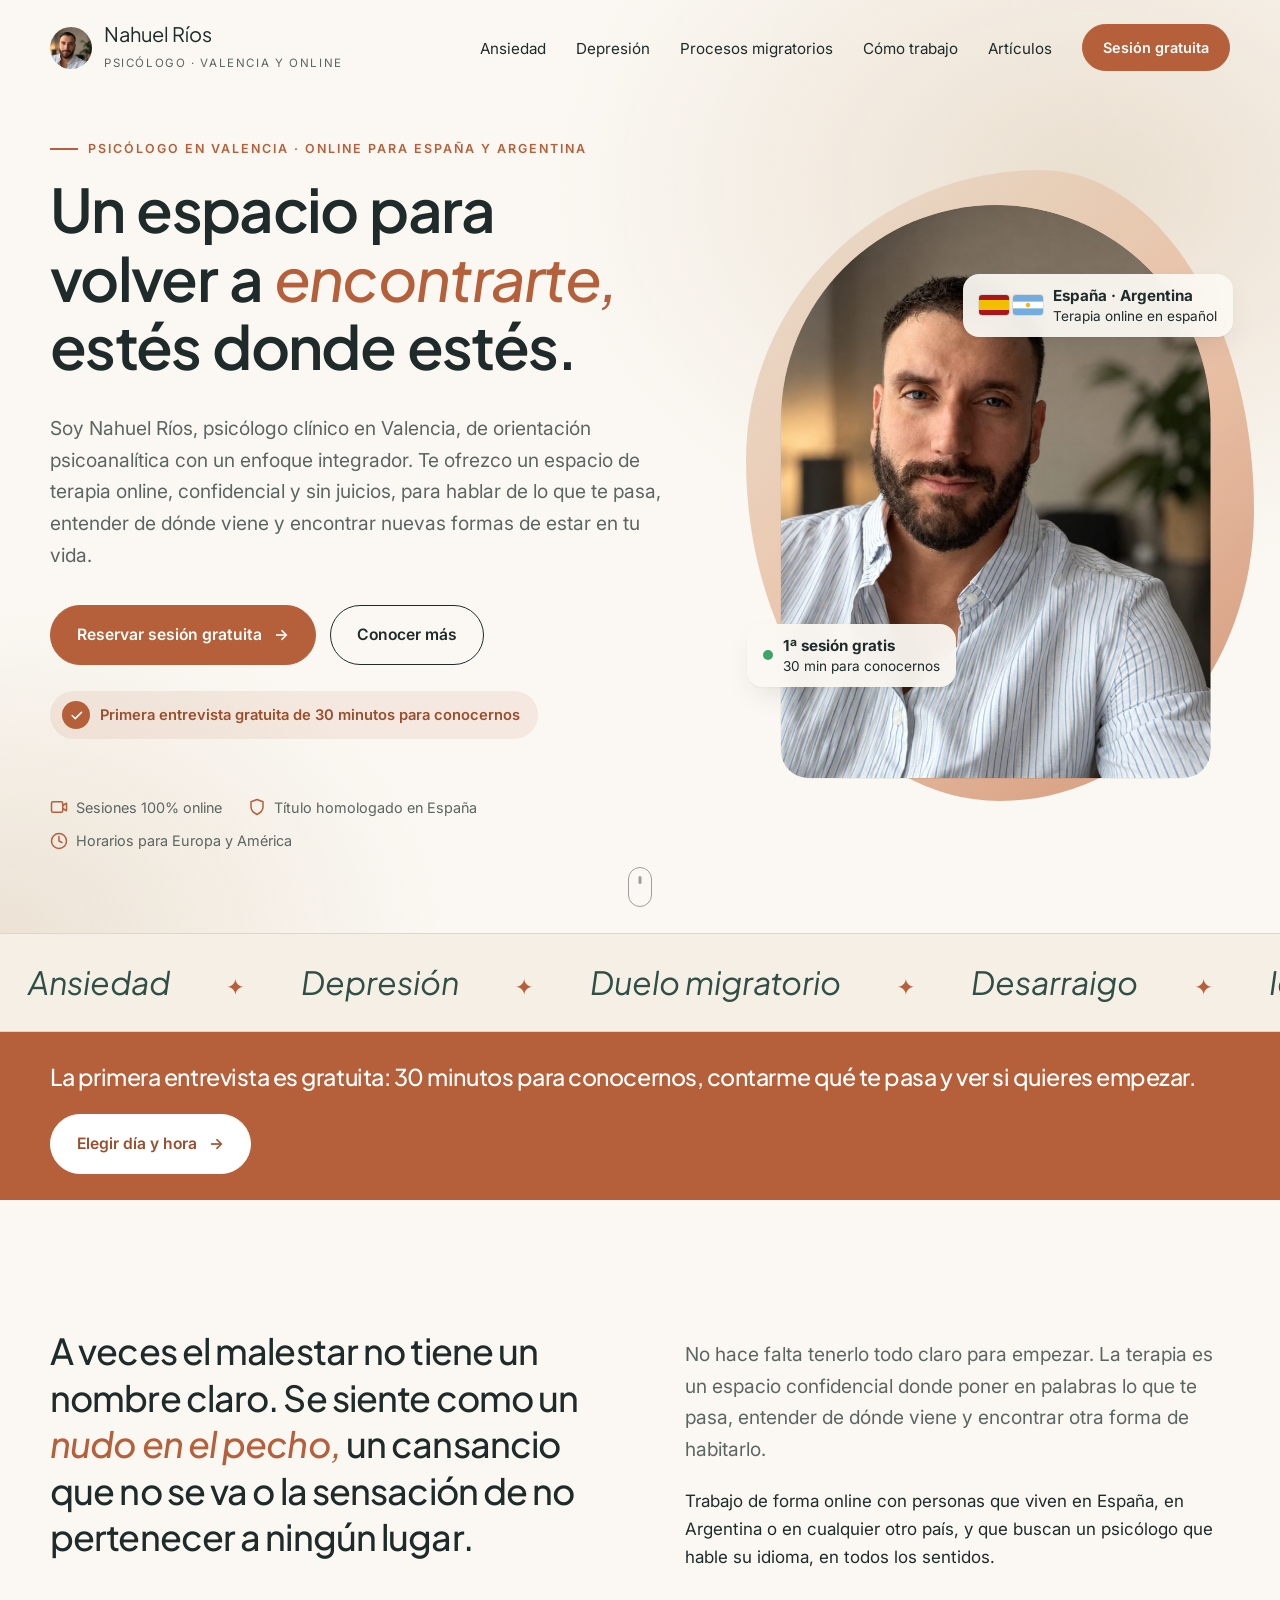
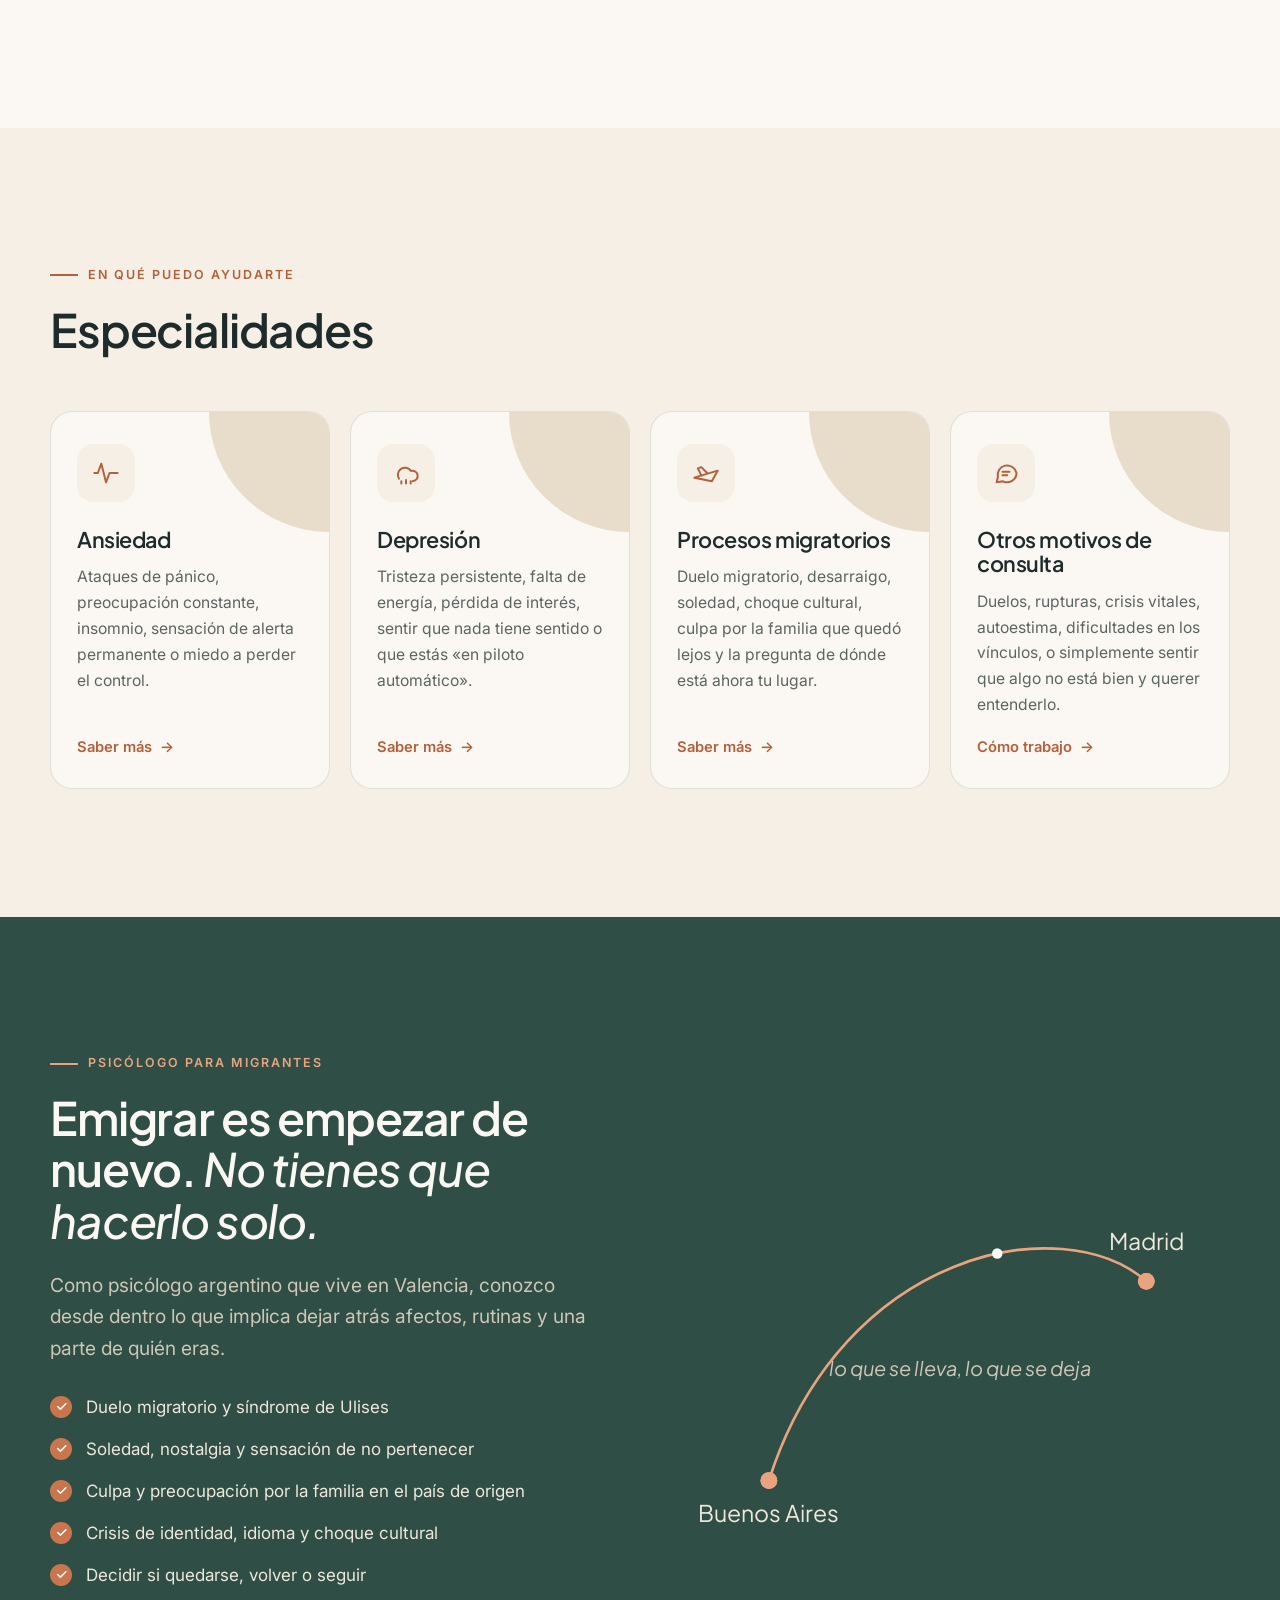
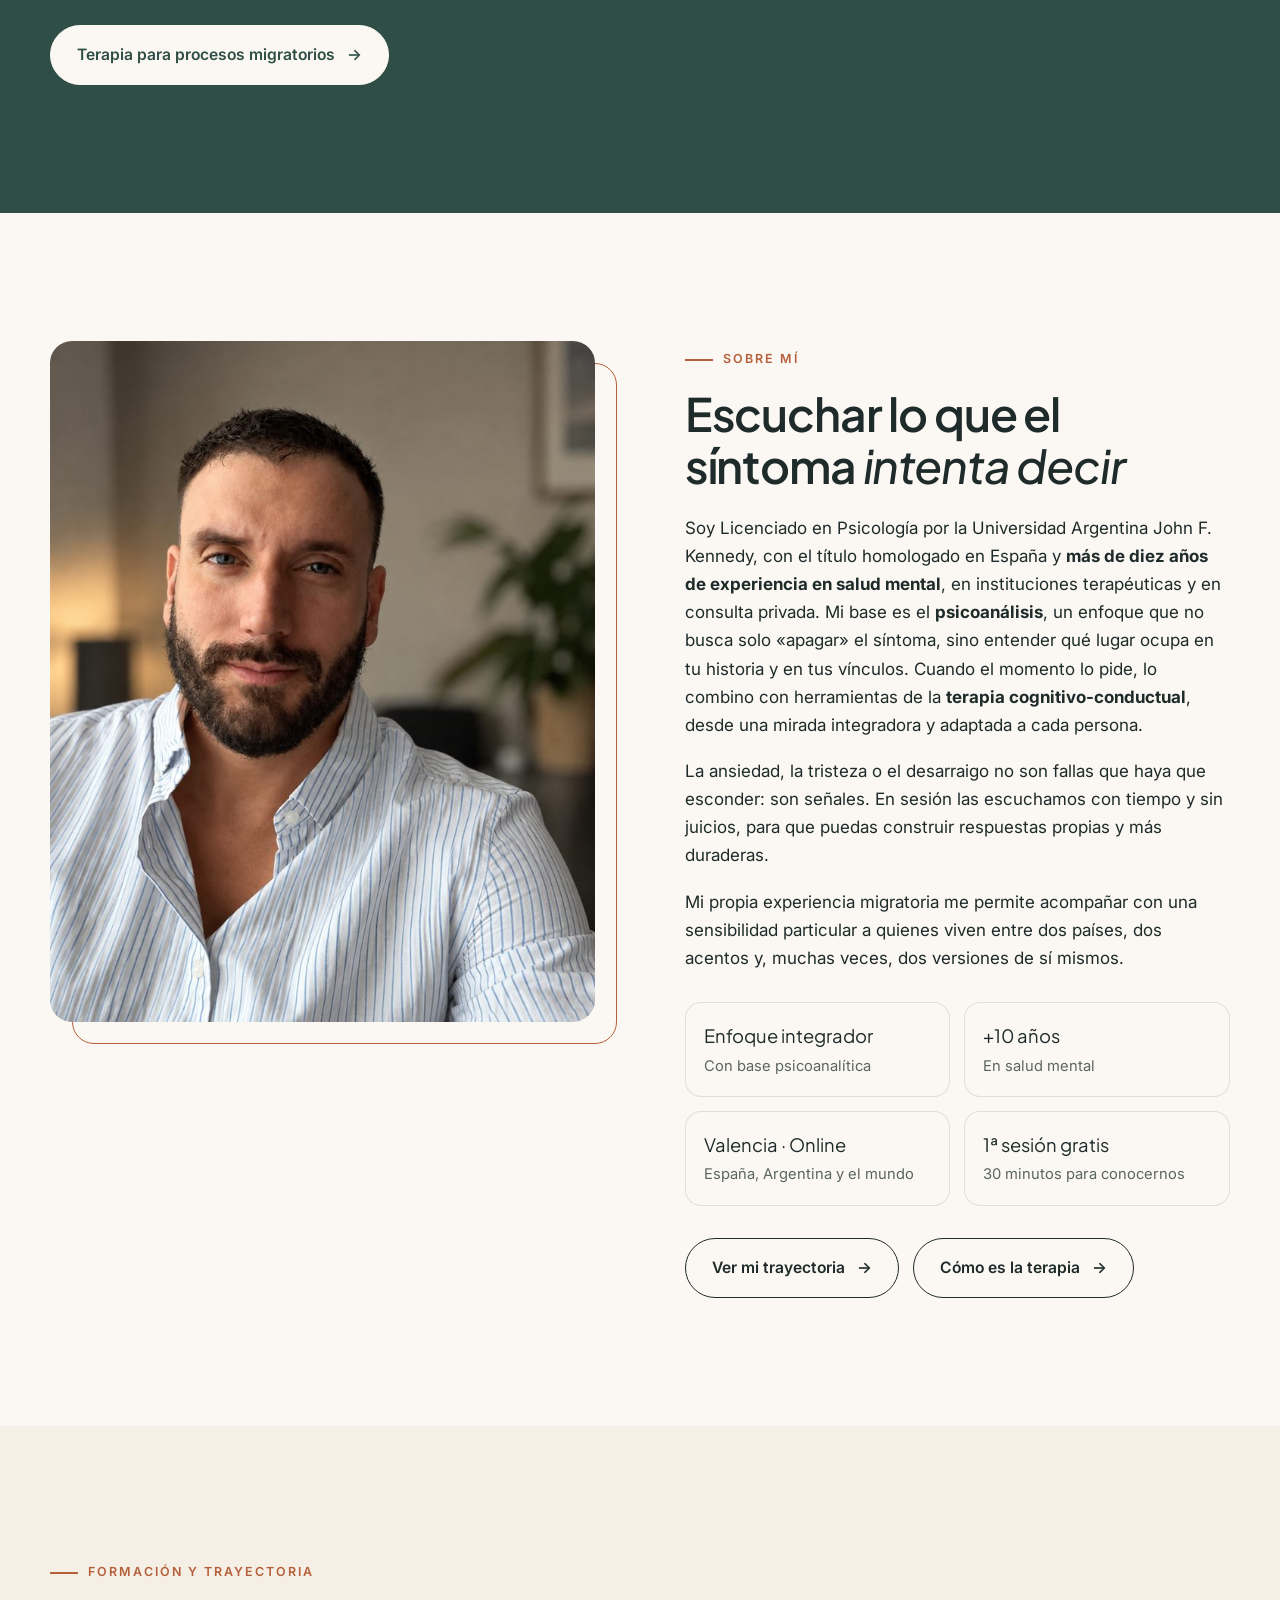
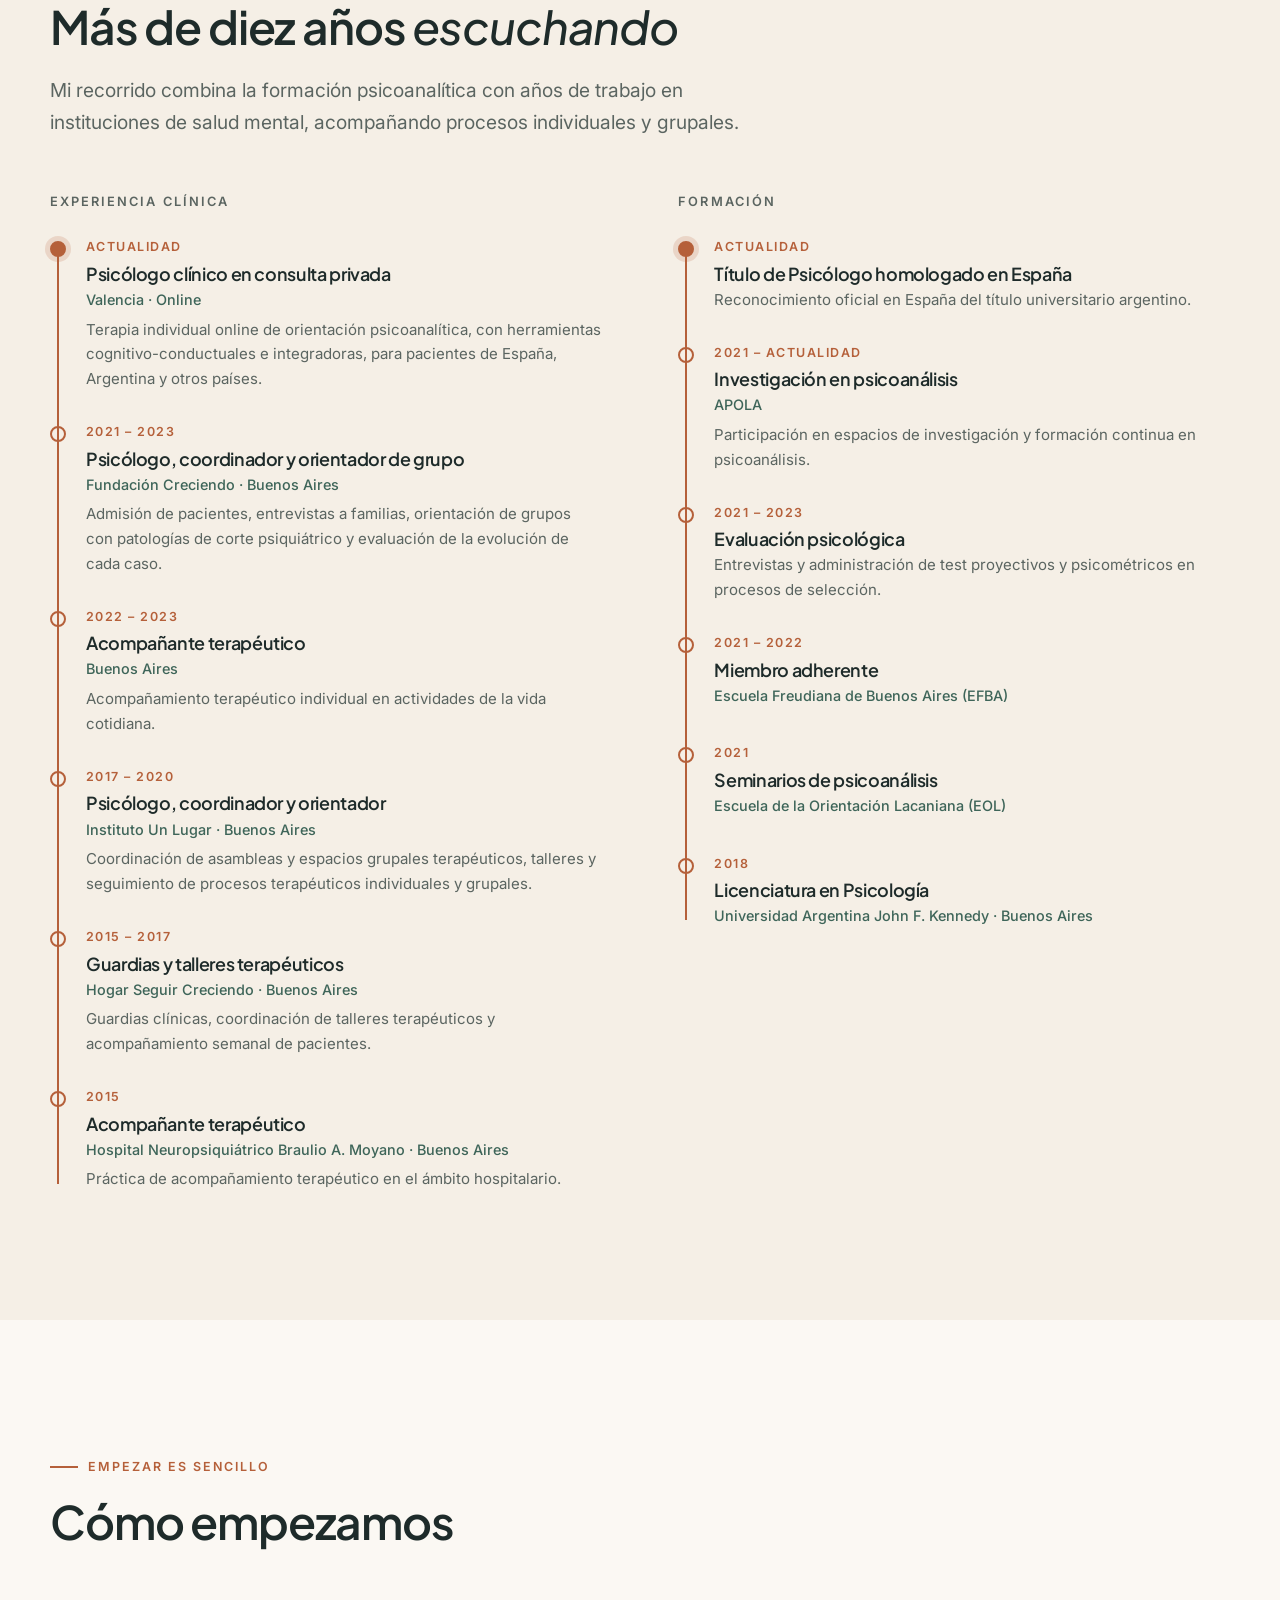
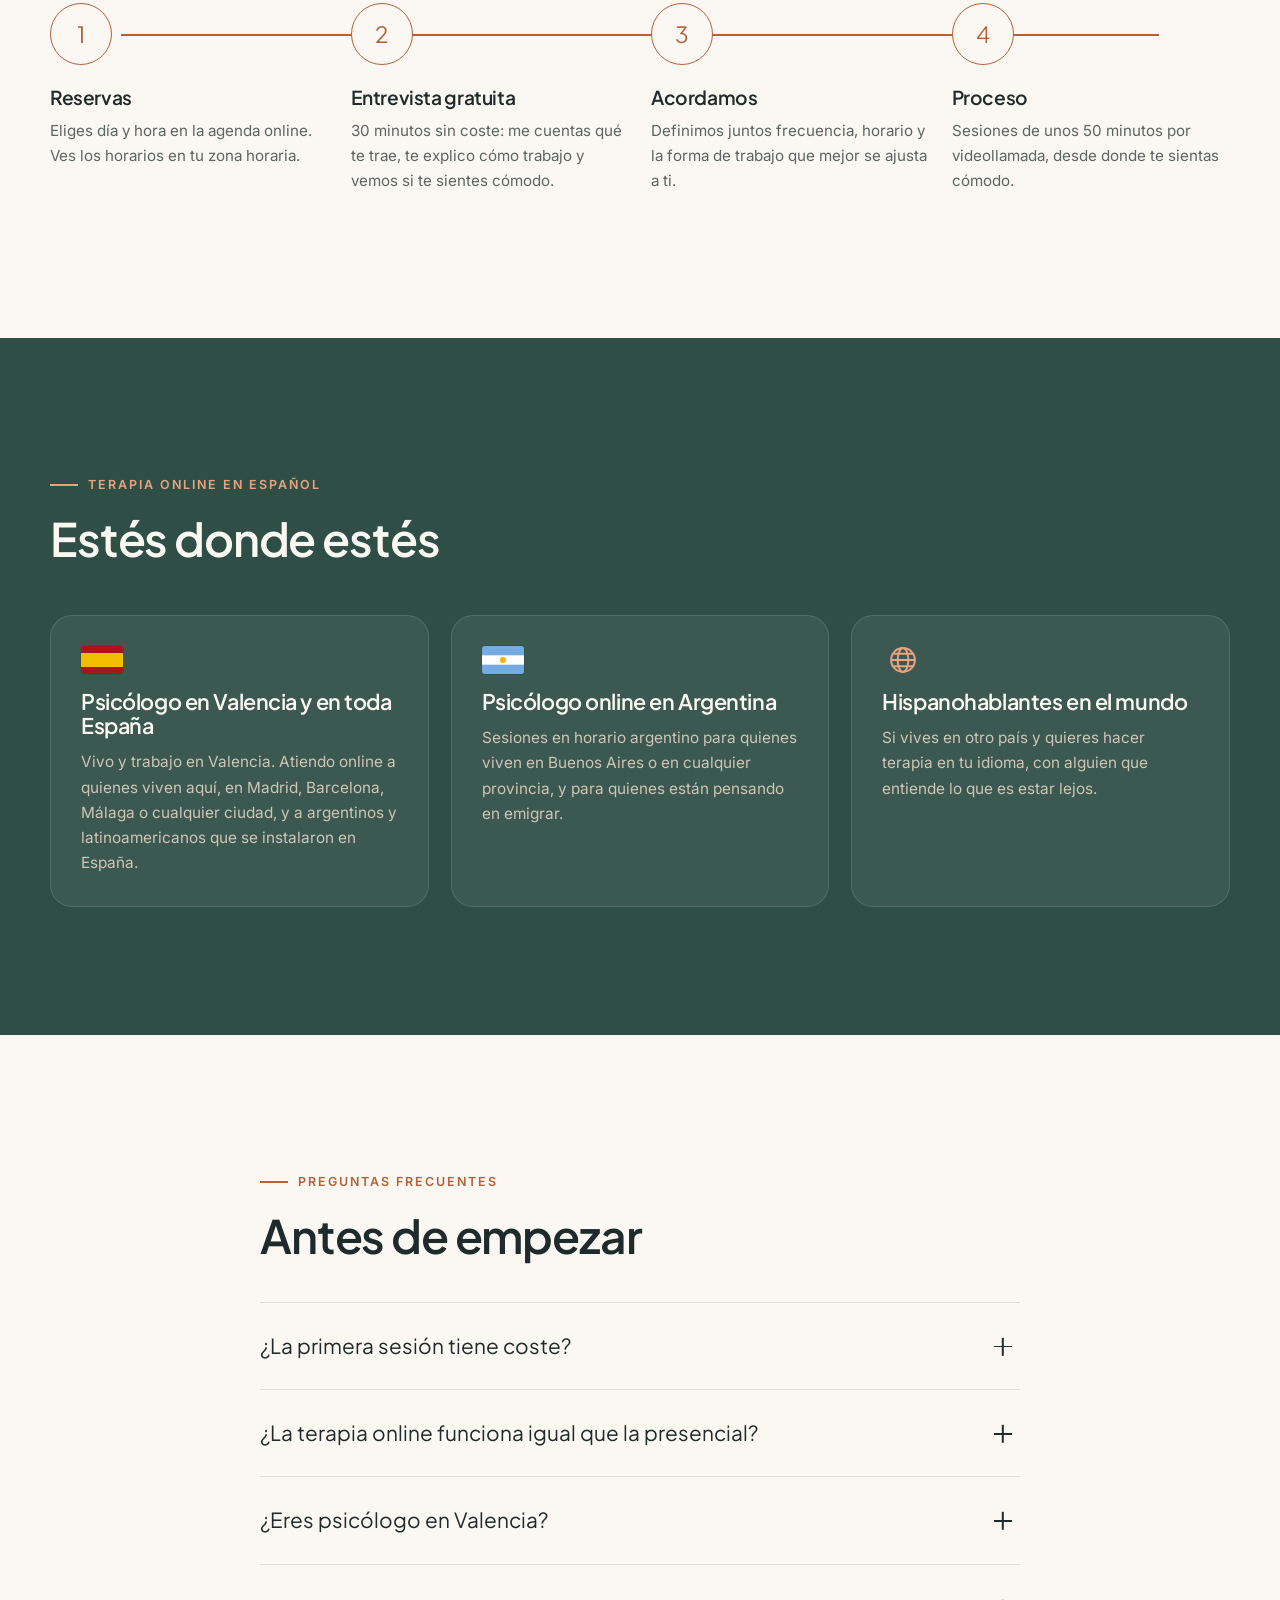
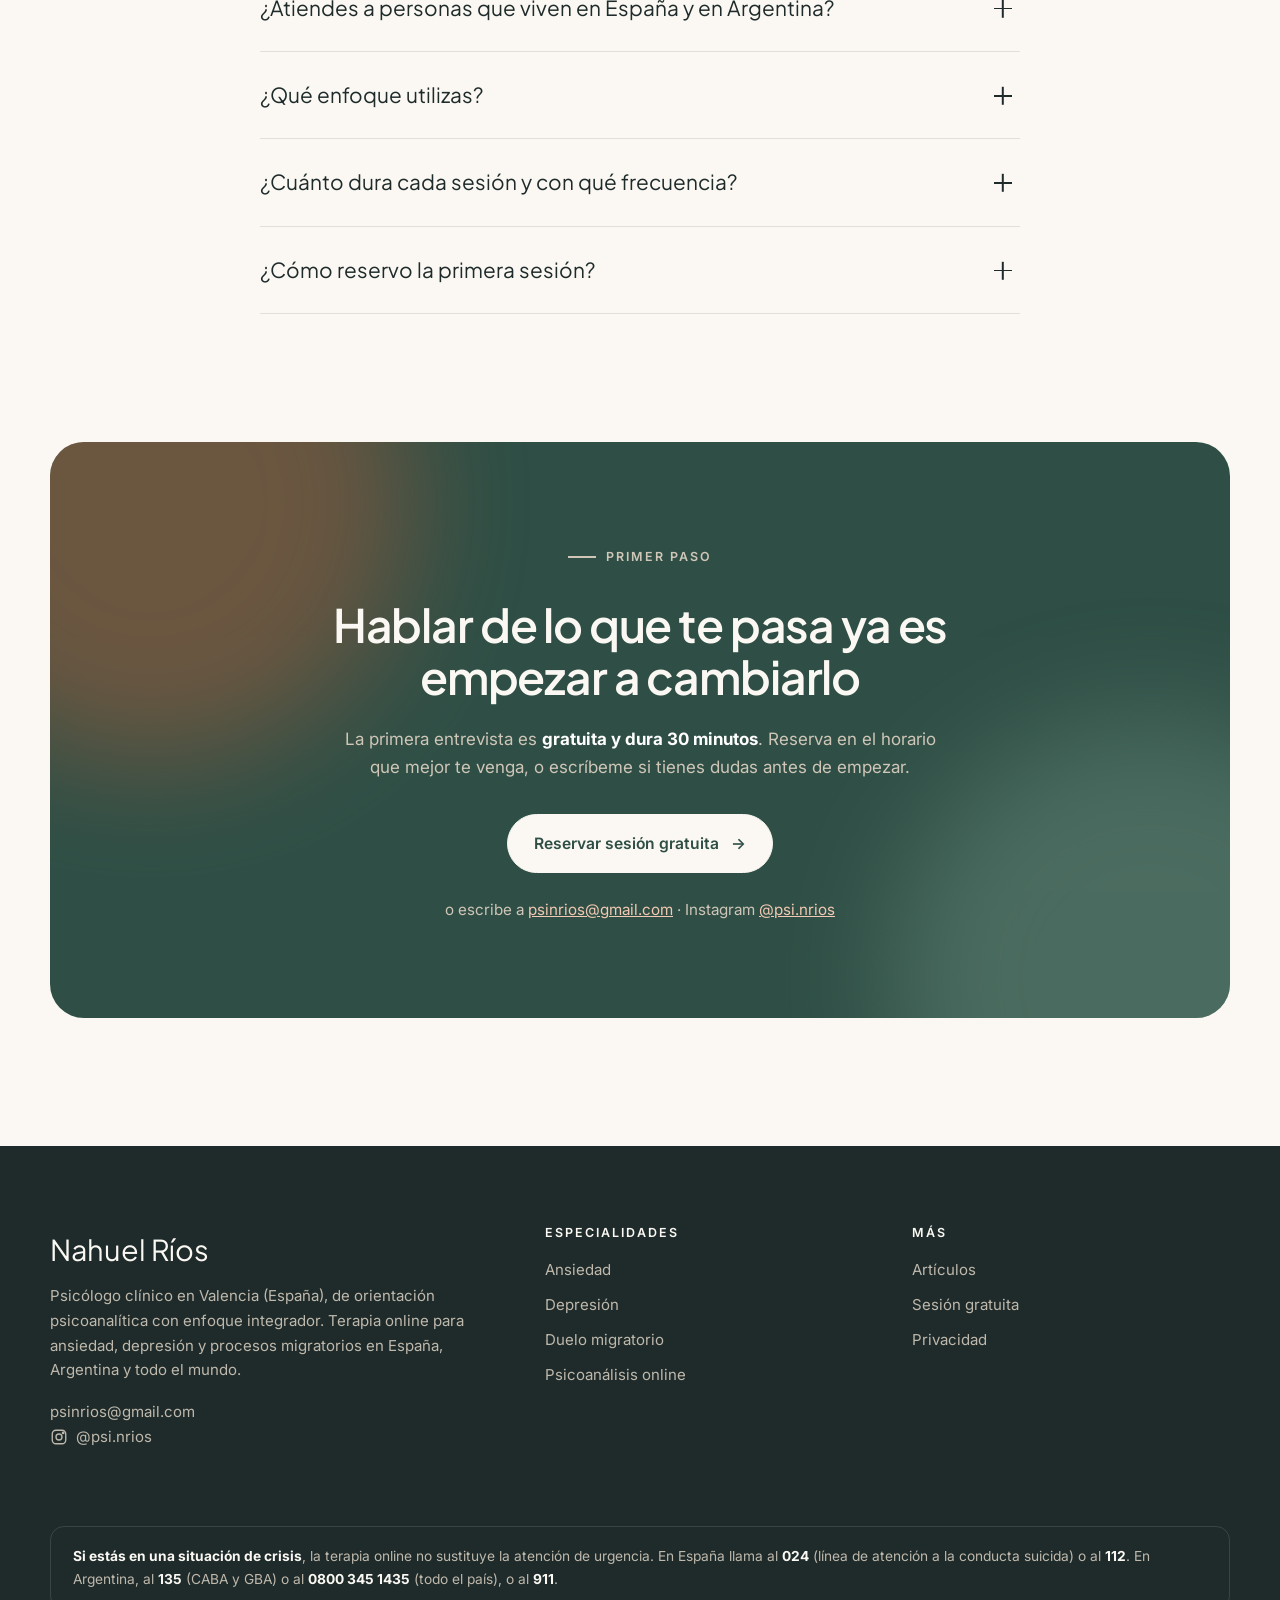
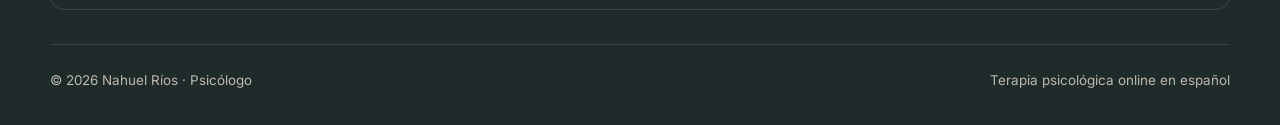
==== index.html @ 490dd6ee "Add files via upload" ====
<!doctype html>
<html lang="es">
<head>
<meta charset="utf-8">
<meta name="viewport" content="width=device-width, initial-scale=1">
<title>Nahuel Ríos · Psicólogo en Valencia y online | España y Argentina</title>
<meta name="description" content="Psicólogo clínico en Valencia con título homologado en España. Terapia online de orientación psicoanalítica e integradora para ansiedad, depresión, duelos y procesos migratorios. Primera entrevista gratuita de 30 minutos.">
<link rel="canonical" href="https://belufortini-create.github.io/nahuel-rios-psicologo/">
<meta name="robots" content="index, follow, max-image-preview:large">
<meta name="author" content="Nahuel Ríos">
<meta name="theme-color" content="#2F4F46">
<meta property="og:type" content="website">
<meta property="og:locale" content="es_ES">
<meta property="og:locale:alternate" content="es_AR">
<meta property="og:site_name" content="Nahuel Ríos · Psicólogo">
<meta property="og:title" content="Nahuel Ríos · Psicólogo en Valencia y online">
<meta property="og:description" content="Terapia psicoanalítica online para ansiedad, depresión y duelo migratorio. España, Argentina y el mundo.">
<meta property="og:url" content="https://belufortini-create.github.io/nahuel-rios-psicologo/">
<meta property="og:image" content="https://belufortini-create.github.io/nahuel-rios-psicologo/img/nahuel-rios-og.jpg">
<meta property="og:image:width" content="1200">
<meta property="og:image:height" content="630">
<meta name="twitter:card" content="summary_large_image">
<link rel="icon" href="favicon.svg" type="image/svg+xml">
<link rel="apple-touch-icon" href="img/nahuel-rios-avatar.jpg">
<link rel="preconnect" href="https://fonts.googleapis.com">
<link rel="preconnect" href="https://fonts.gstatic.com" crossorigin>
<link href="https://fonts.googleapis.com/css2?family=Plus+Jakarta+Sans:ital,wght@0,400..700;1,400..700&family=Inter:wght@400;500;600&display=swap" rel="stylesheet">
<link rel="preload" as="image" href="img/nahuel-rios-psicologo.jpg">
<link rel="stylesheet" href="css/styles.css">
<script type="application/ld+json">
{
  "@context": "https://schema.org",
  "@graph": [
    {
      "@type": "Person",
      "@id": "https://belufortini-create.github.io/nahuel-rios-psicologo/#nahuel",
      "name": "Nahuel Ríos",
      "alternateName": "Nahuel Rios",
      "jobTitle": "Psicólogo clínico",
      "description": "Psicólogo clínico en Valencia. Licenciado en Psicología con título homologado en España. Orientación psicoanalítica con enfoque integrador. Especializado en ansiedad, depresión y procesos migratorios.",
      "address": { "@type": "PostalAddress", "addressLocality": "Valencia", "addressRegion": "Comunidad Valenciana", "addressCountry": "ES" },
      "workLocation": { "@type": "Place", "name": "Valencia, España" },
      "image": "https://belufortini-create.github.io/nahuel-rios-psicologo/img/nahuel-rios-psicologo.jpg",
      "email": "mailto:psinrios@gmail.com",
      "url": "https://belufortini-create.github.io/nahuel-rios-psicologo/",
      "sameAs": ["https://www.instagram.com/psi.nrios/"],
      "alumniOf": { "@type": "CollegeOrUniversity", "name": "Universidad Argentina John F. Kennedy", "url": "https://www.kennedy.edu.ar/" },
      "hasCredential": { "@type": "EducationalOccupationalCredential", "credentialCategory": "degree", "name": "Licenciatura en Psicología", "recognizedBy": { "@type": "CollegeOrUniversity", "name": "Universidad Argentina John F. Kennedy" } },
      "nationality": { "@type": "Country", "name": "Argentina" },
      "knowsLanguage": "es",
      "knowsAbout": ["Psicoanálisis", "Terapia cognitivo-conductual", "Psicoterapia integradora", "Ansiedad", "Depresión", "Duelo migratorio", "Síndrome de Ulises", "Terapia online", "Migración"]
    },
    {
      "@type": "ProfessionalService",
      "@id": "https://belufortini-create.github.io/nahuel-rios-psicologo/#consulta",
      "name": "Nahuel Ríos · Psicólogo en Valencia y online",
      "url": "https://belufortini-create.github.io/nahuel-rios-psicologo/",
      "image": "https://belufortini-create.github.io/nahuel-rios-psicologo/img/nahuel-rios-og.jpg",
      "email": "psinrios@gmail.com",
      "address": { "@type": "PostalAddress", "addressLocality": "Valencia", "addressRegion": "Comunidad Valenciana", "addressCountry": "ES" },
      "founder": { "@id": "https://belufortini-create.github.io/nahuel-rios-psicologo/#nahuel" },
      "employee": { "@id": "https://belufortini-create.github.io/nahuel-rios-psicologo/#nahuel" },
      "knowsAbout": ["Psicología", "Psicoanálisis", "Terapia cognitivo-conductual", "Ansiedad", "Depresión", "Duelo migratorio"],
      "hasOfferCatalog": {
        "@type": "OfferCatalog",
        "name": "Terapia psicológica online",
        "itemListElement": [
          { "@type": "Offer", "price": "0", "priceCurrency": "EUR", "description": "Primera entrevista gratuita de 30 minutos", "url": "https://cal.com/psirios/primerasesion?user=psirios", "itemOffered": { "@type": "Service", "name": "Primera entrevista gratuita (30 minutos)" } },
          { "@type": "Offer", "itemOffered": { "@type": "Service", "name": "Terapia online para la ansiedad", "url": "https://belufortini-create.github.io/nahuel-rios-psicologo/ansiedad.html" } },
          { "@type": "Offer", "itemOffered": { "@type": "Service", "name": "Terapia online para la depresión", "url": "https://belufortini-create.github.io/nahuel-rios-psicologo/depresion.html" } },
          { "@type": "Offer", "itemOffered": { "@type": "Service", "name": "Acompañamiento psicológico en procesos migratorios y duelo migratorio", "url": "https://belufortini-create.github.io/nahuel-rios-psicologo/duelo-migratorio.html" } },
          { "@type": "Offer", "itemOffered": { "@type": "Service", "name": "Psicoanálisis online", "url": "https://belufortini-create.github.io/nahuel-rios-psicologo/psicoanalisis-online.html" } }
        ]
      },
      "areaServed": [
        { "@type": "City", "name": "Valencia" },
        { "@type": "Country", "name": "España" },
        { "@type": "Country", "name": "Argentina" },
        { "@type": "Place", "name": "Hispanohablantes en todo el mundo" }
      ],
      "availableLanguage": "Spanish",
      "potentialAction": { "@type": "ReserveAction", "target": "https://cal.com/psirios/primerasesion?user=psirios", "name": "Reservar sesión gratuita" }
    },
    {
      "@type": "WebSite",
      "@id": "https://belufortini-create.github.io/nahuel-rios-psicologo/#web",
      "url": "https://belufortini-create.github.io/nahuel-rios-psicologo/",
      "name": "Nahuel Ríos · Psicólogo",
      "inLanguage": "es"
    },
    {
      "@type": "FAQPage",
      "mainEntity": [
        { "@type": "Question", "name": "¿La primera sesión tiene coste?", "acceptedAnswer": { "@type": "Answer", "text": "No. La primera entrevista es gratuita y dura 30 minutos. Sirve para conocernos, que me cuentes qué te trae, resolver tus dudas y decidir con tranquilidad si quieres empezar el proceso." } },
        { "@type": "Question", "name": "¿La terapia online funciona igual que la presencial?", "acceptedAnswer": { "@type": "Answer", "text": "Sí. La investigación muestra resultados comparables en ansiedad y depresión. Lo central es el vínculo terapéutico y la regularidad de los encuentros, no la pantalla. Además, permite sostener el tratamiento aunque te mudes o viajes." } },
        { "@type": "Question", "name": "¿Eres psicólogo en Valencia?", "acceptedAnswer": { "@type": "Answer", "text": "Sí, vivo y trabajo en Valencia. Las sesiones son online, así que puedes hacer terapia desde cualquier barrio de Valencia, desde el resto de España o desde otro país, sin desplazamientos." } },
        { "@type": "Question", "name": "¿Atiendes a personas que viven en España y en Argentina?", "acceptedAnswer": { "@type": "Answer", "text": "Sí. Las sesiones son online, en español, y coordino horarios compatibles con España, Argentina y otros países. Tengo el título de psicólogo homologado en España." } },
        { "@type": "Question", "name": "¿Qué enfoque utilizas?", "acceptedAnswer": { "@type": "Answer", "text": "Mi base es el psicoanálisis: busco entender qué dice el malestar de tu historia y de tu forma de vincularte, para que el cambio sea más profundo y duradero. Cuando hace falta, lo combino con herramientas cognitivo-conductuales, con un enfoque integrador adaptado a cada persona." } },
        { "@type": "Question", "name": "¿Cuánto dura cada sesión y con qué frecuencia?", "acceptedAnswer": { "@type": "Answer", "text": "Las sesiones duran alrededor de 50 minutos. Habitualmente se trabaja con una frecuencia semanal, que se acuerda en la primera entrevista según cada caso." } },
        { "@type": "Question", "name": "¿Cómo reservo la primera sesión?", "acceptedAnswer": { "@type": "Answer", "text": "Puedes elegir día y hora directamente en la agenda online o escribir a psinrios@gmail.com." } }
      ]
    }
  ]
}
</script>
</head>
<body>
<a class="skip" href="#main">Saltar al contenido</a>
<div class="read-progress" aria-hidden="true" style="display:none"></div>

<header class="site-header">
  <nav class="wrap nav" aria-label="Principal">
    <a class="brand" href="./" aria-label="Nahuel Ríos, psicólogo — inicio">
      <img src="img/nahuel-rios-avatar.jpg" alt="" width="42" height="42">
      <span><span class="brand-name">Nahuel Ríos</span><span class="brand-sub">Psicólogo · Valencia y online</span></span>
    </a>
    <button class="menu-toggle" aria-label="Abrir menú" aria-expanded="false" aria-controls="menu"><span></span></button>
    <ul class="nav-links" id="menu">
      <li><a href="ansiedad.html">Ansiedad</a></li>
      <li><a href="depresion.html">Depresión</a></li>
      <li><a href="duelo-migratorio.html">Procesos migratorios</a></li>
      <li><a href="psicoanalisis-online.html">Cómo trabajo</a></li>
      <li><a href="blog/">Artículos</a></li>
      <li><a class="btn" href="https://cal.com/psirios/primerasesion?user=psirios" target="_blank" rel="noopener">Sesión gratuita</a></li>
    </ul>
  </nav>
</header>

<main id="main">
  <!-- HERO -->
  <section class="hero">
    <div class="wrap hero-grid">
      <div>
        <p class="eyebrow">Psicólogo en Valencia · Online para España y Argentina</p>
        <h1>
          <span class="line"><span>Un espacio para</span></span>
          <span class="line"><span>volver a <em>encontrarte,</em></span></span>
          <span class="line"><span>estés donde estés.</span></span>
        </h1>
        <p class="lead">Soy Nahuel Ríos, psicólogo clínico en Valencia, de orientación psicoanalítica con un enfoque integrador. Te ofrezco un espacio de terapia online, confidencial y sin juicios, para hablar de lo que te pasa, entender de dónde viene y encontrar nuevas formas de estar en tu vida.</p>
        <div class="btn-row">
          <a class="btn" href="https://cal.com/psirios/primerasesion?user=psirios" target="_blank" rel="noopener">Reservar sesión gratuita <span class="arrow" aria-hidden="true">→</span></a>
          <a class="btn btn--ghost" href="#como-trabajo">Conocer más</a>
        </div>
        <p class="free-pill"><span class="gift" aria-hidden="true"><svg width="15" height="15" viewBox="0 0 24 24" fill="none" stroke="currentColor" stroke-width="2.4" stroke-linecap="round" stroke-linejoin="round"><path d="M5 12l5 5L20 7"/></svg></span>Primera entrevista gratuita de 30 minutos para conocernos</p>
        <div class="hero-meta">
          <span><svg width="18" height="18" viewBox="0 0 24 24" fill="none" stroke="currentColor" stroke-width="2" stroke-linecap="round" stroke-linejoin="round" aria-hidden="true"><rect x="2" y="5" width="15" height="14" rx="2"/><path d="M17 10l5-3v10l-5-3"/></svg>Sesiones 100% online</span>
          <span><svg width="18" height="18" viewBox="0 0 24 24" fill="none" stroke="currentColor" stroke-width="2" stroke-linecap="round" stroke-linejoin="round" aria-hidden="true"><path d="M12 22s8-4 8-10V5l-8-3-8 3v7c0 6 8 10 8 10z"/></svg>Título homologado en España</span>
          <span><svg width="18" height="18" viewBox="0 0 24 24" fill="none" stroke="currentColor" stroke-width="2" stroke-linecap="round" stroke-linejoin="round" aria-hidden="true"><circle cx="12" cy="12" r="10"/><path d="M12 6v6l4 2"/></svg>Horarios para Europa y América</span>
        </div>
      </div>
      <div class="portrait" data-parallax>
        <div class="portrait-blob" aria-hidden="true"></div>
        <div class="portrait-frame">
          <img src="img/nahuel-rios-psicologo.jpg" alt="Nahuel Ríos, psicólogo especializado en ansiedad, depresión y procesos migratorios" width="720" height="960">
        </div>
        <div class="badge badge--a"><span class="dot" aria-hidden="true"></span><span><strong>1ª sesión gratis</strong>30 min para conocernos</span></div>
        <div class="badge badge--b"><span class="flags" aria-hidden="true"><svg class="flag-svg" viewBox="0 0 30 20"><rect width="30" height="20" fill="#AA151B"/><rect y="5" width="30" height="10" fill="#F1BF00"/></svg><svg class="flag-svg" viewBox="0 0 30 20"><rect width="30" height="20" fill="#74ACDF"/><rect y="6.67" width="30" height="6.67" fill="#fff"/><circle cx="15" cy="10" r="2.2" fill="#F6B40E"/></svg></span><span><strong>España · Argentina</strong>Terapia online en español</span></div>
      </div>
    </div>
    <div class="scroll-cue" aria-hidden="true"></div>
  </section>

  <!-- MARQUEE -->
  <div class="marquee" aria-hidden="true">
    <div class="marquee-track">
      <span>Ansiedad</span><span>Depresión</span><span>Duelo migratorio</span><span>Desarraigo</span><span>Identidad</span><span>Soledad</span><span>Angustia</span><span>Vínculos</span>
      <span>Ansiedad</span><span>Depresión</span><span>Duelo migratorio</span><span>Desarraigo</span><span>Identidad</span><span>Soledad</span><span>Angustia</span><span>Vínculos</span>
    </div>
  </div>

  <!-- SESIÓN GRATUITA -->
  <div class="free-strip">
    <div class="wrap">
      <p class="reveal">La primera entrevista es gratuita: 30 minutos para conocernos, contarme qué te pasa y ver si quieres empezar.</p>
      <a class="btn reveal" style="--d:.1s" href="https://cal.com/psirios/primerasesion?user=psirios" target="_blank" rel="noopener">Elegir día y hora <span class="arrow" aria-hidden="true">→</span></a>
    </div>
  </div>

  <!-- INTRO -->
  <section class="section">
    <div class="wrap split split--center">
      <p class="big-quote" data-split>A veces el malestar no tiene un nombre claro. Se siente como un <em>nudo en el pecho,</em> un cansancio que no se va o la sensación de no pertenecer a ningún lugar.</p>
      <div class="reveal">
        <p class="lead">No hace falta tenerlo todo claro para empezar. La terapia es un espacio confidencial donde poner en palabras lo que te pasa, entender de dónde viene y encontrar otra forma de habitarlo.</p>
        <p>Trabajo de forma online con personas que viven en España, en Argentina o en cualquier otro país, y que buscan un psicólogo que hable su idioma, en todos los sentidos.</p>
      </div>
    </div>
  </section>

  <!-- ESPECIALIDADES -->
  <section class="section section--cream" id="especialidades">
    <div class="wrap">
      <p class="eyebrow reveal">En qué puedo ayudarte</p>
      <h2 class="reveal" style="--d:.08s">Especialidades</h2>
      <div class="cards" data-stagger>
        <a class="card" href="ansiedad.html">
          <span class="card-icon"><svg width="28" height="28" viewBox="0 0 24 24" fill="none" stroke="currentColor" stroke-width="1.7" stroke-linecap="round" stroke-linejoin="round" aria-hidden="true"><path d="M2 12h3l3-8 4 16 3-8h7"/></svg></span>
          <h3>Ansiedad</h3>
          <p>Ataques de pánico, preocupación constante, insomnio, sensación de alerta permanente o miedo a perder el control.</p>
          <span class="more">Saber más <span class="arrow" aria-hidden="true">→</span></span>
        </a>
        <a class="card" href="depresion.html">
          <span class="card-icon"><svg width="28" height="28" viewBox="0 0 24 24" fill="none" stroke="currentColor" stroke-width="1.7" stroke-linecap="round" stroke-linejoin="round" aria-hidden="true"><path d="M17.5 19a4.5 4.5 0 1 0-1.3-8.8A6 6 0 1 0 6 16.9"/><path d="M8 19v2M12 18v3M16 19v2"/></svg></span>
          <h3>Depresión</h3>
          <p>Tristeza persistente, falta de energía, pérdida de interés, sentir que nada tiene sentido o que estás «en piloto automático».</p>
          <span class="more">Saber más <span class="arrow" aria-hidden="true">→</span></span>
        </a>
        <a class="card" href="duelo-migratorio.html">
          <span class="card-icon"><svg width="28" height="28" viewBox="0 0 24 24" fill="none" stroke="currentColor" stroke-width="1.7" stroke-linecap="round" stroke-linejoin="round" aria-hidden="true"><path d="M2 16l20-6-5 9z"/><path d="M8 14l-3-6 3-1 5 5"/></svg></span>
          <h3>Procesos migratorios</h3>
          <p>Duelo migratorio, desarraigo, soledad, choque cultural, culpa por la familia que quedó lejos y la pregunta de dónde está ahora tu lugar.</p>
          <span class="more">Saber más <span class="arrow" aria-hidden="true">→</span></span>
        </a>
        <a class="card" href="psicoanalisis-online.html">
          <span class="card-icon"><svg width="28" height="28" viewBox="0 0 24 24" fill="none" stroke="currentColor" stroke-width="1.7" stroke-linecap="round" stroke-linejoin="round" aria-hidden="true"><path d="M21 12a8 8 0 0 1-11.6 7.1L4 20l1-4.6A8 8 0 1 1 21 12z"/><path d="M9 11h6M9 14h4"/></svg></span>
          <h3>Otros motivos de consulta</h3>
          <p>Duelos, rupturas, crisis vitales, autoestima, dificultades en los vínculos, o simplemente sentir que algo no está bien y querer entenderlo.</p>
          <span class="more">Cómo trabajo <span class="arrow" aria-hidden="true">→</span></span>
        </a>
      </div>
    </div>
  </section>

  <!-- MIGRACIÓN -->
  <section class="section section--green" id="migracion">
    <div class="wrap split split--center">
      <div>
        <p class="eyebrow reveal">Psicólogo para migrantes</p>
        <h2 class="reveal" style="--d:.08s">Emigrar es empezar de nuevo. <em>No tienes que hacerlo solo.</em></h2>
        <p class="lead reveal" style="--d:.16s">Como psicólogo argentino que vive en Valencia, conozco desde dentro lo que implica dejar atrás afectos, rutinas y una parte de quién eras.</p>
        <ul class="feature-list" data-stagger>
          <li>Duelo migratorio y síndrome de Ulises</li>
          <li>Soledad, nostalgia y sensación de no pertenecer</li>
          <li>Culpa y preocupación por la familia en el país de origen</li>
          <li>Crisis de identidad, idioma y choque cultural</li>
          <li>Decidir si quedarse, volver o seguir</li>
        </ul>
        <div class="btn-row reveal" style="margin-top:36px">
          <a class="btn btn--light" href="duelo-migratorio.html">Terapia para procesos migratorios <span class="arrow" aria-hidden="true">→</span></a>
        </div>
      </div>
      <div class="route reveal reveal--scale" aria-label="Ilustración: un trayecto entre Buenos Aires y Madrid" role="img">
        <svg viewBox="0 0 520 380" fill="none">
          <path class="path-bg" d="M80 300 C 150 80, 360 40, 440 110" stroke-width="2" stroke-dasharray="4 8"/>
          <path class="path" id="routePath" d="M80 300 C 150 80, 360 40, 440 110" stroke-width="2.5" stroke-linecap="round" pathLength="1"/>
          <g class="city">
            <circle class="ring" cx="80" cy="300" r="8" fill="#E9A47F"/>
            <circle cx="80" cy="300" r="8" fill="#E9A47F"/>
            <text x="80" y="340" text-anchor="middle" fill="#EEE7DC" font-family="Plus Jakarta Sans, system-ui, sans-serif" font-size="22">Buenos Aires</text>
          </g>
          <g class="city city--b">
            <circle class="ring" cx="440" cy="110" r="8" fill="#E9A47F"/>
            <circle cx="440" cy="110" r="8" fill="#E9A47F"/>
            <text x="440" y="80" text-anchor="middle" fill="#EEE7DC" font-family="Plus Jakarta Sans, system-ui, sans-serif" font-size="22">Madrid</text>
          </g>
          <g class="traveler">
            <circle r="5" fill="#FBF8F3">
              <animateMotion dur="7s" repeatCount="indefinite" keyPoints="0;1" keyTimes="0;1" calcMode="spline" keySplines=".5 0 .5 1"><mpath href="#routePath"/></animateMotion>
            </circle>
          </g>
          <text x="262" y="200" text-anchor="middle" fill="#CFC6B8" font-family="Plus Jakarta Sans, system-ui, sans-serif" font-style="italic" font-size="19">lo que se lleva, lo que se deja</text>
        </svg>
      </div>
    </div>
  </section>

  <!-- CÓMO TRABAJO -->
  <section class="section" id="como-trabajo">
    <div class="wrap split">
      <div class="about-photo reveal reveal--left">
        <img src="img/nahuel-rios-psicologo.jpg" alt="Retrato de Nahuel Ríos, psicólogo psicoanalista" width="720" height="960" loading="lazy">
      </div>
      <div>
        <p class="eyebrow reveal">Sobre mí</p>
        <h2 class="reveal" style="--d:.08s">Escuchar lo que el síntoma <em>intenta decir</em></h2>
        <div class="reveal" style="--d:.16s">
          <p>Soy Licenciado en Psicología por la Universidad Argentina John F. Kennedy, con el título homologado en España y <strong>más de diez años de experiencia en salud mental</strong>, en instituciones terapéuticas y en consulta privada. Mi base es el <strong>psicoanálisis</strong>, un enfoque que no busca solo «apagar» el síntoma, sino entender qué lugar ocupa en tu historia y en tus vínculos. Cuando el momento lo pide, lo combino con herramientas de la <strong>terapia cognitivo-conductual</strong>, desde una mirada integradora y adaptada a cada persona.</p>
          <p>La ansiedad, la tristeza o el desarraigo no son fallas que haya que esconder: son señales. En sesión las escuchamos con tiempo y sin juicios, para que puedas construir respuestas propias y más duraderas.</p>
          <p>Mi propia experiencia migratoria me permite acompañar con una sensibilidad particular a quienes viven entre dos países, dos acentos y, muchas veces, dos versiones de sí mismos.</p>
        </div>
        <div class="facts" data-stagger>
          <div class="fact"><strong>Enfoque integrador</strong>Con base psicoanalítica</div>
          <div class="fact"><strong>+10 años</strong>En salud mental</div>
          <div class="fact"><strong>Valencia · Online</strong>España, Argentina y el mundo</div>
          <div class="fact"><strong>1ª sesión gratis</strong>30 minutos para conocernos</div>
        </div>
        <div class="btn-row reveal" style="margin-top:32px">
          <a class="btn btn--ghost" href="#trayectoria">Ver mi trayectoria <span class="arrow" aria-hidden="true">→</span></a>
          <a class="btn btn--ghost" href="psicoanalisis-online.html">Cómo es la terapia <span class="arrow" aria-hidden="true">→</span></a>
        </div>
      </div>
    </div>
  </section>

  <!-- TRAYECTORIA -->
  <section class="section section--cream" id="trayectoria">
    <div class="wrap">
      <p class="eyebrow reveal">Formación y trayectoria</p>
      <h2 class="reveal" style="--d:.08s">Más de diez años <em>escuchando</em></h2>
      <p class="lead reveal" style="--d:.14s">Mi recorrido combina la formación psicoanalítica con años de trabajo en instituciones de salud mental, acompañando procesos individuales y grupales.</p>
      <div class="cv-grid">
        <div>
          <h3 class="cv-title reveal">Experiencia clínica</h3>
          <ol class="timeline" data-stagger>
            <li><span class="tl-date">Actualidad</span><h4>Psicólogo clínico en consulta privada</h4><span class="tl-place">Valencia · Online</span><p>Terapia individual online de orientación psicoanalítica, con herramientas cognitivo-conductuales e integradoras, para pacientes de España, Argentina y otros países.</p></li>
            <li><span class="tl-date">2021 – 2023</span><h4>Psicólogo, coordinador y orientador de grupo</h4><span class="tl-place">Fundación Creciendo · Buenos Aires</span><p>Admisión de pacientes, entrevistas a familias, orientación de grupos con patologías de corte psiquiátrico y evaluación de la evolución de cada caso.</p></li>
            <li><span class="tl-date">2022 – 2023</span><h4>Acompañante terapéutico</h4><span class="tl-place">Buenos Aires</span><p>Acompañamiento terapéutico individual en actividades de la vida cotidiana.</p></li>
            <li><span class="tl-date">2017 – 2020</span><h4>Psicólogo, coordinador y orientador</h4><span class="tl-place">Instituto Un Lugar · Buenos Aires</span><p>Coordinación de asambleas y espacios grupales terapéuticos, talleres y seguimiento de procesos terapéuticos individuales y grupales.</p></li>
            <li><span class="tl-date">2015 – 2017</span><h4>Guardias y talleres terapéuticos</h4><span class="tl-place">Hogar Seguir Creciendo · Buenos Aires</span><p>Guardias clínicas, coordinación de talleres terapéuticos y acompañamiento semanal de pacientes.</p></li>
            <li><span class="tl-date">2015</span><h4>Acompañante terapéutico</h4><span class="tl-place">Hospital Neuropsiquiátrico Braulio A. Moyano · Buenos Aires</span><p>Práctica de acompañamiento terapéutico en el ámbito hospitalario.</p></li>
          </ol>
        </div>
        <div>
          <h3 class="cv-title reveal">Formación</h3>
          <ol class="timeline" data-stagger>
            <li><span class="tl-date">Actualidad</span><h4>Título de Psicólogo homologado en España</h4><p>Reconocimiento oficial en España del título universitario argentino.</p></li>
            <li><span class="tl-date">2021 – actualidad</span><h4>Investigación en psicoanálisis</h4><span class="tl-place">APOLA</span><p>Participación en espacios de investigación y formación continua en psicoanálisis.</p></li>
            <li><span class="tl-date">2021 – 2023</span><h4>Evaluación psicológica</h4><p>Entrevistas y administración de test proyectivos y psicométricos en procesos de selección.</p></li>
            <li><span class="tl-date">2021 – 2022</span><h4>Miembro adherente</h4><span class="tl-place">Escuela Freudiana de Buenos Aires (EFBA)</span></li>
            <li><span class="tl-date">2021</span><h4>Seminarios de psicoanálisis</h4><span class="tl-place">Escuela de la Orientación Lacaniana (EOL)</span></li>
            <li><span class="tl-date">2018</span><h4>Licenciatura en Psicología</h4><span class="tl-place">Universidad Argentina John F. Kennedy · Buenos Aires</span></li>
          </ol>
        </div>
      </div>
    </div>
  </section>

  <!-- PASOS -->
  <section class="section">
    <div class="wrap">
      <p class="eyebrow reveal">Empezar es sencillo</p>
      <h2 class="reveal" style="--d:.08s">Cómo empezamos</h2>
      <div class="steps">
        <span class="progress-line" aria-hidden="true"></span>
        <div class="step reveal" style="--d:.1s"><div class="step-num">1</div><h3>Reservas</h3><p>Eliges día y hora en la agenda online. Ves los horarios en tu zona horaria.</p></div>
        <div class="step reveal" style="--d:.3s"><div class="step-num">2</div><h3>Entrevista gratuita</h3><p>30 minutos sin coste: me cuentas qué te trae, te explico cómo trabajo y vemos si te sientes cómodo.</p></div>
        <div class="step reveal" style="--d:.5s"><div class="step-num">3</div><h3>Acordamos</h3><p>Definimos juntos frecuencia, horario y la forma de trabajo que mejor se ajusta a ti.</p></div>
        <div class="step reveal" style="--d:.7s"><div class="step-num">4</div><h3>Proceso</h3><p>Sesiones de unos 50 minutos por videollamada, desde donde te sientas cómodo.</p></div>
      </div>
    </div>
  </section>

  <!-- DÓNDE ATIENDO -->
  <section class="section section--green">
    <div class="wrap">
      <p class="eyebrow reveal">Terapia online en español</p>
      <h2 class="reveal" style="--d:.08s">Estés donde estés</h2>
      <div class="regions" data-stagger>
        <div class="region"><svg class="flag-svg" viewBox="0 0 30 20" aria-hidden="true"><rect width="30" height="20" fill="#AA151B"/><rect y="5" width="30" height="10" fill="#F1BF00"/></svg><h3>Psicólogo en Valencia y en toda España</h3><p>Vivo y trabajo en Valencia. Atiendo online a quienes viven aquí, en Madrid, Barcelona, Málaga o cualquier ciudad, y a argentinos y latinoamericanos que se instalaron en España.</p></div>
        <div class="region"><svg class="flag-svg" viewBox="0 0 30 20" aria-hidden="true"><rect width="30" height="20" fill="#74ACDF"/><rect y="6.67" width="30" height="6.67" fill="#fff"/><circle cx="15" cy="10" r="2.2" fill="#F6B40E"/></svg><h3>Psicólogo online en Argentina</h3><p>Sesiones en horario argentino para quienes viven en Buenos Aires o en cualquier provincia, y para quienes están pensando en emigrar.</p></div>
        <div class="region"><svg class="flag-svg" viewBox="0 0 30 20" aria-hidden="true" style="box-shadow:none"><g fill="none" stroke="#E9A47F" stroke-width="1.4"><circle cx="15" cy="10" r="8.5"/><ellipse cx="15" cy="10" rx="3.8" ry="8.5"/><path d="M6.5 10h17M8 5.5h14M8 14.5h14"/></g></svg><h3>Hispanohablantes en el mundo</h3><p>Si vives en otro país y quieres hacer terapia en tu idioma, con alguien que entiende lo que es estar lejos.</p></div>
      </div>
    </div>
  </section>

  <!-- FAQ -->
  <section class="section">
    <div class="narrow">
      <p class="eyebrow reveal">Preguntas frecuentes</p>
      <h2 class="reveal" style="--d:.08s">Antes de empezar</h2>
      <div class="faq reveal" style="--d:.16s">
        <details>
          <summary>¿La primera sesión tiene coste?</summary>
          <div class="answer"><div><p>No. La primera entrevista es gratuita y dura 30 minutos. Sirve para conocernos, que me cuentes qué te trae, resolver tus dudas y decidir con tranquilidad si quieres empezar el proceso. No implica ningún compromiso.</p></div></div>
        </details>
        <details>
          <summary>¿La terapia online funciona igual que la presencial?</summary>
          <div class="answer"><div><p>Sí. La investigación muestra resultados comparables en ansiedad y depresión. Lo central es el vínculo terapéutico y la regularidad de los encuentros, no la pantalla. Además, permite sostener el tratamiento aunque te mudes o viajes.</p></div></div>
        </details>
        <details>
          <summary>¿Eres psicólogo en Valencia?</summary>
          <div class="answer"><div><p>Sí, vivo y trabajo en Valencia. Las sesiones son online, así que puedes hacer terapia desde cualquier barrio de Valencia, desde el resto de España o desde otro país, sin desplazamientos.</p></div></div>
        </details>
        <details>
          <summary>¿Atiendes a personas que viven en España y en Argentina?</summary>
          <div class="answer"><div><p>Sí. Las sesiones son online, en español, y coordino horarios compatibles con España, Argentina y otros países. Tengo el título de psicólogo homologado en España.</p></div></div>
        </details>
        <details>
          <summary>¿Qué enfoque utilizas?</summary>
          <div class="answer"><div><p>Mi base es el psicoanálisis: no me quedo solo en eliminar el síntoma, sino que busco entender qué dice ese malestar de tu historia y de tu forma de vincularte, para que el cambio sea más profundo y duradero. Cuando hace falta, lo combino con herramientas cognitivo-conductuales, con un enfoque integrador adaptado a cada persona. <a href="psicoanalisis-online.html">Más sobre cómo trabajo</a>.</p></div></div>
        </details>
        <details>
          <summary>¿Cuánto dura cada sesión y con qué frecuencia?</summary>
          <div class="answer"><div><p>Las sesiones duran alrededor de 50 minutos. Habitualmente se trabaja con una frecuencia semanal, que se acuerda en la primera entrevista según cada caso.</p></div></div>
        </details>
        <details>
          <summary>¿Cómo reservo la primera sesión?</summary>
          <div class="answer"><div><p>Puedes elegir día y hora directamente en la <a href="https://cal.com/psirios/primerasesion?user=psirios" target="_blank" rel="noopener">agenda online</a> o escribir a <a href="mailto:psinrios@gmail.com">psinrios@gmail.com</a>.</p></div></div>
        </details>
      </div>
    </div>
  </section>

  <!-- CTA -->
  <section class="section" style="padding-top:0" id="contacto">
    <div class="wrap">
      <div class="cta reveal reveal--scale">
        <span class="glow glow--1" aria-hidden="true"></span><span class="glow glow--2" aria-hidden="true"></span>
        <p class="eyebrow">Primer paso</p>
        <h2>Hablar de lo que te pasa ya es empezar a cambiarlo</h2>
        <p>La primera entrevista es <strong style="color:#fff">gratuita y dura 30 minutos</strong>. Reserva en el horario que mejor te venga, o escríbeme si tienes dudas antes de empezar.</p>
        <div class="btn-row">
          <a class="btn btn--light" href="https://cal.com/psirios/primerasesion?user=psirios" target="_blank" rel="noopener">Reservar sesión gratuita <span class="arrow" aria-hidden="true">→</span></a>
        </div>
        <p style="margin:24px auto 0;font-size:.95rem">o escribe a <a class="mail" href="mailto:psinrios@gmail.com">psinrios@gmail.com</a> · Instagram <a class="mail" href="https://www.instagram.com/psi.nrios/" target="_blank" rel="noopener">@psi.nrios</a></p>
      </div>
    </div>
  </section>
</main>

<footer class="site-footer">
  <div class="wrap">
    <div class="footer-grid">
      <div>
        <p class="footer-brand">Nahuel Ríos</p>
        <p>Psicólogo clínico en Valencia (España), de orientación psicoanalítica con enfoque integrador. Terapia online para ansiedad, depresión y procesos migratorios en España, Argentina y todo el mundo.</p>
        <p><a href="mailto:psinrios@gmail.com">psinrios@gmail.com</a><br><a class="social" href="https://www.instagram.com/psi.nrios/" target="_blank" rel="noopener"><svg width="18" height="18" viewBox="0 0 24 24" fill="none" stroke="currentColor" stroke-width="1.8" aria-hidden="true"><rect x="3" y="3" width="18" height="18" rx="5"/><circle cx="12" cy="12" r="4"/><circle cx="17.5" cy="6.5" r="1" fill="currentColor"/></svg> @psi.nrios</a></p>
      </div>
      <div>
        <h4>Especialidades</h4>
        <ul>
          <li><a href="ansiedad.html">Ansiedad</a></li>
          <li><a href="depresion.html">Depresión</a></li>
          <li><a href="duelo-migratorio.html">Duelo migratorio</a></li>
          <li><a href="psicoanalisis-online.html">Psicoanálisis online</a></li>
        </ul>
      </div>
      <div>
        <h4>Más</h4>
        <ul>
          <li><a href="blog/">Artículos</a></li>
          <li><a href="https://cal.com/psirios/primerasesion?user=psirios" target="_blank" rel="noopener">Sesión gratuita</a></li>
          <li><a href="privacidad.html">Privacidad</a></li>
        </ul>
      </div>
    </div>
    <p class="crisis"><strong>Si estás en una situación de crisis</strong>, la terapia online no sustituye la atención de urgencia. En España llama al <strong>024</strong> (línea de atención a la conducta suicida) o al <strong>112</strong>. En Argentina, al <strong>135</strong> (CABA y GBA) o al <strong>0800 345 1435</strong> (todo el país), o al <strong>911</strong>.</p>
    <div class="footer-bottom">
      <span>© <span id="year">2026</span> Nahuel Ríos · Psicólogo</span>
      <span>Terapia psicológica online en español</span>
    </div>
  </div>
</footer>

<a class="btn fab" href="https://cal.com/psirios/primerasesion?user=psirios" target="_blank" rel="noopener">Sesión gratuita <span class="arrow" aria-hidden="true">→</span></a>
<script src="js/main.js" defer></script>
</body>
</html>
---- css/styles.css ----
/* ==========================================================
   Nahuel Ríos · Psicólogo — estilos
   ========================================================== */
:root {
  --cream: #F5EFE6;
  --paper: #FBF8F3;
  --sand: #E8DCCB;
  --sand-2: #D9C8B0;
  --ink: #1E2B2A;
  --green: #2F4F46;
  --green-2: #3E6559;
  --terra: #B5603A;
  --terra-2: #9C4E2C;
  --muted: #5B6561;
  --line: rgba(30, 43, 42, .12);
  --shadow: 0 1px 2px rgba(30,43,42,.04), 0 12px 32px -12px rgba(30,43,42,.18);
  --radius: 22px;
  --serif: "Plus Jakarta Sans", system-ui, -apple-system, "Segoe UI", sans-serif;
  --sans: "Inter", system-ui, -apple-system, "Segoe UI", Roboto, sans-serif;
  --ease: cubic-bezier(.22, .8, .2, 1);
  --wrap: 1180px;
}

*, *::before, *::after { box-sizing: border-box; }
html { scroll-behavior: smooth; -webkit-text-size-adjust: 100%; }
body {
  margin: 0;
  font-family: var(--sans);
  font-size: 17px;
  line-height: 1.65;
  color: var(--ink);
  background: var(--paper);
  -webkit-font-smoothing: antialiased;
  overflow-x: hidden;
}
img { max-width: 100%; height: auto; display: block; }
a { color: inherit; }
h1, h2, h3, h4 { font-family: var(--serif); font-weight: 600; line-height: 1.12; margin: 0 0 .5em; letter-spacing: -.03em; }
h1 { font-size: clamp(2.4rem, 5.2vw, 4.3rem); line-height: 1.06; letter-spacing: -.028em; word-spacing: .04em; }
h2 { font-size: clamp(1.9rem, 3.6vw, 2.9rem); letter-spacing: -.025em; }
h3 { font-size: 1.35rem; letter-spacing: -.02em; }
h1 em, h2 em { font-weight: 500; }
p { margin: 0 0 1.1em; }
em, .it { font-style: italic; font-family: var(--serif); }
::selection { background: var(--terra); color: #fff; }

.wrap { width: min(var(--wrap), 100% - 40px); margin-inline: auto; }
.narrow { width: min(760px, 100% - 40px); margin-inline: auto; }
.section { padding: clamp(72px, 10vw, 130px) 0; position: relative; }
.section--cream { background: var(--cream); }
.section--green { background: var(--green); color: #EEE7DC; }
.section--green h2, .section--green h3 { color: #FBF8F3; }
.eyebrow {
  display: inline-flex; align-items: center; gap: 10px;
  font-size: .78rem; font-weight: 600; letter-spacing: .16em; text-transform: uppercase;
  color: var(--terra); margin-bottom: 18px;
}
.eyebrow::before { content: ""; width: 28px; height: 2px; background: currentColor; }
.section--green .eyebrow { color: #E9A47F; }
.lead { font-size: 1.2rem; color: var(--muted); max-width: 60ch; }
.section--green .lead { color: #CFC6B8; }
.skip { position: absolute; left: -999px; top: 8px; background: var(--ink); color: #fff; padding: 8px 14px; border-radius: 8px; z-index: 100; }
.skip:focus { left: 8px; }
:focus-visible { outline: 3px solid var(--terra); outline-offset: 3px; border-radius: 6px; }

/* ---------- Botones ---------- */
.btn {
  --bg: var(--terra); --fg: #fff;
  display: inline-flex; align-items: center; gap: 12px;
  padding: 16px 26px; border-radius: 999px;
  background: var(--bg); color: var(--fg);
  font-weight: 600; font-size: .98rem; text-decoration: none;
  border: 1.5px solid var(--bg);
  position: relative; overflow: hidden; isolation: isolate;
  transition: transform .35s var(--ease), box-shadow .35s var(--ease), color .35s;
}
.btn::before {
  content: ""; position: absolute; inset: 0; z-index: -1;
  background: var(--terra-2); transform: translateY(101%);
  transition: transform .45s var(--ease);
}
.btn:hover::before { transform: translateY(0); }
.btn:hover { transform: translateY(-2px); box-shadow: 0 14px 30px -12px rgba(181,96,58,.6); }
.btn .arrow { transition: transform .35s var(--ease); }
.btn:hover .arrow { transform: translateX(5px); }
.btn--ghost { --bg: transparent; --fg: var(--ink); border-color: var(--ink); }
.btn--ghost::before { background: var(--ink); }
.btn--ghost:hover { color: #fff; box-shadow: none; }
.btn--light { --bg: #FBF8F3; --fg: var(--green); }
.btn--light::before { background: #fff; }
.btn-row { display: flex; flex-wrap: wrap; gap: 14px; align-items: center; }

/* ---------- Header ---------- */
.site-header {
  position: fixed; inset: 0 0 auto 0; z-index: 50;
  transition: background .4s, box-shadow .4s, padding .4s;
  padding: 22px 0;
}
.site-header.is-scrolled {
  background: rgba(251, 248, 243, .86);
  backdrop-filter: saturate(1.4) blur(14px);
  -webkit-backdrop-filter: saturate(1.4) blur(14px);
  box-shadow: 0 1px 0 var(--line);
  padding: 12px 0;
}
.nav { display: flex; align-items: center; justify-content: space-between; gap: 24px; }
.brand { display: flex; align-items: center; gap: 12px; text-decoration: none; }
.brand img { width: 42px; height: 42px; border-radius: 50%; object-fit: cover; }
.brand-name { font-family: var(--serif); font-size: 1.25rem; line-height: 1; }
.brand-sub { display: block; font-size: .72rem; letter-spacing: .14em; text-transform: uppercase; color: var(--muted); margin-top: 4px; }
.nav-links { display: flex; align-items: center; gap: 30px; list-style: none; margin: 0; padding: 0; }
.nav-links a:not(.btn) {
  text-decoration: none; font-size: .95rem; position: relative; padding: 4px 0;
}
.nav-links a:not(.btn)::after {
  content: ""; position: absolute; left: 0; bottom: -2px; height: 1.5px; width: 100%;
  background: var(--terra); transform: scaleX(0); transform-origin: right;
  transition: transform .4s var(--ease);
}
.nav-links a:not(.btn):hover::after, .nav-links a[aria-current="page"]::after { transform: scaleX(1); transform-origin: left; }
.nav-links .btn { padding: 11px 20px; font-size: .9rem; }
.menu-toggle {
  display: none; width: 46px; height: 46px; border-radius: 50%; border: 1.5px solid var(--line);
  background: transparent; cursor: pointer; position: relative;
}
.menu-toggle span, .menu-toggle span::before, .menu-toggle span::after {
  position: absolute; left: 50%; top: 50%; width: 18px; height: 1.6px; background: var(--ink);
  transform: translate(-50%, -50%); transition: transform .35s var(--ease), background .2s;
}
.menu-toggle span::before, .menu-toggle span::after { content: ""; }
.menu-toggle span::before { transform: translate(-50%, -7px); }
.menu-toggle span::after { transform: translate(-50%, 5px); }
.menu-open .menu-toggle span { background: transparent; }
.menu-open .menu-toggle span::before { transform: translate(-50%, -1px) rotate(45deg); }
.menu-open .menu-toggle span::after { transform: translate(-50%, -1px) rotate(-45deg); }

@media (max-width: 920px) {
  .menu-toggle { display: block; z-index: 2; }
  .nav-links {
    position: fixed; inset: 0; flex-direction: column; justify-content: center; gap: 26px;
    background: var(--cream); opacity: 0; pointer-events: none;
    clip-path: circle(0 at calc(100% - 44px) 44px);
    transition: clip-path .7s var(--ease), opacity .3s;
  }
  .nav-links a:not(.btn) { font-family: var(--serif); font-size: 1.8rem; }
  .menu-open .nav-links { opacity: 1; pointer-events: auto; clip-path: circle(150% at calc(100% - 44px) 44px); }
  .menu-open { overflow: hidden; }
}

/* ---------- Hero ---------- */
.hero {
  min-height: 100svh; display: flex; align-items: center;
  padding: 130px 0 80px; position: relative; overflow: hidden;
  background:
    radial-gradient(60% 60% at 85% 20%, rgba(232,220,203,.9), transparent 70%),
    radial-gradient(50% 50% at 0% 100%, rgba(217,200,176,.45), transparent 70%),
    var(--paper);
}
.hero-grid { display: grid; grid-template-columns: 1.15fr .85fr; gap: clamp(32px, 6vw, 90px); align-items: center; }
.hero-grid > *, .split > *, .layout-aside > * { min-width: 0; }
.flag-svg { width: 30px; height: 20px; border-radius: 3px; box-shadow: 0 0 0 1px rgba(0,0,0,.08); flex: none; }
.flags { display: inline-flex; gap: 4px; }
.region .flag-svg { width: 42px; height: 28px; margin-bottom: 16px; display: block; }
.hero h1 { font-size: clamp(2.4rem, 4.7vw, 3.9rem); }
.hero h1 .line { display: block; overflow: hidden; padding-bottom: .08em; }
.hero h1 .line > span { display: inline-block; transform: translateY(110%); animation: rise 1.1s var(--ease) forwards; }
.hero h1 .line:nth-child(2) > span { animation-delay: .12s; }
.hero h1 .line:nth-child(3) > span { animation-delay: .24s; }
.hero h1 em { color: var(--terra); }
.hero .lead, .hero .btn-row, .hero .eyebrow, .hero-meta { opacity: 0; animation: fadeUp 1s var(--ease) forwards; }
.hero .eyebrow { animation-delay: .05s; }
.hero .lead { animation-delay: .45s; }
.hero .btn-row { animation-delay: .6s; margin-top: 34px; }
.hero-meta { animation-delay: .8s; display: flex; flex-wrap: wrap; gap: 10px 26px; margin-top: 40px; font-size: .9rem; color: var(--muted); }
.hero-meta span { display: inline-flex; align-items: center; gap: 8px; }
.hero-meta svg { color: var(--terra); }

.portrait { position: relative; justify-self: center; width: min(430px, 100%); }
.portrait-blob {
  position: absolute; inset: -6% -10% -4% -8%; z-index: 0;
  background: linear-gradient(140deg, var(--sand) 0%, #E7B89A 55%, var(--terra) 130%);
  border-radius: 58% 42% 50% 50% / 46% 54% 46% 54%;
  animation: morph 14s ease-in-out infinite, fadeIn 1.4s var(--ease) both;
  opacity: .85;
}
.portrait-frame {
  position: relative; z-index: 1; border-radius: 220px 220px 28px 28px; overflow: hidden;
  box-shadow: 0 40px 80px -30px rgba(30,43,42,.45);
  clip-path: inset(100% 0 0 0 round 220px 220px 28px 28px);
  animation: reveal 1.4s .2s var(--ease) forwards;
}
.portrait-frame img { width: 100%; aspect-ratio: 3/4; object-fit: cover; transform: scale(1.15); animation: settle 2s .2s var(--ease) forwards; }
.badge {
  position: absolute; z-index: 2; background: rgba(251,248,243,.94); backdrop-filter: blur(8px);
  border-radius: 16px; padding: 12px 16px; box-shadow: var(--shadow); font-size: .85rem; line-height: 1.35;
  display: flex; align-items: center; gap: 10px; opacity: 0;
  animation: pop .9s var(--ease) forwards, float 6s ease-in-out infinite;
}
.badge strong { display: block; font-size: .95rem; }
.badge--a { left: -34px; bottom: 16%; animation-delay: 1.1s, 2s; }
.badge--b { right: -22px; top: 12%; animation-delay: 1.3s, 2.6s; }
.badge .dot { width: 10px; height: 10px; border-radius: 50%; background: #3FA36B; box-shadow: 0 0 0 0 rgba(63,163,107,.5); animation: pulse 2.2s infinite; flex: none; }
.badge .flag { font-size: 1.25rem; }

.scroll-cue { position: absolute; left: 50%; bottom: 26px; transform: translateX(-50%); width: 24px; height: 40px; border: 1.5px solid var(--muted); border-radius: 14px; opacity: .6; }
.scroll-cue::after { content: ""; position: absolute; left: 50%; top: 8px; width: 3px; height: 8px; border-radius: 3px; background: var(--muted); transform: translateX(-50%); animation: wheel 1.8s infinite; }

/* Hero interno (páginas de servicio) */
.page-hero {
  padding: 170px 0 90px; position: relative; overflow: hidden;
  background: radial-gradient(70% 80% at 90% 0%, var(--sand), transparent 70%), var(--cream);
}
.page-hero h1 { font-size: clamp(2.3rem, 5vw, 4rem); max-width: 18ch; }
.page-hero h1 em { color: var(--terra); }
.page-hero .lead { opacity: 0; animation: fadeUp 1s .35s var(--ease) forwards; }
.page-hero h1 { opacity: 0; animation: fadeUp 1s .15s var(--ease) forwards; }
.page-hero .btn-row { margin-top: 30px; opacity: 0; animation: fadeUp 1s .5s var(--ease) forwards; }
.crumbs { font-size: .85rem; color: var(--muted); margin-bottom: 26px; }
.crumbs a { text-decoration: none; }
.crumbs a:hover { color: var(--terra); }
.page-hero .orb {
  position: absolute; right: -120px; bottom: -160px; width: 460px; height: 460px; border-radius: 50%;
  background: radial-gradient(circle at 30% 30%, #E7B89A, var(--terra) 70%); opacity: .18;
  animation: morph 16s ease-in-out infinite;
}

/* ---------- Marquee ---------- */
.marquee { overflow: hidden; border-block: 1px solid var(--line); background: var(--cream); padding: 22px 0; }
.marquee-track { display: flex; width: max-content; animation: marquee 38s linear infinite; }
.marquee:hover .marquee-track { animation-play-state: paused; }
.marquee span { font-family: var(--serif); font-size: clamp(1.4rem, 2.6vw, 2rem); font-style: italic; padding: 0 28px; white-space: nowrap; color: var(--green); }
.marquee span::after { content: "✦"; font-style: normal; font-size: .7em; color: var(--terra); margin-left: 56px; vertical-align: middle; }

/* ---------- Intro / split ---------- */
.split { display: grid; grid-template-columns: 1fr 1fr; gap: clamp(32px, 7vw, 100px); align-items: start; }
.split--center { align-items: center; }
.big-quote { font-family: var(--serif); font-weight: 500; letter-spacing: -.025em; font-size: clamp(1.6rem, 2.8vw, 2.3rem); line-height: 1.3; }

/* Destacado: primera sesión gratuita */
.free-pill {
  display: inline-flex; align-items: center; gap: 10px; margin-top: 26px;
  padding: 10px 18px 10px 12px; border-radius: 999px;
  background: rgba(181,96,58,.1); color: var(--terra-2); font-weight: 600; font-size: .92rem;
  opacity: 0; animation: fadeUp 1s .7s var(--ease) forwards;
}
.free-pill .gift { width: 28px; height: 28px; border-radius: 50%; background: var(--terra); color: #fff; display: grid; place-items: center; flex: none; }
.free-strip { background: var(--terra); color: #fff; padding: 26px 0; }
.free-strip .wrap { display: flex; align-items: center; justify-content: space-between; gap: 18px 30px; flex-wrap: wrap; }
.free-strip p { margin: 0; font-family: var(--serif); font-size: clamp(1.15rem, 2vw, 1.45rem); font-weight: 500; letter-spacing: -.02em; }
.free-strip .btn { --bg: #fff; --fg: var(--terra-2); }
.free-strip .btn::before { background: var(--cream); }
.social { display: inline-flex; align-items: center; gap: 8px; }
.social svg { flex: none; }
.links-list { list-style: none; padding: 0; margin: 30px 0 0; display: grid; gap: 14px; }
.links-list a { display: flex; justify-content: space-between; align-items: center; gap: 20px; padding: 20px 24px; border: 1px solid var(--line); border-radius: 16px; text-decoration: none; background: var(--paper); transition: transform .4s var(--ease), border-color .3s; }
.links-list a:hover { transform: translateX(6px); border-color: var(--terra); }
.links-list strong { display: block; font-family: var(--serif); font-weight: 600; letter-spacing: -.02em; }
.links-list span.src { font-size: .88rem; color: var(--muted); }
.links-list .arrow { color: var(--terra); flex: none; }
.big-quote em { color: var(--terra); }

/* ---------- Tarjetas de especialidades ---------- */
.cards { display: grid; grid-template-columns: repeat(4, 1fr); gap: 20px; margin-top: 56px; }
.cards .card { padding: 32px 26px 28px; }
.card {
  position: relative; background: var(--paper); border: 1px solid var(--line); border-radius: var(--radius);
  padding: 36px 30px 32px; text-decoration: none; display: flex; flex-direction: column;
  transition: transform .5s var(--ease), box-shadow .5s var(--ease), border-color .5s;
  overflow: hidden; isolation: isolate;
}
.card::before {
  content: ""; position: absolute; z-index: -1; width: 240px; height: 240px; border-radius: 50%;
  right: -120px; top: -120px; background: var(--sand); transition: transform .7s var(--ease);
}
.card:hover { transform: translateY(-8px); box-shadow: var(--shadow); border-color: transparent; }
.card:hover::before { transform: scale(3.2); }
.card-icon { width: 58px; height: 58px; border-radius: 16px; background: var(--cream); display: grid; place-items: center; color: var(--terra); margin-bottom: 26px; transition: transform .6s var(--ease), background .4s; }
.card:hover .card-icon { transform: rotate(-8deg) scale(1.06); background: #fff; }
.card h3 { margin-bottom: 12px; }
.card p { color: var(--muted); font-size: .98rem; flex: 1; }
.card .more { font-weight: 600; font-size: .92rem; color: var(--terra); display: inline-flex; gap: 8px; align-items: center; }
.card .more .arrow { transition: transform .35s var(--ease); }
.card:hover .more .arrow { transform: translateX(6px); }

/* ---------- Ruta migratoria (SVG) ---------- */
.route { position: relative; margin-top: 10px; }
.route svg { width: 100%; height: auto; overflow: visible; }
.route .path-bg { stroke: rgba(238,231,220,.18); }
.route .path { stroke: #E9A47F; stroke-dasharray: 1; stroke-dashoffset: 1; transition: stroke-dashoffset 2.6s var(--ease); }
.route.is-in .path { stroke-dashoffset: 0; }
.route .city { opacity: 0; transition: opacity .8s var(--ease), transform .8s var(--ease); }
.route.is-in .city { opacity: 1; }
.route.is-in .city--b { transition-delay: 2.2s; }
.route .ring { transform-box: fill-box; transform-origin: center; animation: ringPulse 2.6s ease-out infinite; }
.route .traveler { opacity: 0; }
.route.is-in .traveler { opacity: 1; transition: opacity .4s 2.6s; }

.feature-list { list-style: none; padding: 0; margin: 28px 0 0; display: grid; gap: 14px; }
.feature-list li { display: flex; gap: 14px; align-items: flex-start; }
.feature-list li::before { content: ""; flex: none; width: 22px; height: 22px; margin-top: 3px; border-radius: 50%; background: var(--terra) url("data:image/svg+xml,%3Csvg xmlns='http://www.w3.org/2000/svg' viewBox='0 0 24 24' fill='none' stroke='white' stroke-width='3' stroke-linecap='round' stroke-linejoin='round'%3E%3Cpath d='M5 12l5 5L20 7'/%3E%3C/svg%3E") center/13px no-repeat; }
.section--green .feature-list li::before { background-color: #C9764F; }

/* ---------- Sobre mí ---------- */
.about-photo { position: relative; }
.about-photo img { border-radius: var(--radius); width: 100%; aspect-ratio: 4/5; object-fit: cover; }
.about-photo::before { content: ""; position: absolute; inset: 22px -22px -22px 22px; border: 1.5px solid var(--terra); border-radius: var(--radius); z-index: -1; transition: transform .8s var(--ease); }
.about-photo:hover::before { transform: translate(-8px, -8px); }
.facts { display: grid; grid-template-columns: repeat(2, 1fr); gap: 14px; margin-top: 30px; }
.fact { background: var(--paper); border: 1px solid var(--line); border-radius: 16px; padding: 18px; font-size: .92rem; color: var(--muted); }
.fact strong { display: block; color: var(--ink); font-family: var(--serif); font-weight: 400; font-size: 1.15rem; margin-bottom: 2px; }

/* ---------- Trayectoria (CV) ---------- */
.cv-grid { display: grid; grid-template-columns: 1fr 1fr; gap: clamp(40px, 6vw, 90px); margin-top: 56px; }
.cv-title { font-size: .8rem; letter-spacing: .16em; text-transform: uppercase; color: var(--muted); font-family: var(--sans); font-weight: 600; margin-bottom: 28px; }
.timeline { list-style: none; margin: 0; padding: 0 0 0 36px; position: relative; }
.timeline::before { content: ""; position: absolute; left: 7px; top: 8px; bottom: 8px; width: 2px; background: var(--line); }
.timeline::after { content: ""; position: absolute; left: 7px; top: 8px; width: 2px; height: 0; background: var(--terra); transition: height 2.4s var(--ease); }
.timeline.is-in::after { height: calc(100% - 16px); }
.timeline li { position: relative; padding-bottom: 30px; }
.timeline li:last-child { padding-bottom: 0; }
.timeline li::before {
  content: ""; position: absolute; left: -36px; top: 4px; width: 16px; height: 16px; border-radius: 50%;
  background: var(--cream); border: 2px solid var(--terra); transform: scale(0);
  transition: transform .6s var(--ease), background .3s; transition-delay: calc(var(--d, 0s) + .2s);
}
.timeline li.is-in::before { transform: scale(1); }
.timeline li:hover::before { background: var(--terra); }
.timeline li:first-child::before { background: var(--terra); box-shadow: 0 0 0 5px rgba(181,96,58,.18); }
.tl-date { display: block; font-size: .78rem; font-weight: 600; letter-spacing: .12em; text-transform: uppercase; color: var(--terra); margin-bottom: 6px; }
.timeline h4 { font-size: 1.12rem; letter-spacing: -.02em; margin: 0 0 4px; }
.tl-place { display: block; font-size: .9rem; color: var(--green-2); font-weight: 500; margin-bottom: 6px; }
.timeline p { font-size: .94rem; color: var(--muted); margin: 0; }
@media (max-width: 860px) { .cv-grid { grid-template-columns: 1fr; } }

/* ---------- Pasos ---------- */
.steps { display: grid; grid-template-columns: repeat(4, 1fr); gap: 22px; margin-top: 56px; counter-reset: s; position: relative; }
.steps::before { content: ""; position: absolute; top: 31px; left: 6%; right: 6%; height: 1.5px; background: var(--line); }
.steps .progress-line { position: absolute; top: 31px; left: 6%; height: 1.5px; width: 0; background: var(--terra); transition: width 2.2s var(--ease); }
.steps.is-in .progress-line { width: 88%; }
.step { position: relative; }
.step-num { width: 62px; height: 62px; border-radius: 50%; display: grid; place-items: center; background: var(--paper); border: 1.5px solid var(--terra); color: var(--terra); font-family: var(--serif); font-size: 1.4rem; margin-bottom: 22px; position: relative; z-index: 1; transition: background .4s, color .4s; }
.step:hover .step-num { background: var(--terra); color: #fff; }
.step h3 { font-size: 1.2rem; }
.step p { color: var(--muted); font-size: .95rem; }

/* ---------- Dónde atiendo ---------- */
.regions { display: grid; grid-template-columns: repeat(3, 1fr); gap: 22px; margin-top: 50px; }
.region { border-radius: var(--radius); padding: 30px; background: rgba(255,255,255,.06); border: 1px solid rgba(255,255,255,.12); transition: background .4s, transform .5s var(--ease); }
.region:hover { background: rgba(255,255,255,.1); transform: translateY(-4px); }
.region .flag { font-size: 2rem; margin-bottom: 14px; display: block; }
.region p { color: #CFC6B8; font-size: .96rem; margin: 0; }

/* ---------- FAQ ---------- */
.faq { margin-top: 40px; border-top: 1px solid var(--line); }
.faq details { border-bottom: 1px solid var(--line); }
.faq summary { list-style: none; cursor: pointer; padding: 26px 50px 26px 0; position: relative; font-family: var(--serif); font-size: 1.3rem; transition: color .3s; }
.faq summary::-webkit-details-marker { display: none; }
.faq summary:hover { color: var(--terra); }
.faq summary::after, .faq summary::before { content: ""; position: absolute; right: 8px; top: 50%; width: 18px; height: 1.6px; background: currentColor; transition: transform .45s var(--ease); }
.faq summary::before { transform: rotate(90deg); }
.faq details[open] summary::before { transform: rotate(0); }
.faq .answer { display: grid; grid-template-rows: 0fr; transition: grid-template-rows .5s var(--ease); }
.faq details[open] .answer { grid-template-rows: 1fr; }
.faq .answer > div { overflow: hidden; color: var(--muted); }
.faq .answer p { padding-right: 40px; }

/* ---------- CTA final ---------- */
.cta {
  position: relative; overflow: hidden; border-radius: 34px; padding: clamp(48px, 8vw, 96px);
  background: var(--green); color: #EEE7DC; text-align: center; isolation: isolate;
}
.cta h2 { color: #FBF8F3; max-width: 20ch; margin-inline: auto; }
.cta p { max-width: 54ch; margin: 0 auto 32px; color: #CFC6B8; }
.cta .btn-row { justify-content: center; }
.cta .glow { position: absolute; z-index: -1; width: 520px; height: 520px; border-radius: 50%; filter: blur(60px); opacity: .45; }
.cta .glow--1 { background: var(--terra); left: -160px; top: -200px; animation: drift 14s ease-in-out infinite; }
.cta .glow--2 { background: #6D8F7F; right: -180px; bottom: -220px; animation: drift 18s ease-in-out infinite reverse; }
.cta a.mail { color: #F2C9B2; }

/* ---------- Contenido de páginas internas / blog ---------- */
.prose { font-size: 1.07rem; }
.prose h2 { font-size: clamp(1.7rem, 3vw, 2.3rem); margin-top: 1.8em; }
.prose h3 { margin-top: 1.5em; }
.prose ul { padding-left: 1.2em; }
.prose li { margin-bottom: .45em; }
.prose li::marker { color: var(--terra); }
.prose a { color: var(--terra); text-underline-offset: 3px; }
.prose blockquote { margin: 2em 0; padding: 6px 0 6px 26px; border-left: 3px solid var(--terra); font-family: var(--serif); font-weight: 500; letter-spacing: -.02em; font-size: 1.35rem; font-style: italic; line-height: 1.4; color: var(--green); }
.note { background: var(--cream); border-radius: 18px; padding: 22px 26px; font-size: .95rem; color: var(--muted); margin: 2em 0; }
.note strong { color: var(--ink); }
.layout-aside { display: grid; grid-template-columns: 1fr 320px; gap: 70px; align-items: start; }
.aside-card { position: sticky; top: 110px; background: var(--cream); border-radius: var(--radius); padding: 30px; }
.aside-card img { width: 84px; height: 84px; border-radius: 50%; object-fit: cover; margin-bottom: 16px; }
.aside-card h3 { font-size: 1.35rem; }
.aside-card p { font-size: .95rem; color: var(--muted); }
.aside-card .btn { width: 100%; justify-content: center; }

.posts { display: grid; grid-template-columns: repeat(2, 1fr); gap: 24px; margin-top: 40px; }
.post-card { display: block; text-decoration: none; background: var(--paper); border: 1px solid var(--line); border-radius: var(--radius); padding: 34px; transition: transform .5s var(--ease), box-shadow .5s var(--ease); }
.post-card:hover { transform: translateY(-6px); box-shadow: var(--shadow); }
.posts .post-card:first-child { grid-column: 1 / -1; background: var(--green); border-color: transparent; color: #EEE7DC; }
.posts .post-card:first-child h3 { color: #FBF8F3; font-size: 1.7rem; }
.posts .post-card:first-child p, .posts .post-card:first-child .meta { color: #CFC6B8; }
.posts .post-card:first-child .tag { color: #E9A47F; }
.post-card .tag { font-size: .75rem; letter-spacing: .14em; text-transform: uppercase; color: var(--terra); font-weight: 600; }
.post-card h3 { margin: 12px 0; }
.post-card p { color: var(--muted); font-size: .97rem; }
.meta { font-size: .88rem; color: var(--muted); }

.read-progress { position: fixed; top: 0; left: 0; height: 3px; width: 100%; background: var(--terra); transform-origin: 0 50%; transform: scaleX(0); z-index: 60; }

/* ---------- Footer ---------- */
.site-footer { background: var(--ink); color: #BFB8AC; padding: 80px 0 34px; font-size: .94rem; }
.footer-grid { display: grid; grid-template-columns: 1.4fr 1fr 1fr; gap: 50px; }
.site-footer h4 { font-family: var(--sans); font-size: .78rem; letter-spacing: .16em; text-transform: uppercase; color: #FBF8F3; margin-bottom: 18px; font-weight: 600; }
.site-footer ul { list-style: none; padding: 0; margin: 0; display: grid; gap: 10px; }
.site-footer a { text-decoration: none; transition: color .3s; }
.site-footer a:hover { color: #F2C9B2; }
.footer-brand { font-family: var(--serif); font-size: 1.8rem; color: #FBF8F3; margin-bottom: 10px; }
.crisis { margin-top: 56px; padding: 18px 22px; border: 1px solid rgba(255,255,255,.12); border-radius: 14px; font-size: .86rem; }
.crisis strong { color: #FBF8F3; }
.footer-bottom { display: flex; justify-content: space-between; flex-wrap: wrap; gap: 12px; margin-top: 34px; padding-top: 24px; border-top: 1px solid rgba(255,255,255,.1); font-size: .84rem; }

/* Botón flotante móvil */
.fab {
  position: fixed; right: 16px; bottom: 16px; z-index: 40; display: none;
  transform: translateY(140%); transition: transform .5s var(--ease);
}
.fab.is-visible { transform: translateY(0); }

/* ---------- Animaciones al hacer scroll ---------- */
.reveal { opacity: 0; transform: translateY(36px); transition: opacity 1s var(--ease), transform 1s var(--ease); transition-delay: var(--d, 0s); }
.reveal.is-in { opacity: 1; transform: none; }
.reveal--left { transform: translateX(-40px); }
.reveal--scale { transform: scale(.94); }
.split-words .w { display: inline-block; opacity: 0; transform: translateY(.5em); transition: opacity .7s var(--ease), transform .7s var(--ease); transition-delay: calc(var(--i) * 45ms); }
.split-words.is-in .w { opacity: 1; transform: none; }

/* ---------- Keyframes ---------- */
@keyframes rise { to { transform: translateY(0); } }
@keyframes fadeUp { from { opacity: 0; transform: translateY(24px); } to { opacity: 1; transform: none; } }
@keyframes fadeIn { from { opacity: 0; } }
@keyframes reveal { to { clip-path: inset(0 0 0 0 round 220px 220px 28px 28px); } }
@keyframes settle { to { transform: scale(1); } }
@keyframes pop { from { opacity: 0; transform: translateY(14px) scale(.92); } to { opacity: 1; transform: none; } }
@keyframes float { 0%, 100% { translate: 0 0; } 50% { translate: 0 -8px; } }
@keyframes morph {
  0%, 100% { border-radius: 58% 42% 50% 50% / 46% 54% 46% 54%; transform: rotate(0deg); }
  33% { border-radius: 42% 58% 38% 62% / 55% 40% 60% 45%; transform: rotate(6deg); }
  66% { border-radius: 52% 48% 62% 38% / 40% 62% 38% 60%; transform: rotate(-4deg); }
}
@keyframes pulse { 0% { box-shadow: 0 0 0 0 rgba(63,163,107,.55); } 70% { box-shadow: 0 0 0 10px rgba(63,163,107,0); } 100% { box-shadow: 0 0 0 0 rgba(63,163,107,0); } }
@keyframes wheel { 0% { opacity: 0; transform: translate(-50%, 0); } 30% { opacity: 1; } 100% { opacity: 0; transform: translate(-50%, 12px); } }
@keyframes marquee { to { transform: translateX(-50%); } }
@keyframes ringPulse { 0% { transform: scale(1); opacity: .7; } 100% { transform: scale(3.2); opacity: 0; } }
@keyframes drift { 0%, 100% { transform: translate(0, 0); } 50% { transform: translate(80px, 60px); } }

/* ---------- Responsive ---------- */
@media (max-width: 1020px) {
  .cards { grid-template-columns: 1fr 1fr; }
  .steps { grid-template-columns: 1fr 1fr; row-gap: 40px; }
  .steps::before, .steps .progress-line { display: none; }
  .layout-aside { grid-template-columns: 1fr; }
  .aside-card { position: static; }
}
@media (max-width: 860px) {
  .hero { padding-top: 110px; min-height: auto; }
  .hero-grid, .split { grid-template-columns: 1fr; }
  .portrait { order: -1; width: min(270px, 70%); margin: 0 auto 10px; }
  .badge--a { left: -18px; } .badge--b { right: -14px; }
  .regions { grid-template-columns: 1fr; }
  .footer-grid { grid-template-columns: 1fr; gap: 36px; }
  .posts { grid-template-columns: 1fr; }
  .scroll-cue { display: none; }
  .fab { display: inline-flex; }
}
@media (max-width: 600px) {
  body { font-size: 16px; }
  .cards, .steps, .facts { grid-template-columns: 1fr; }
  .badge { font-size: .78rem; padding: 10px 12px; }
  .about-photo::before { inset: 14px -10px -14px 10px; }
  .faq summary { font-size: 1.12rem; }
}

@media (prefers-reduced-motion: reduce) {
  *, *::before, *::after { animation-duration: .01ms !important; animation-iteration-count: 1 !important; transition-duration: .01ms !important; transition-delay: 0s !important; scroll-behavior: auto !important; }
  .reveal, .split-words .w { opacity: 1; transform: none; }
  .marquee-track { animation: none; }
}
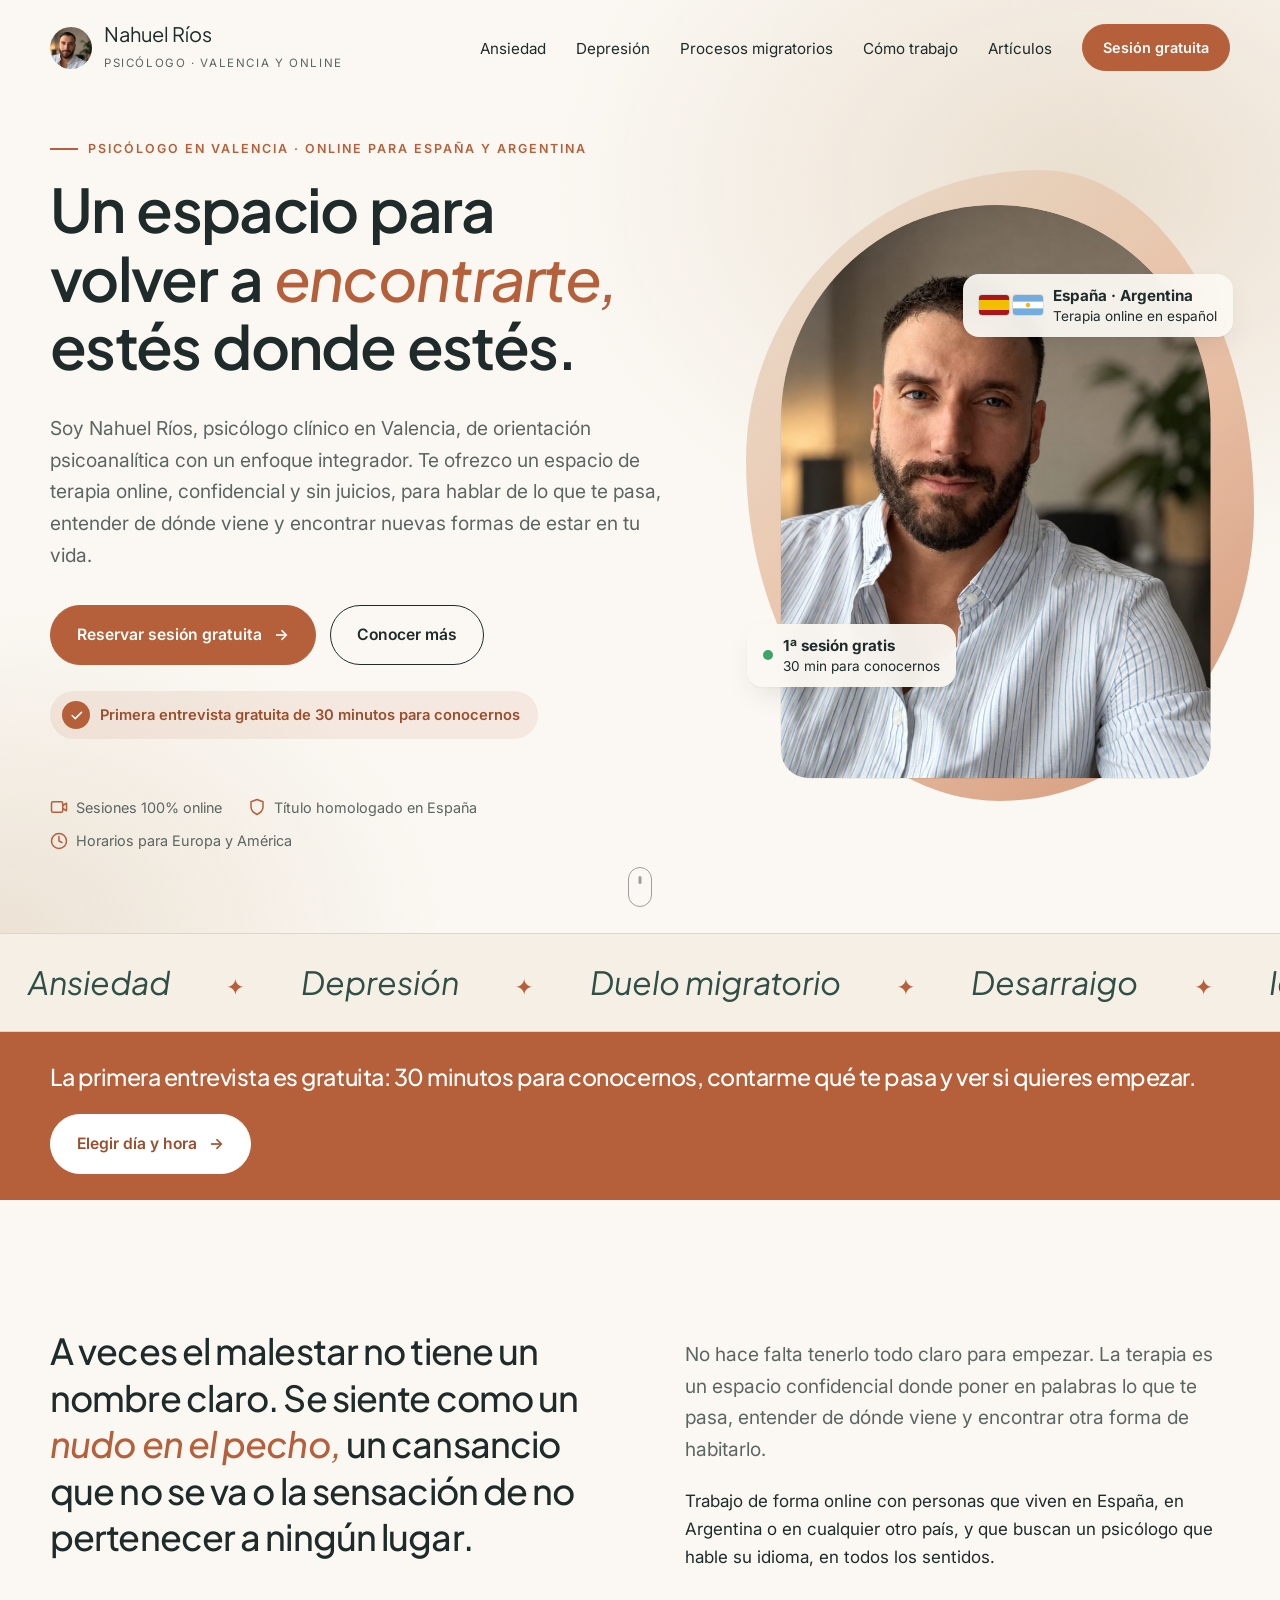
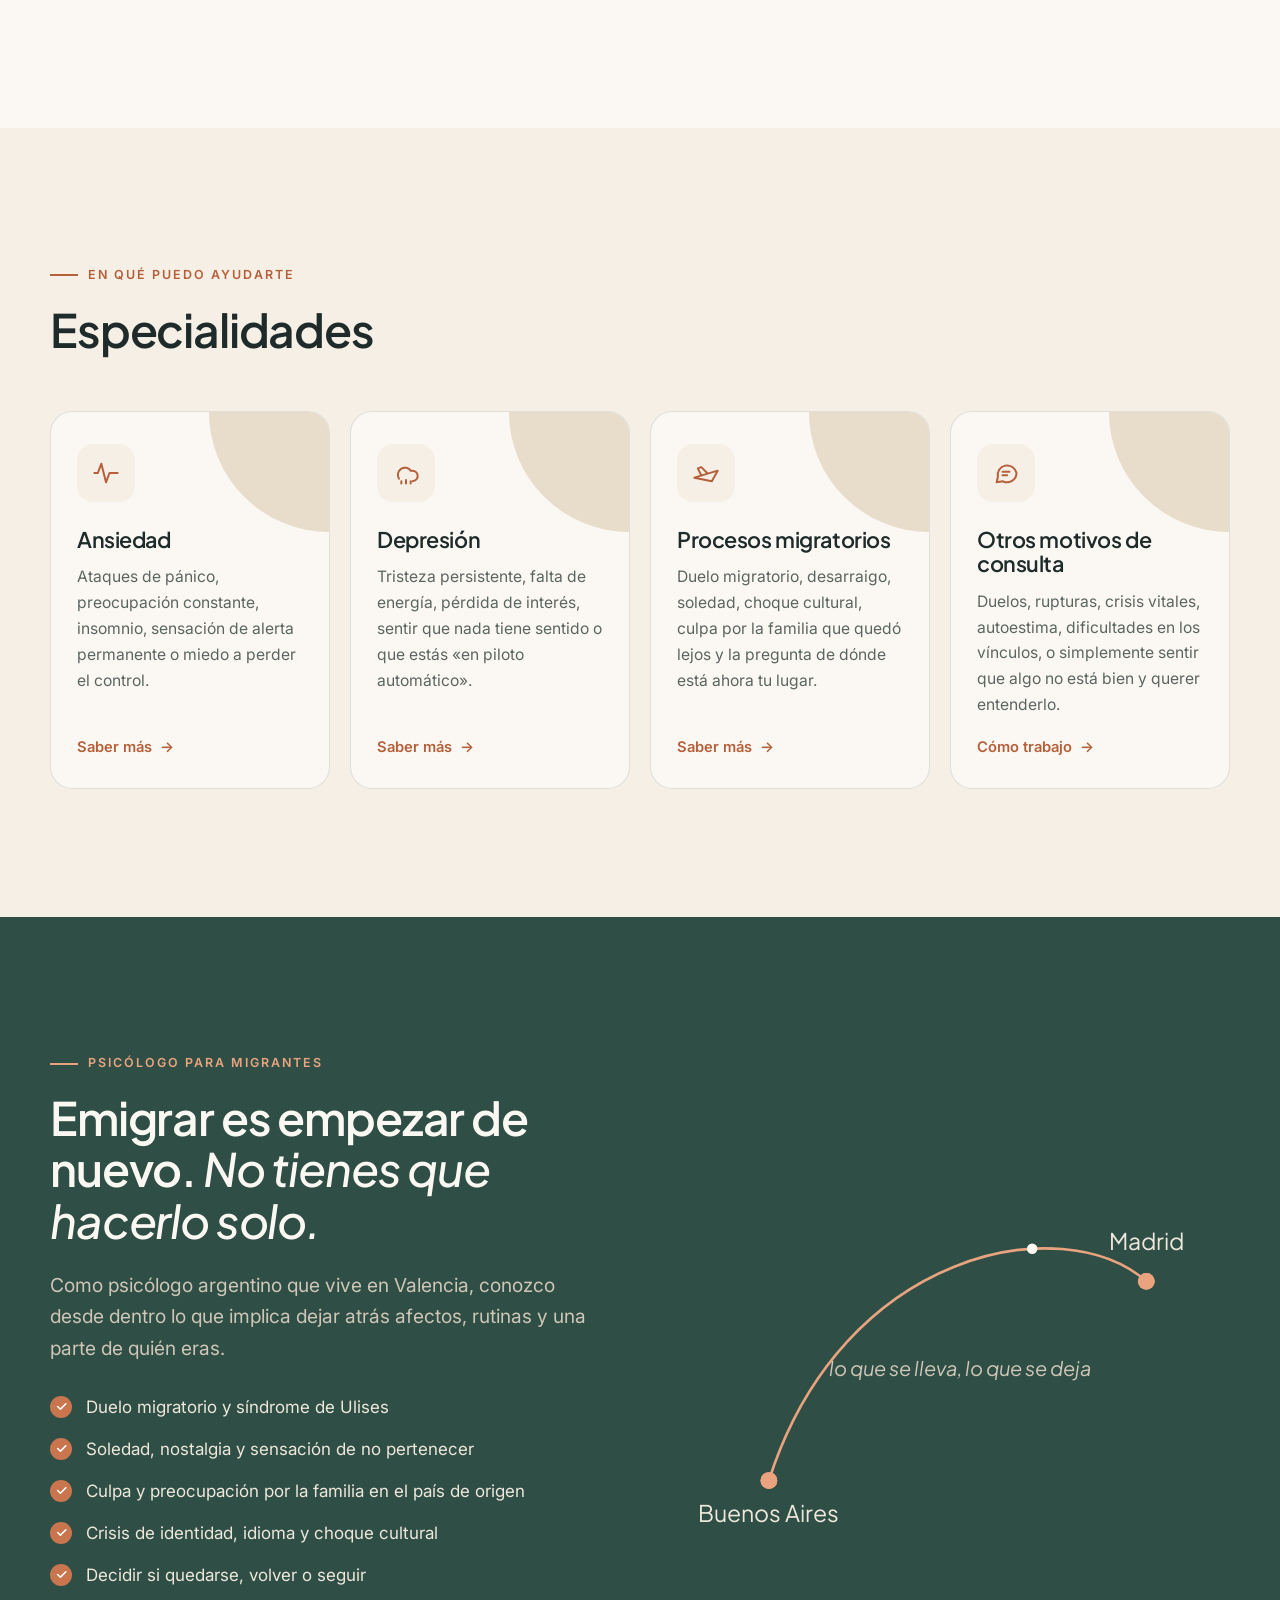
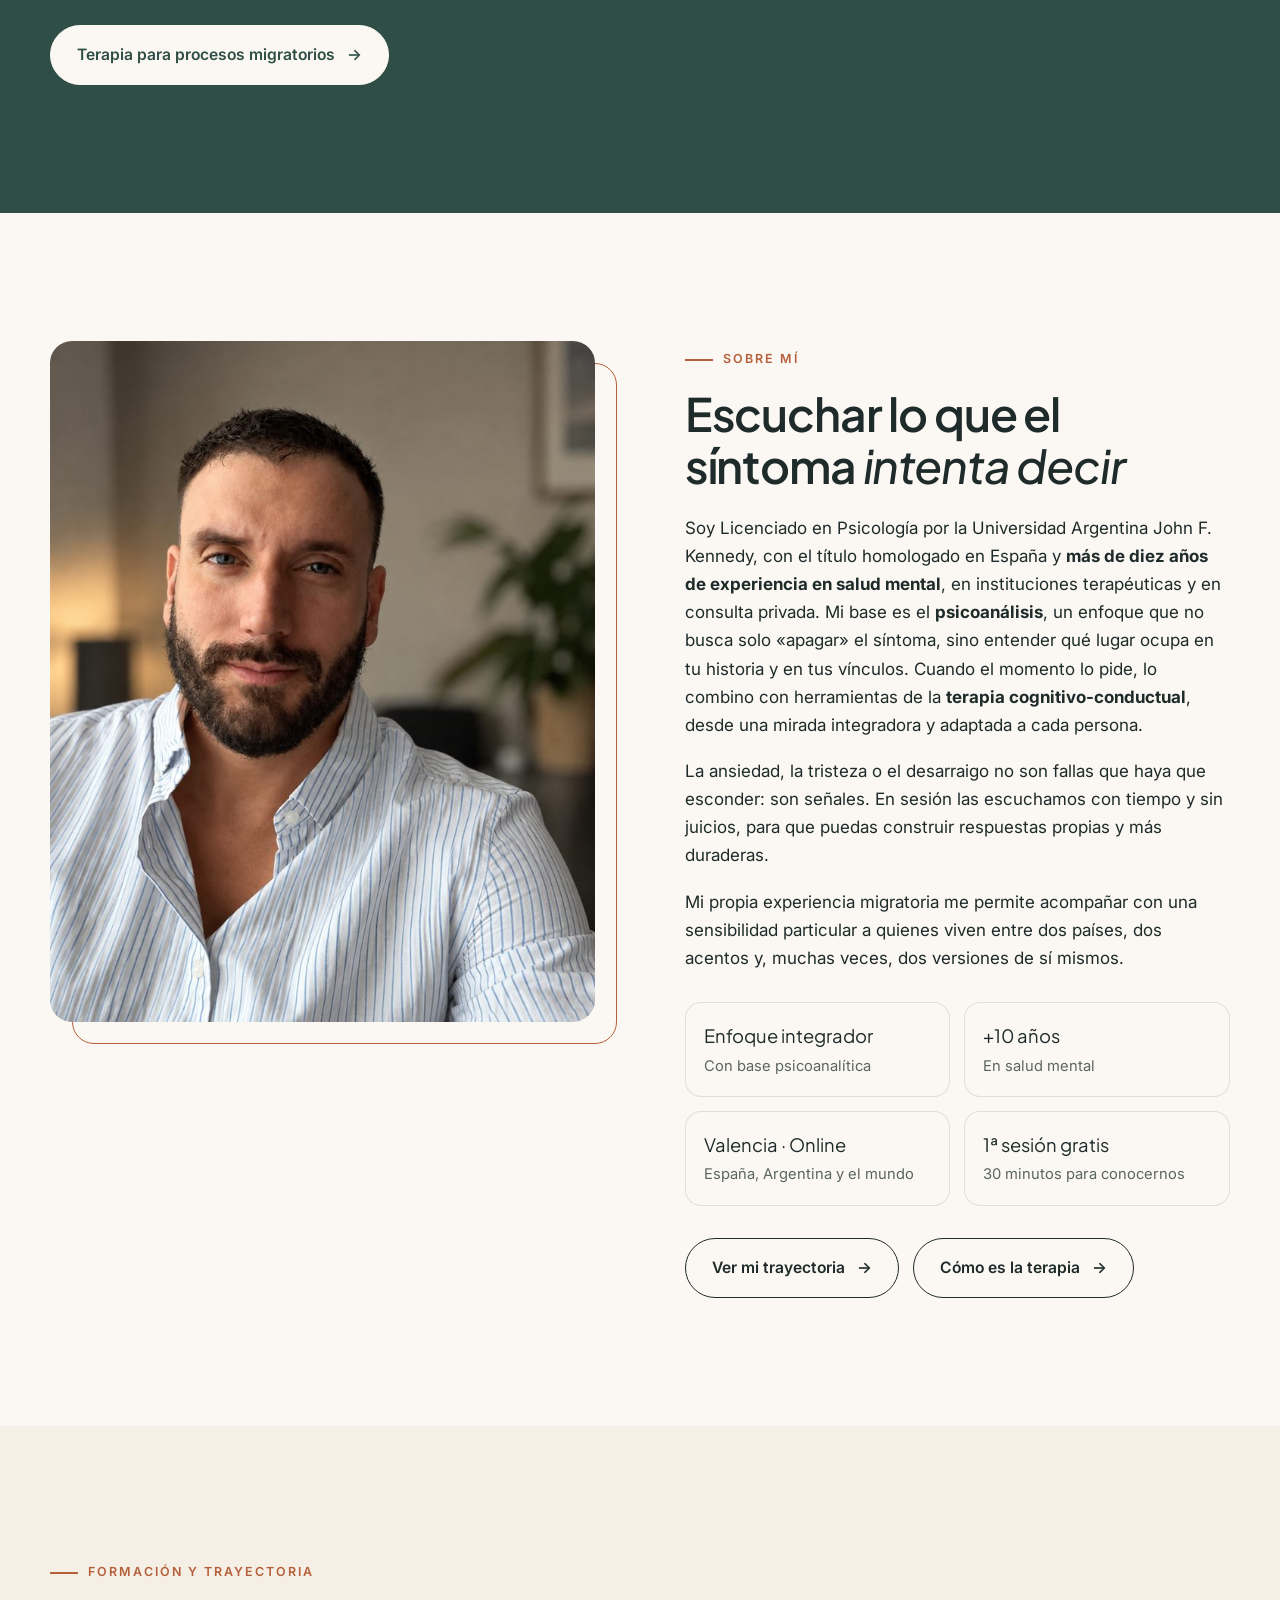
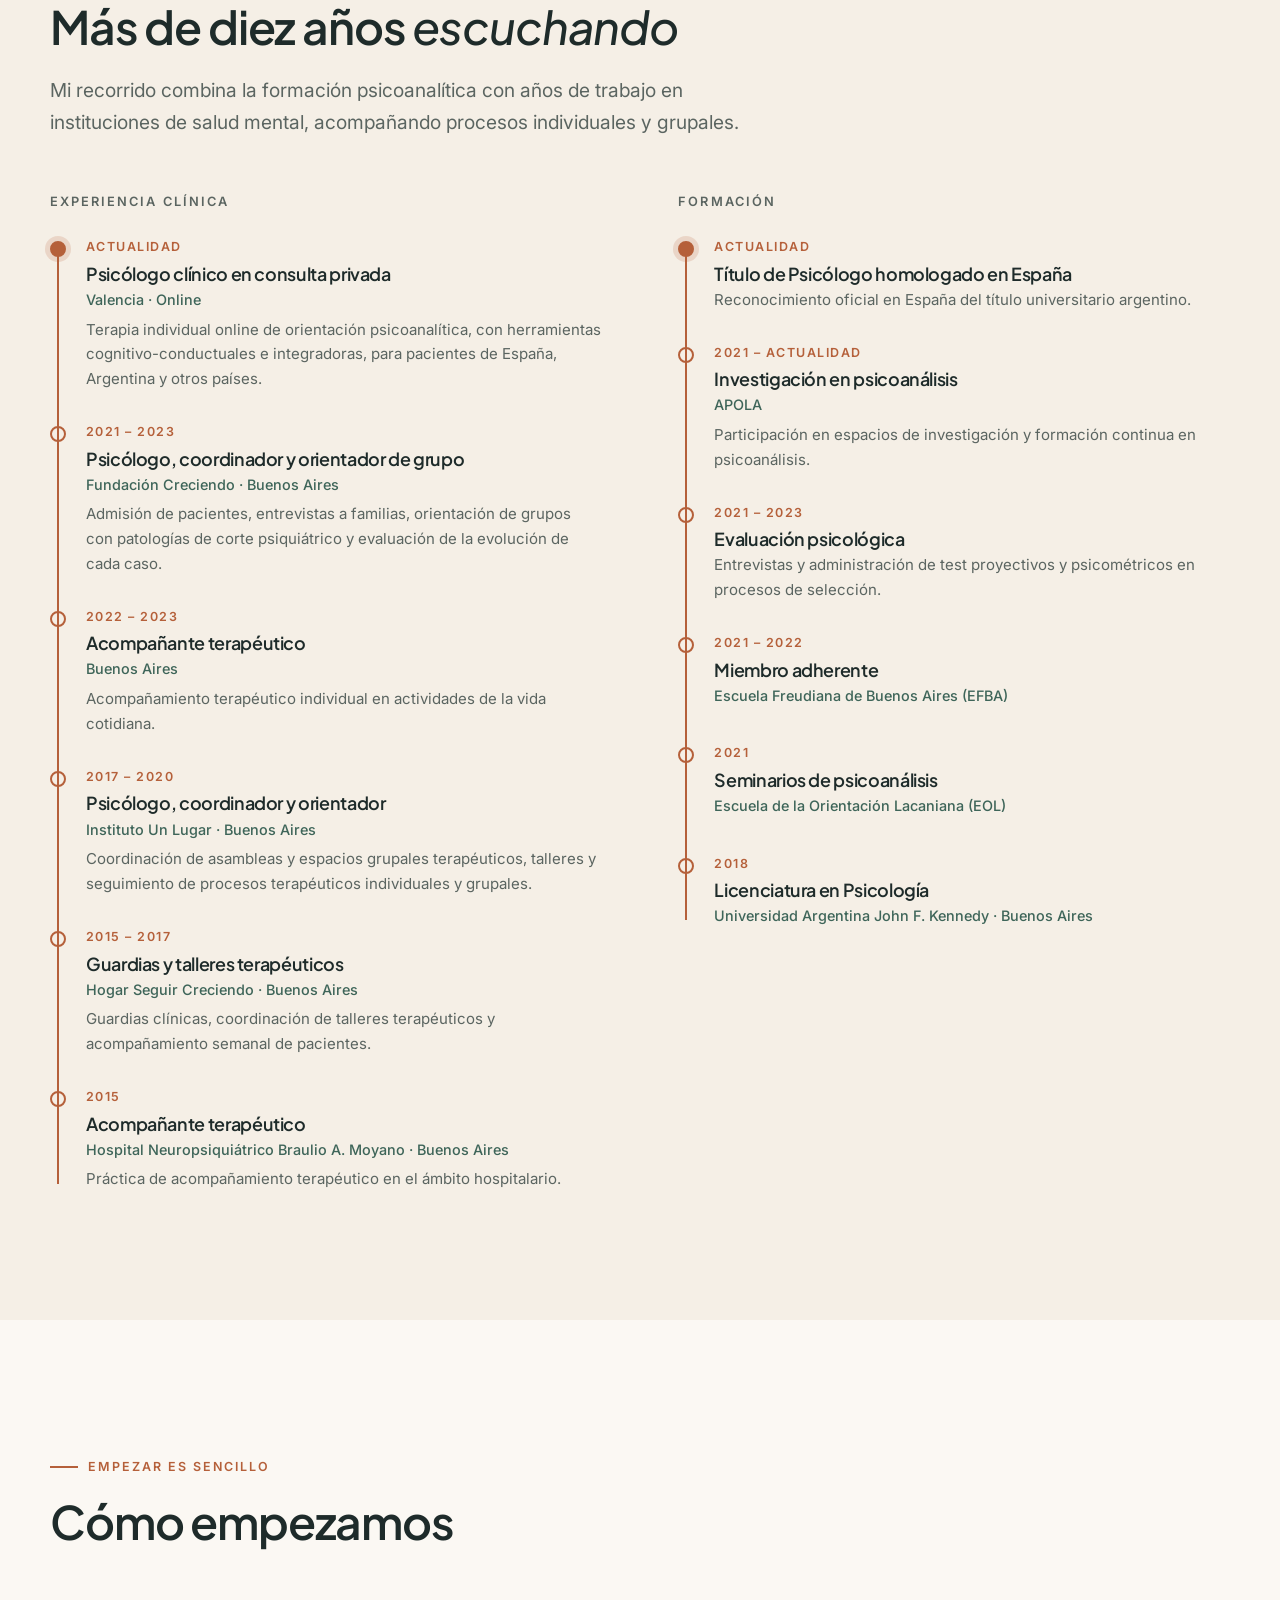
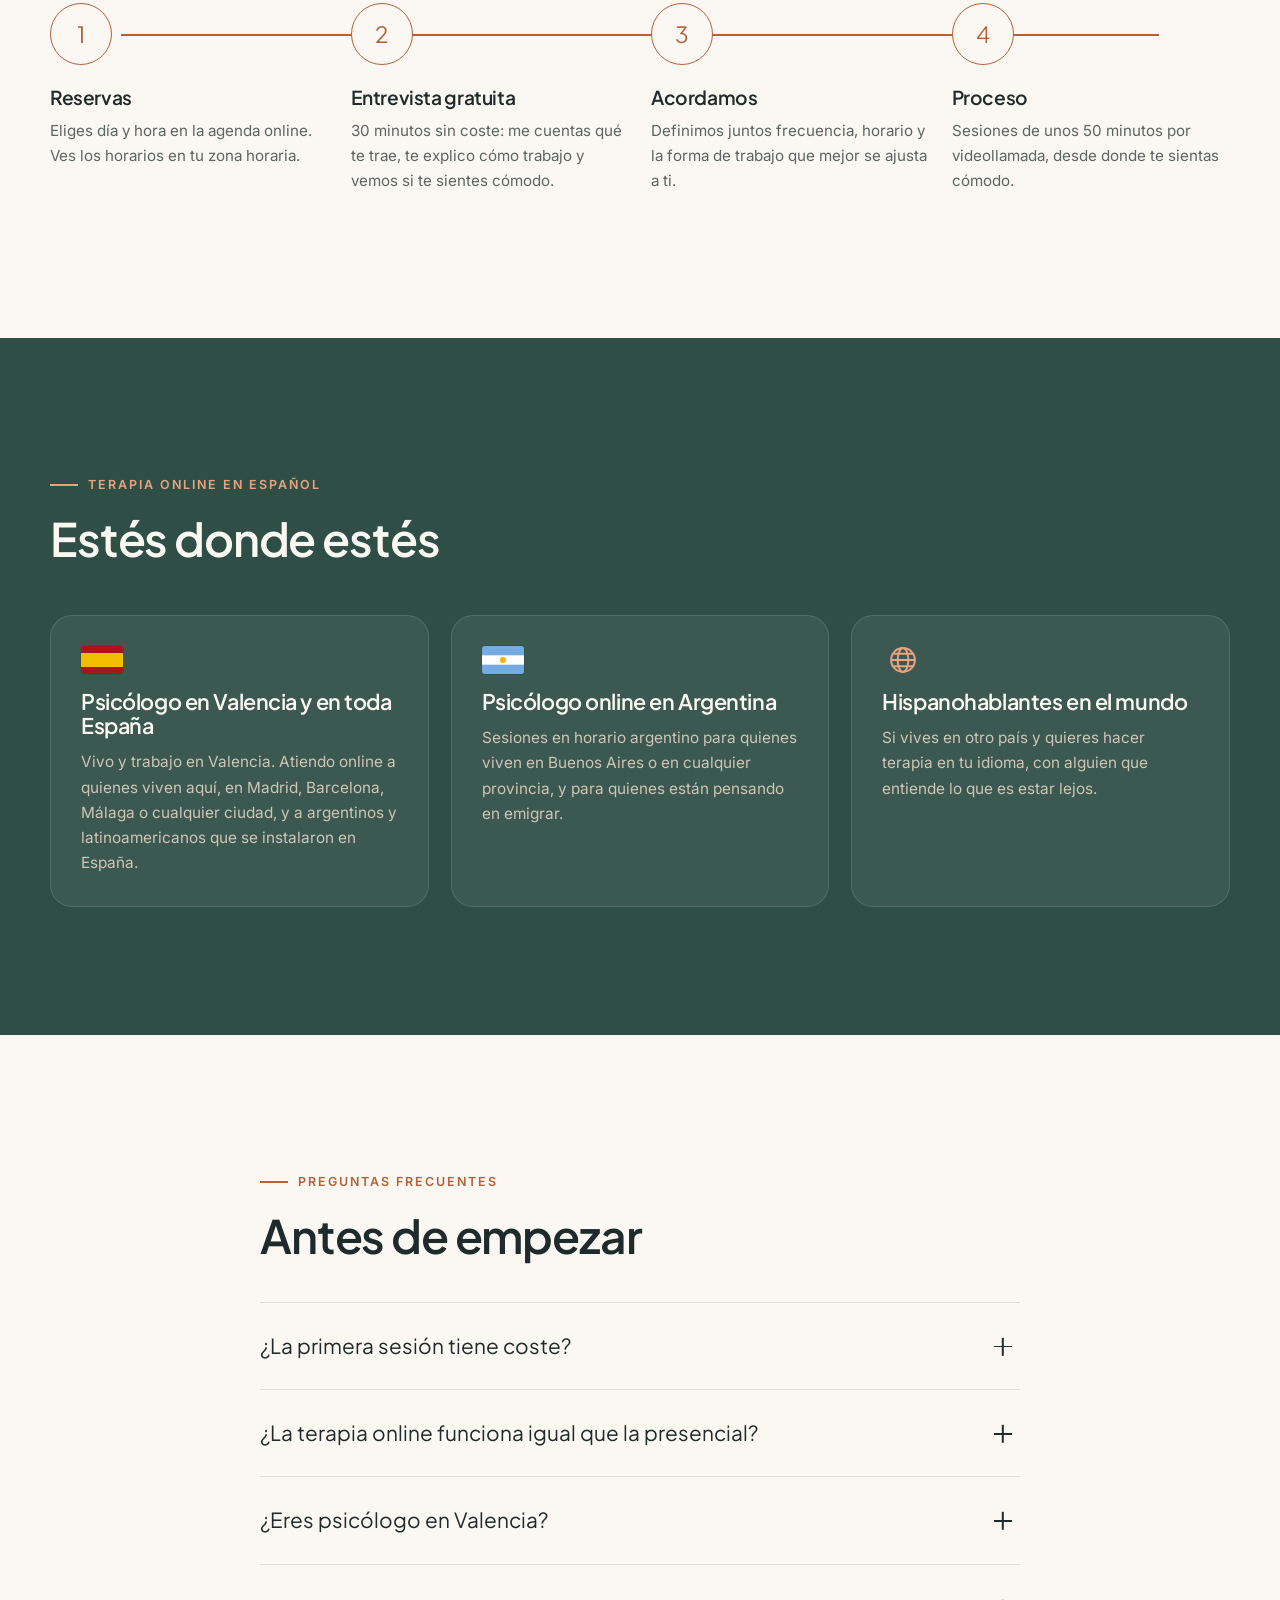
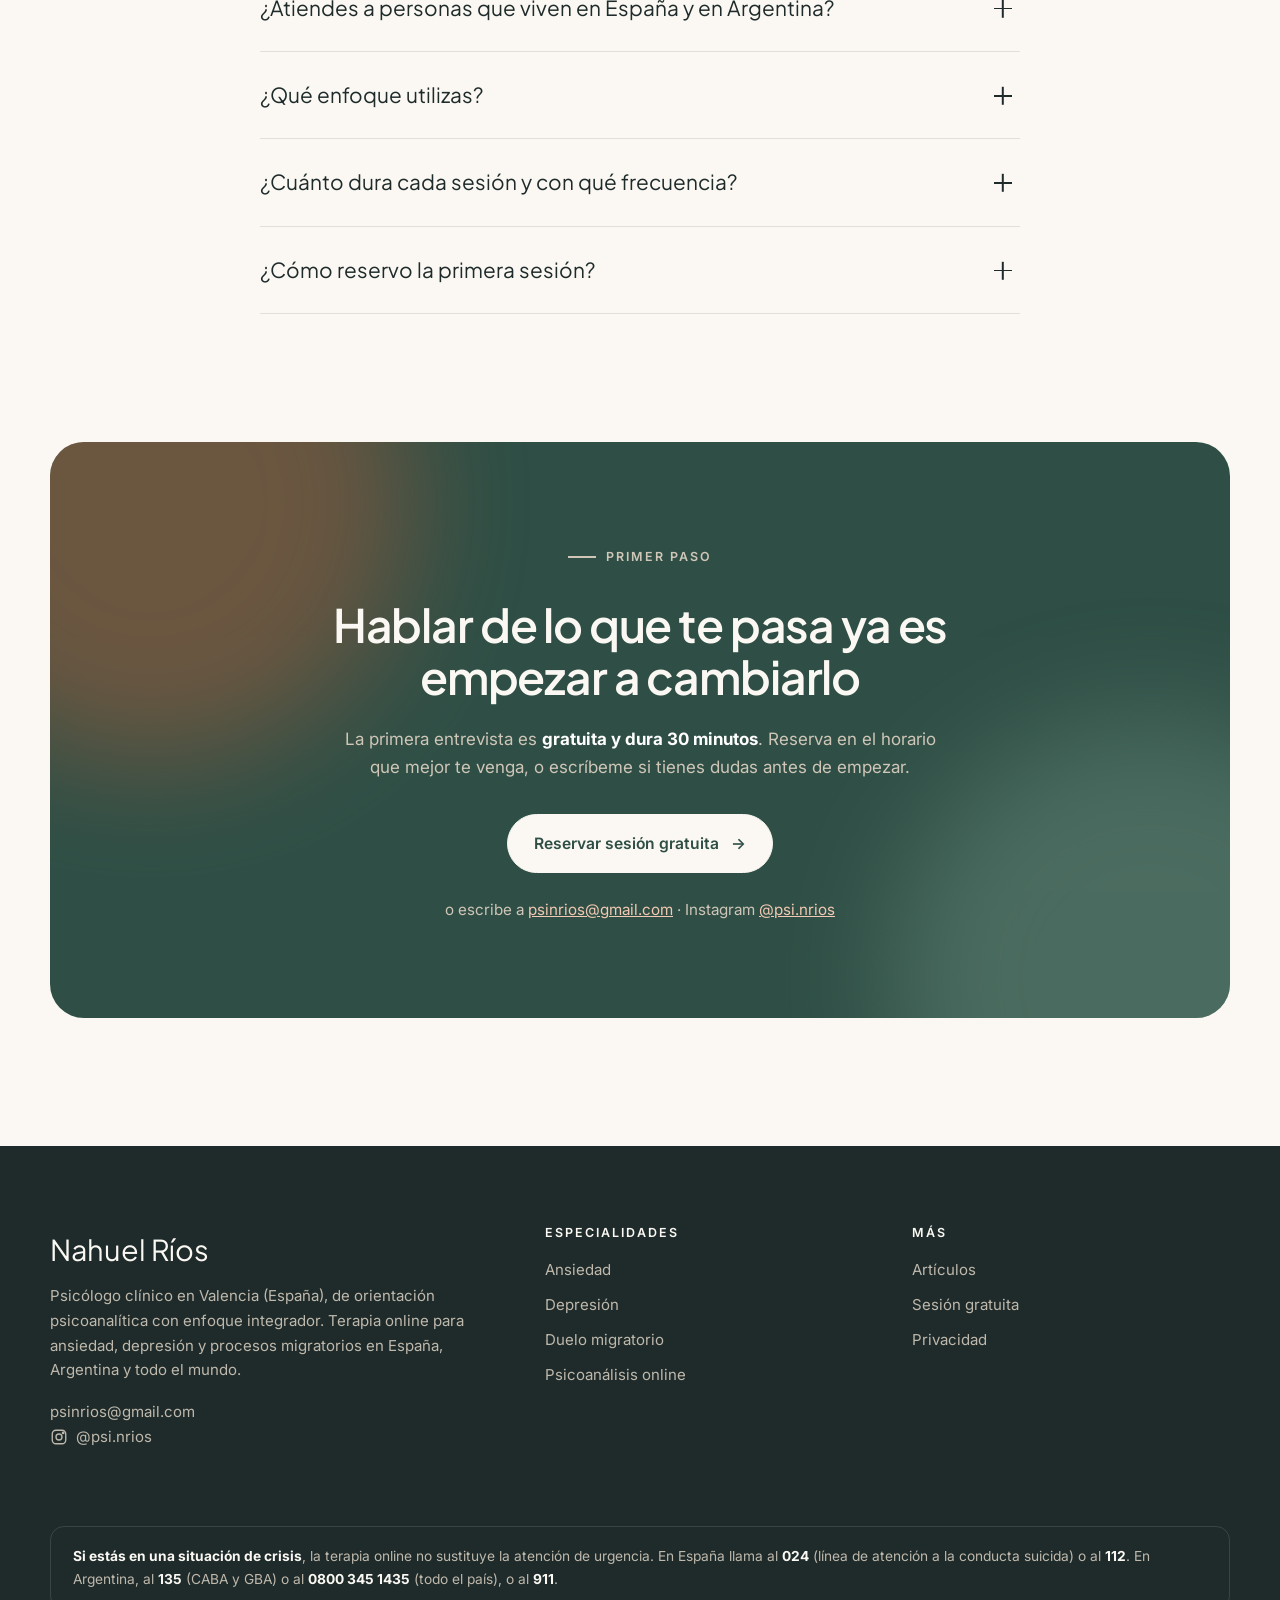
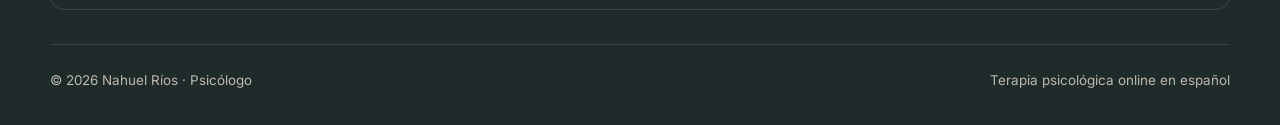
==== commit 1f271d9f: "Verificación de Google Search Console" ====
--- a/index.html
+++ b/index.html
@@ -2,6 +2,7 @@
 <html lang="es">
 <head>
 <meta charset="utf-8">
+<meta name="google-site-verification" content="GBkx9OjzheQSvq-jb-4_5hiluLw9N0tDt3ldVP__4Xs" />
 <meta name="viewport" content="width=device-width, initial-scale=1">
 <title>Nahuel Ríos · Psicólogo en Valencia y online | España y Argentina</title>
 <meta name="description" content="Psicólogo clínico en Valencia con título homologado en España. Terapia online de orientación psicoanalítica e integradora para ansiedad, depresión, duelos y procesos migratorios. Primera entrevista gratuita de 30 minutos.">
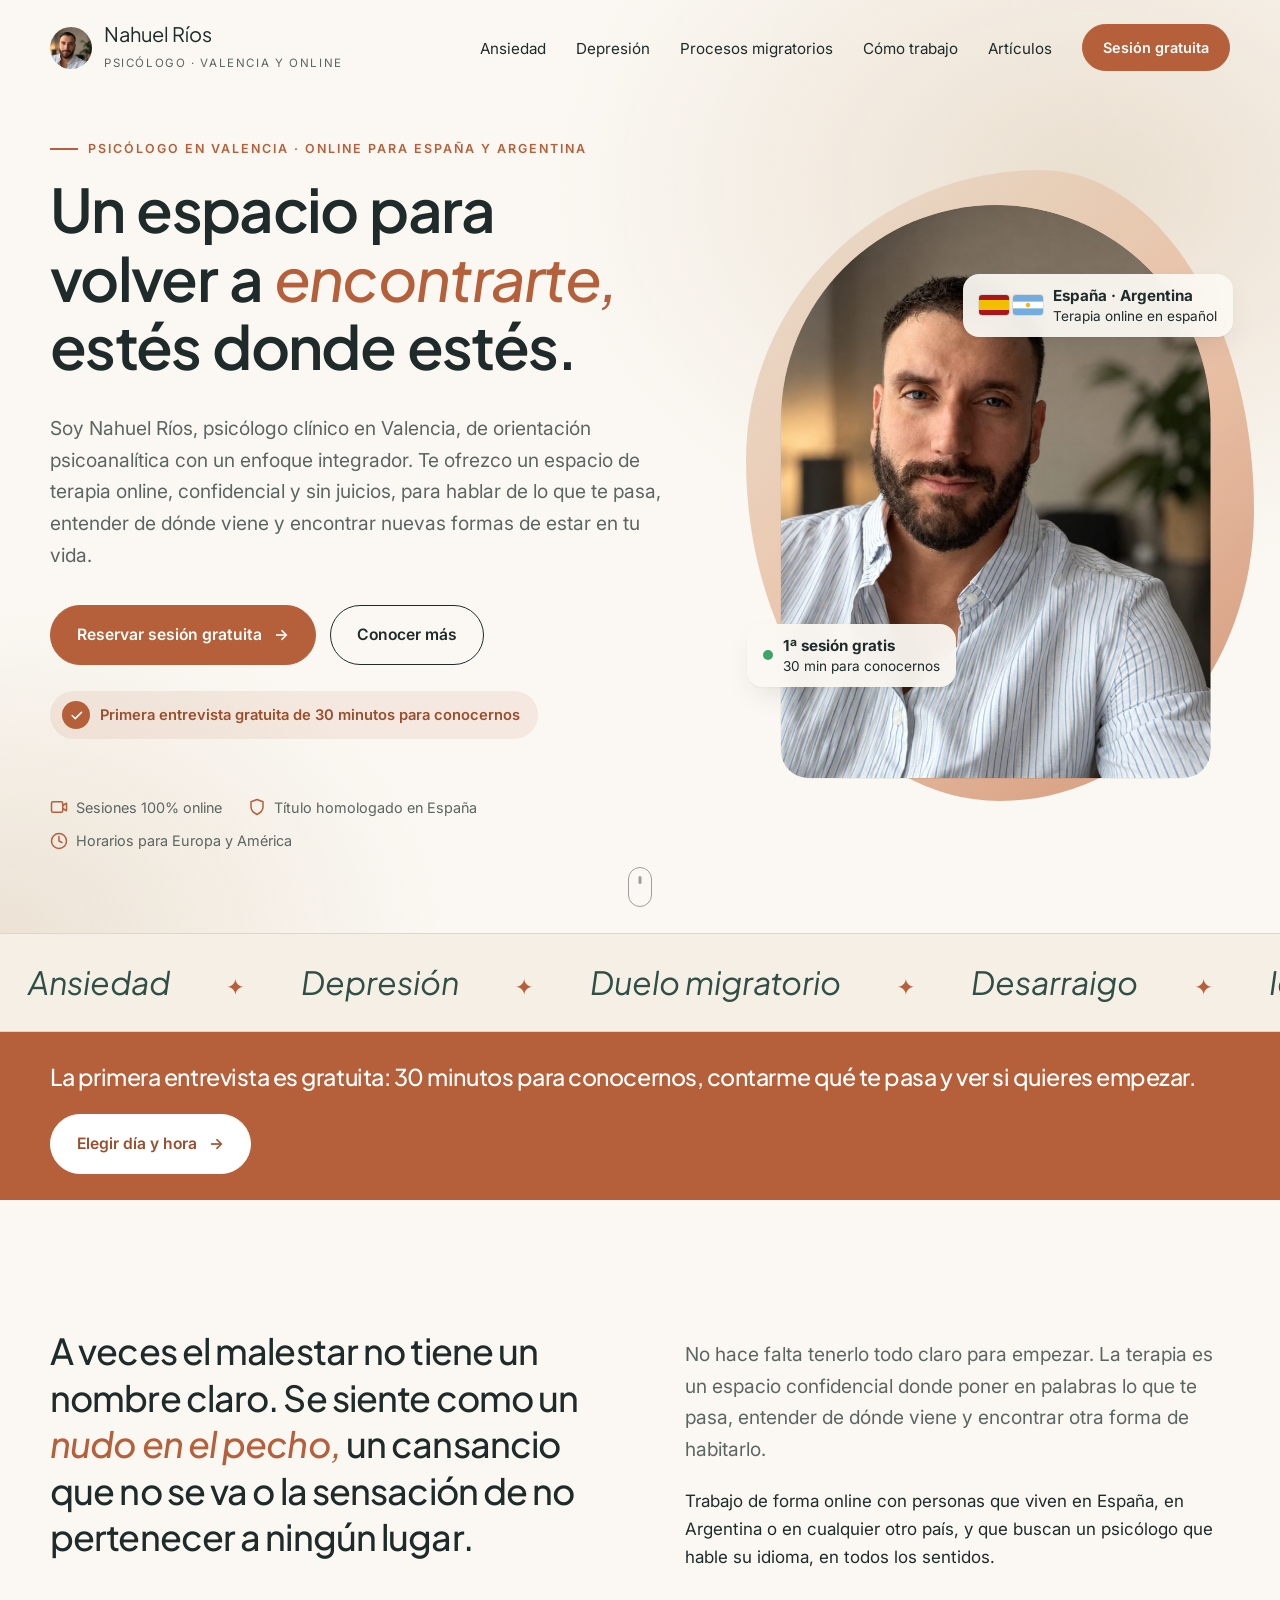
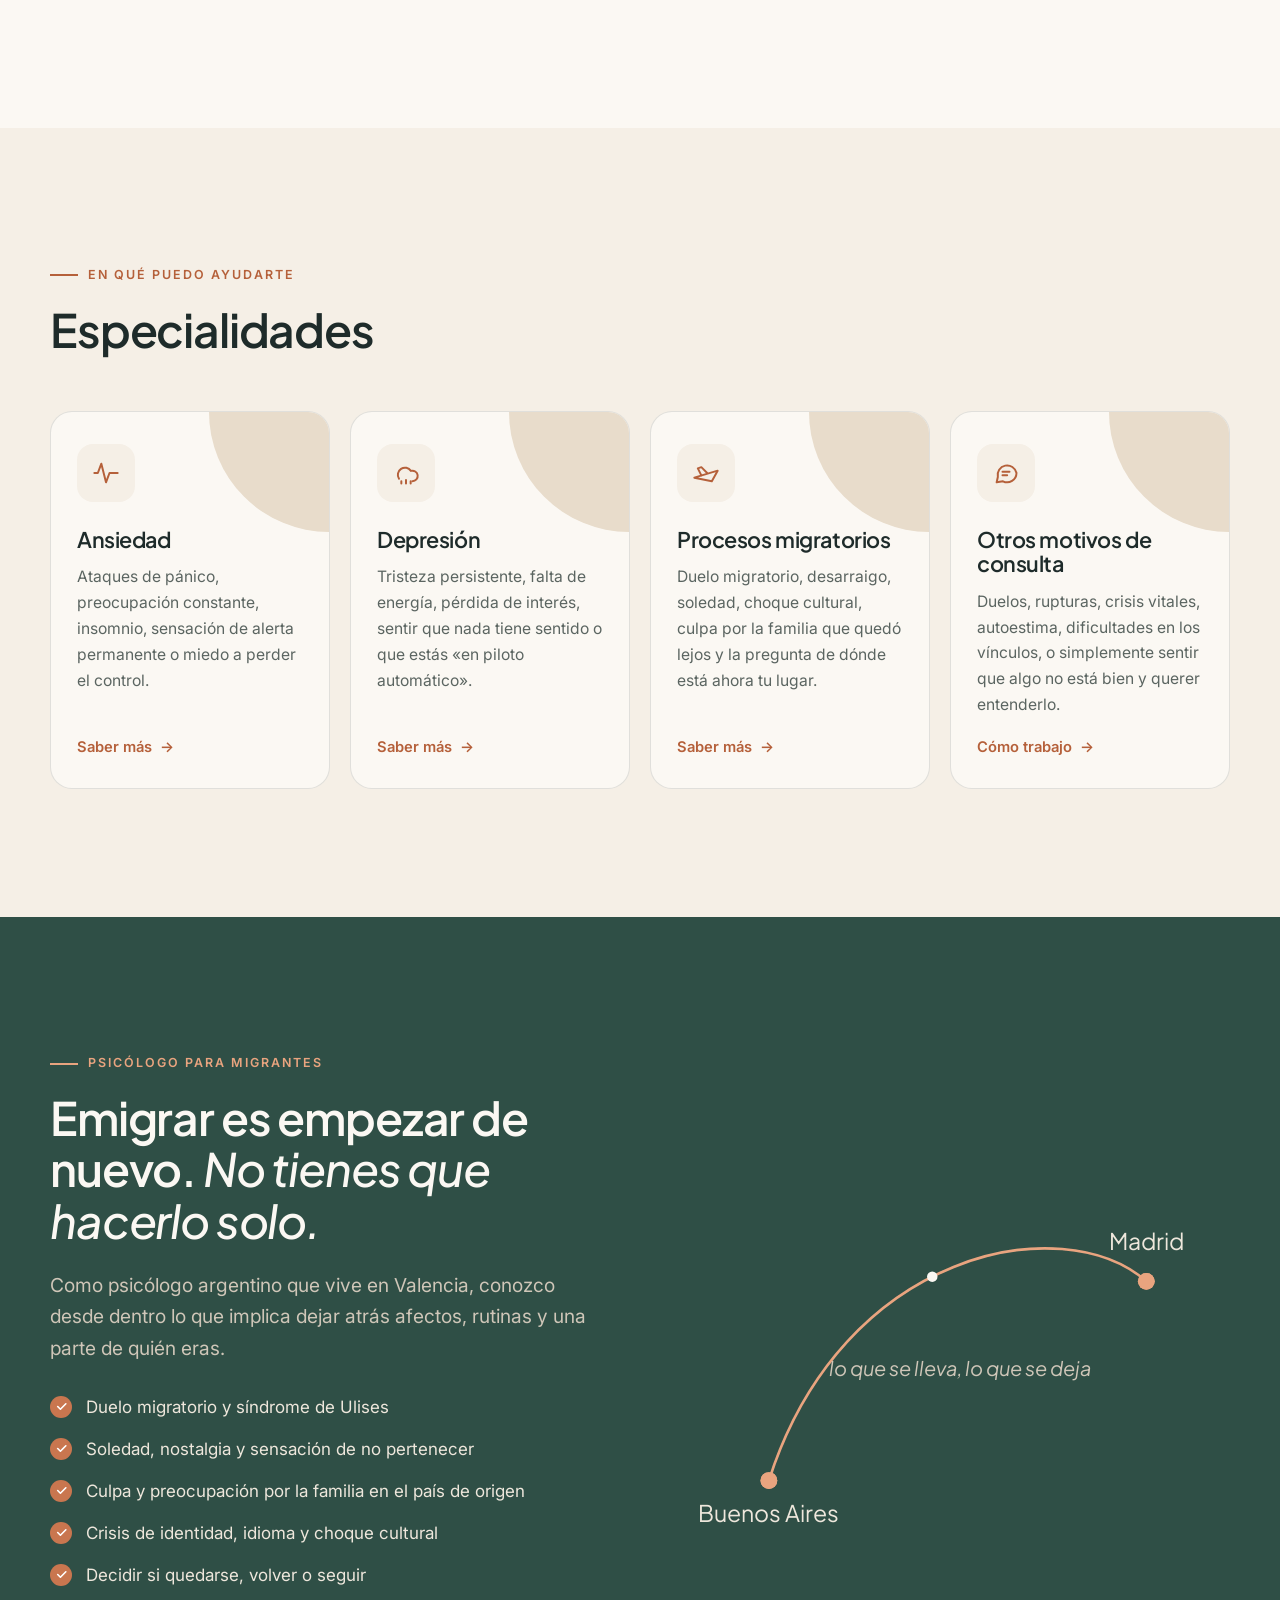
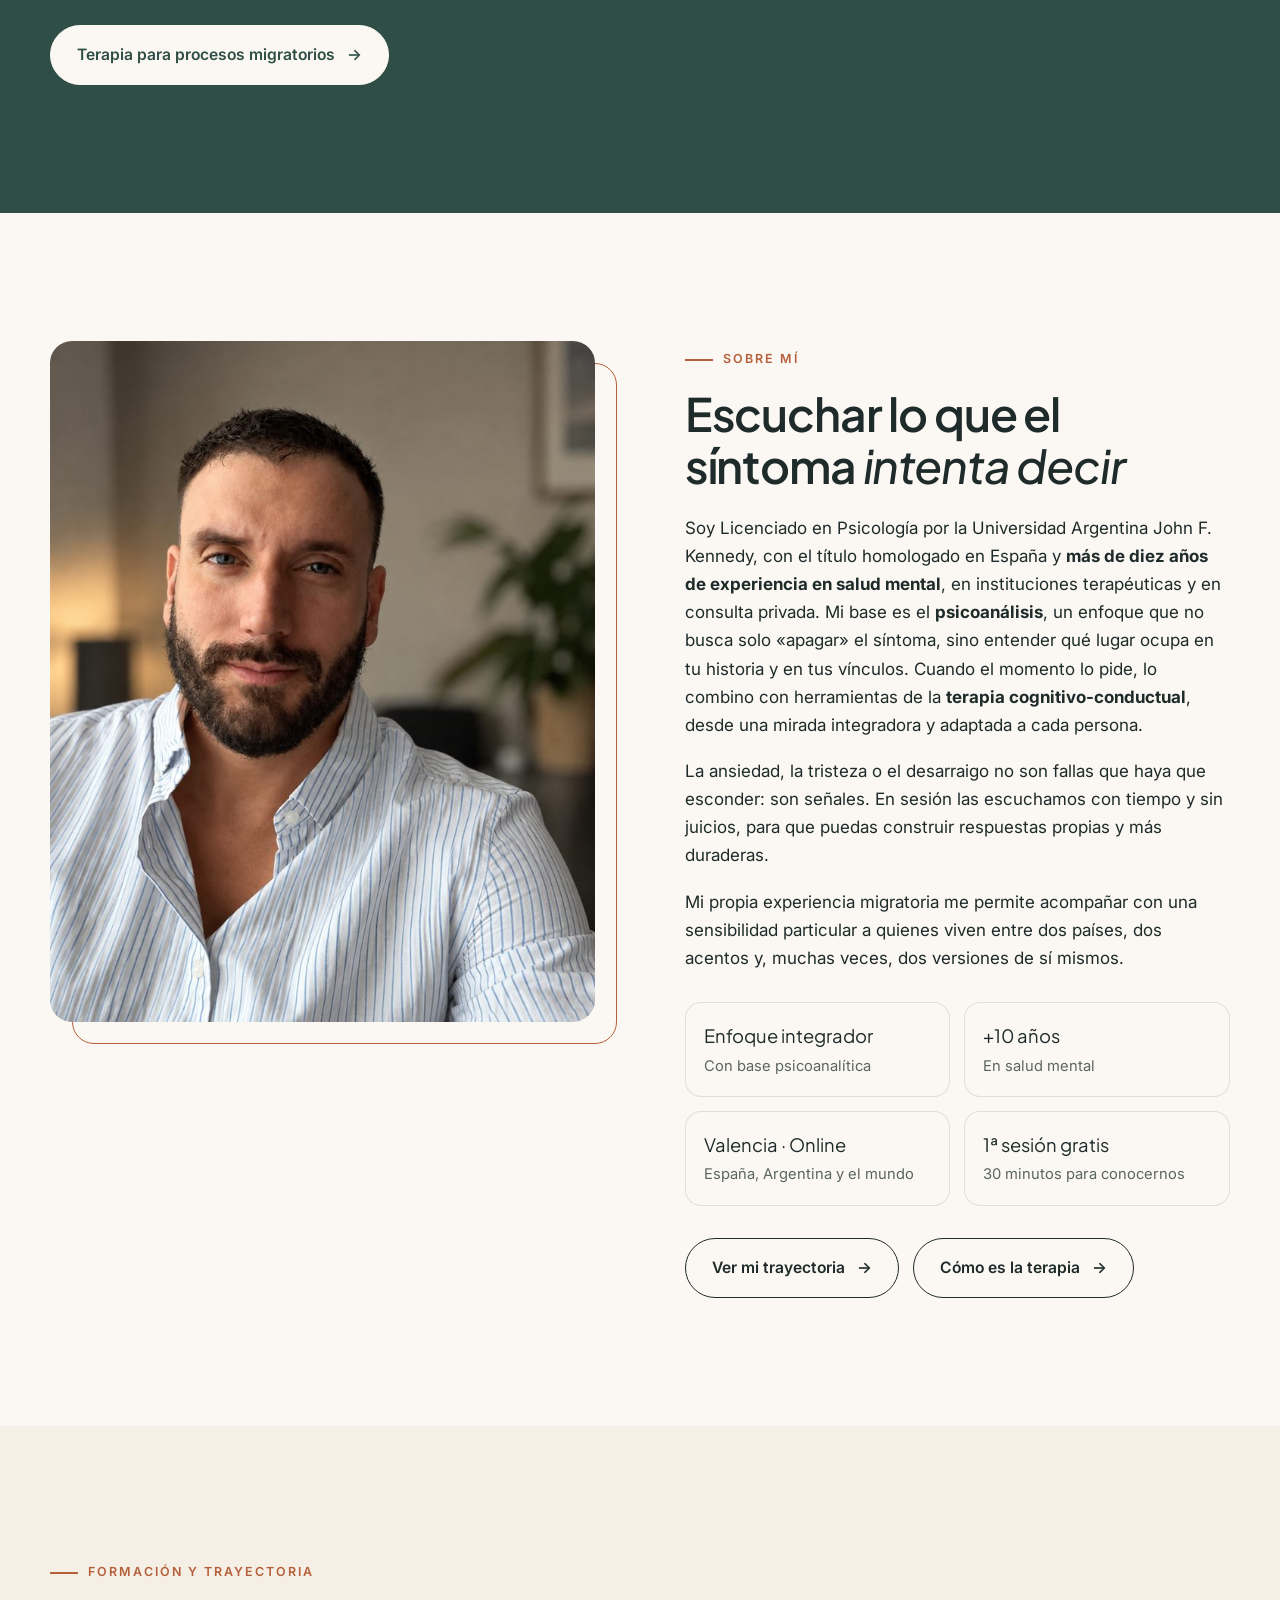
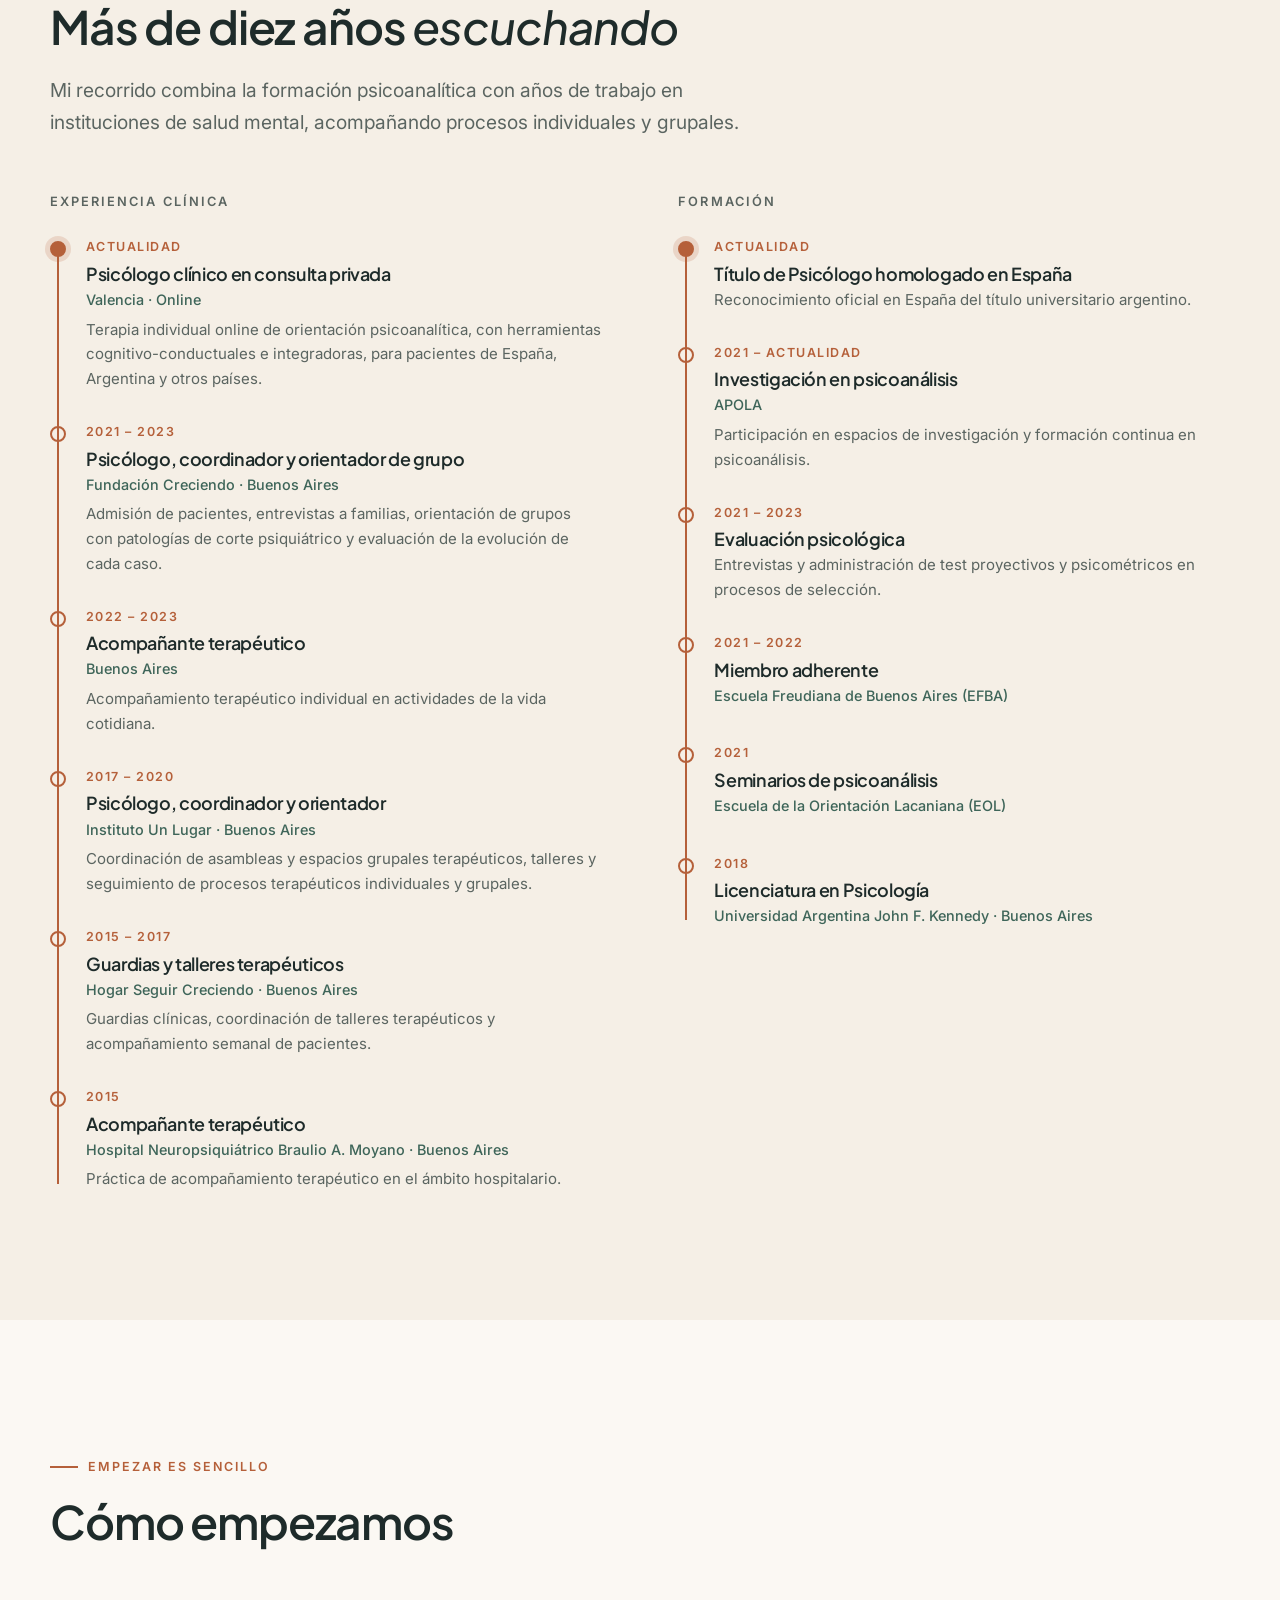
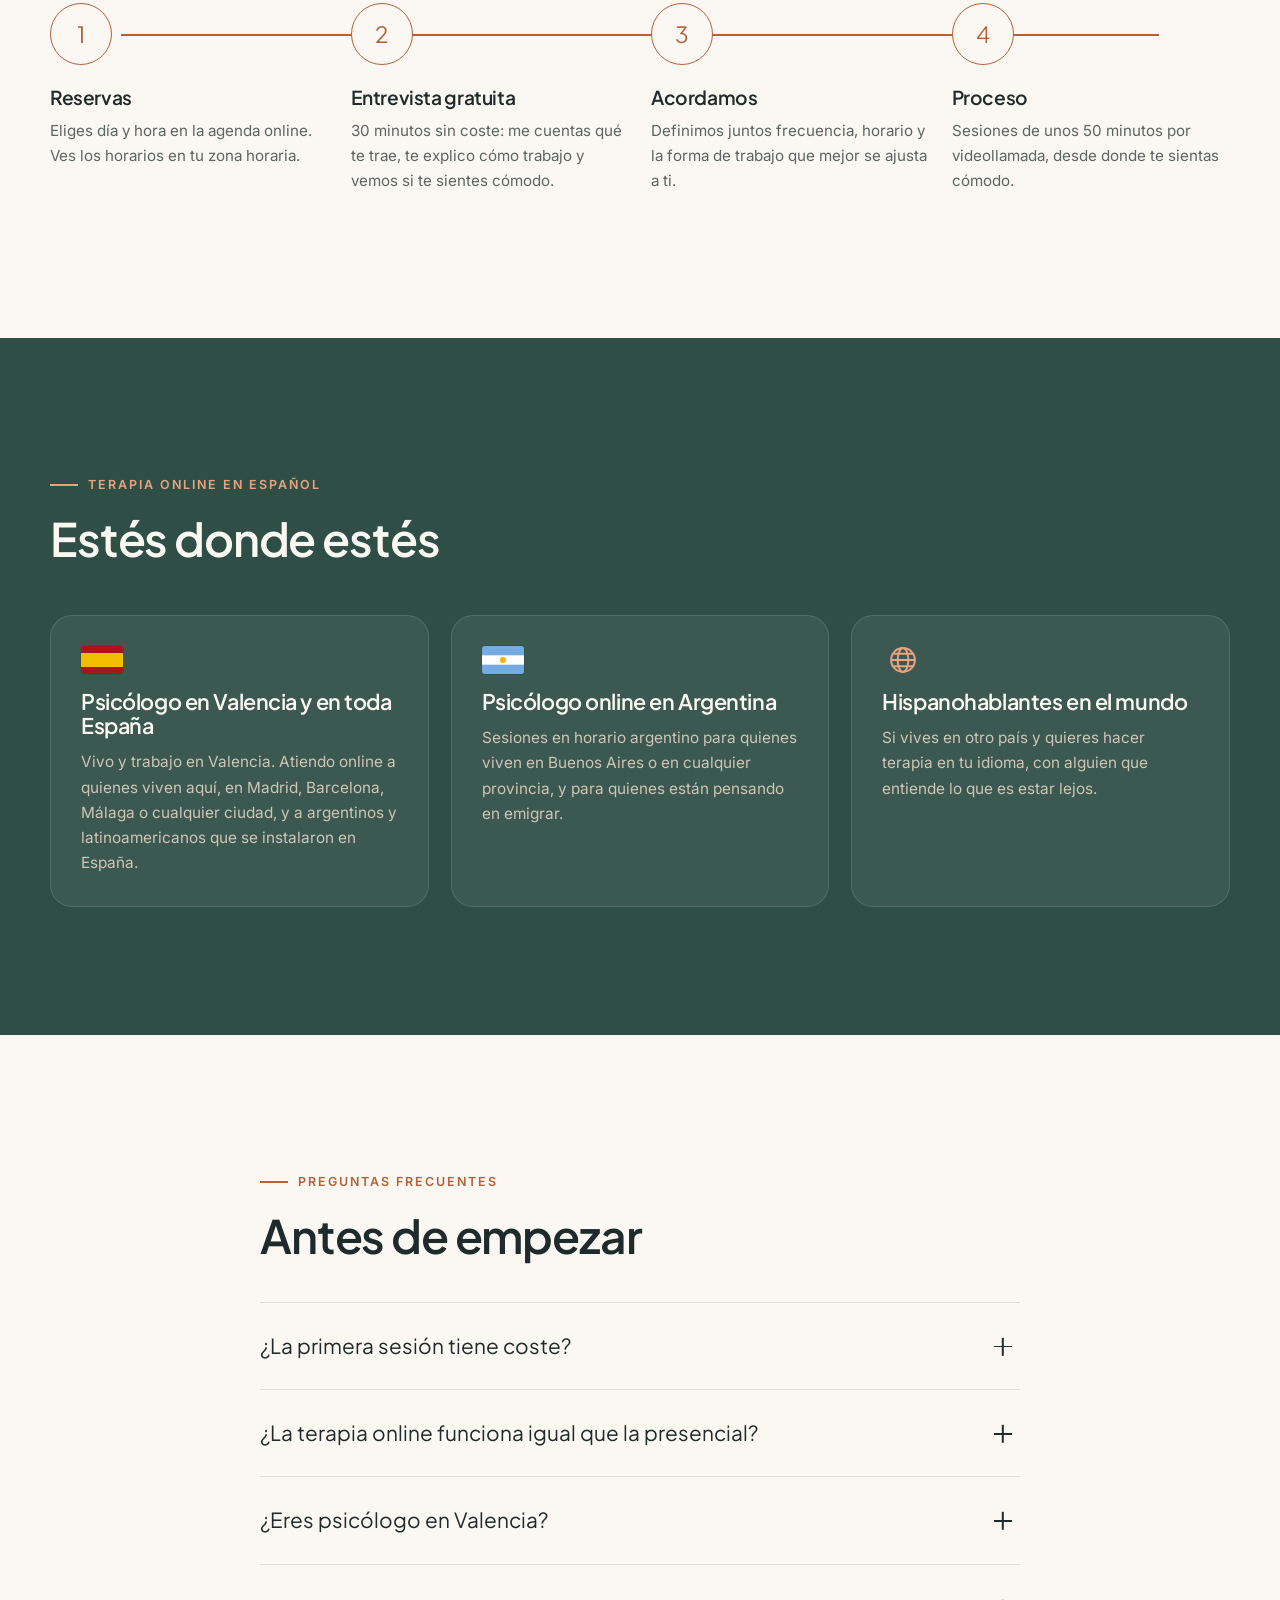
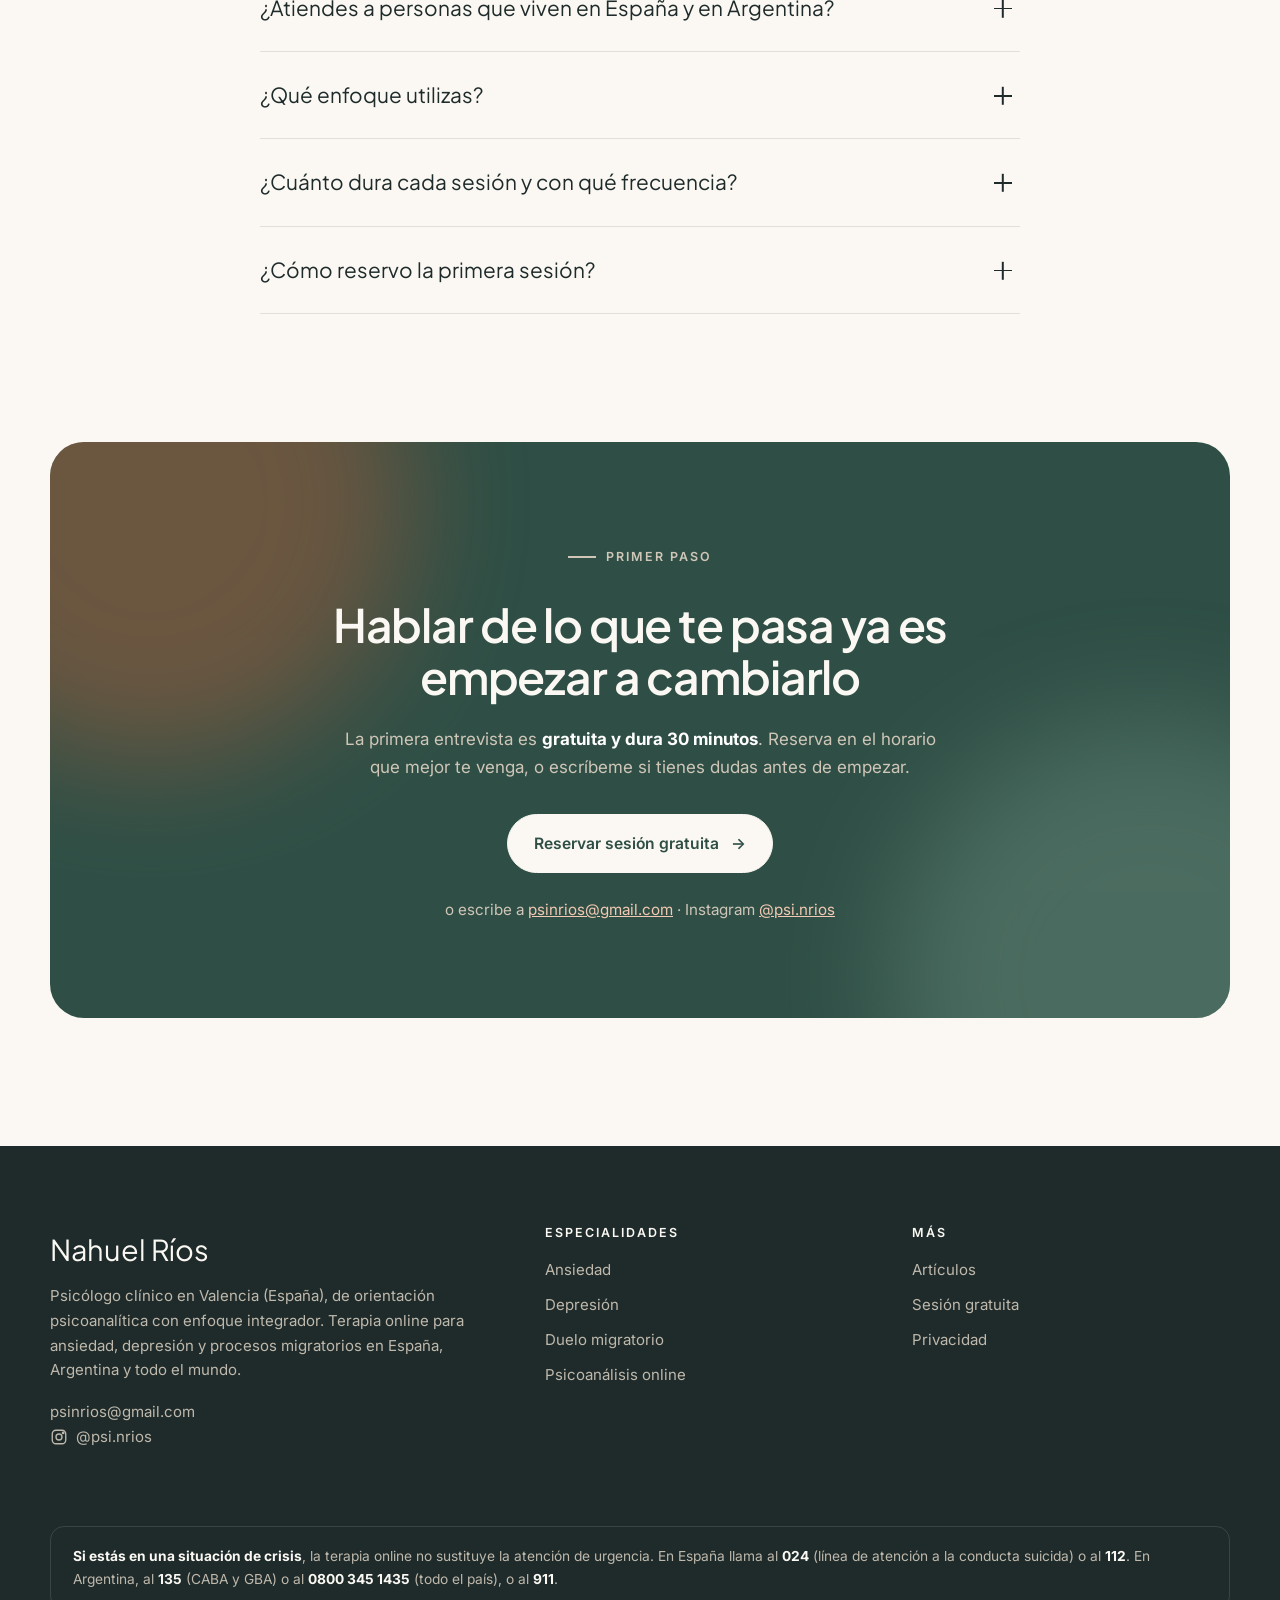
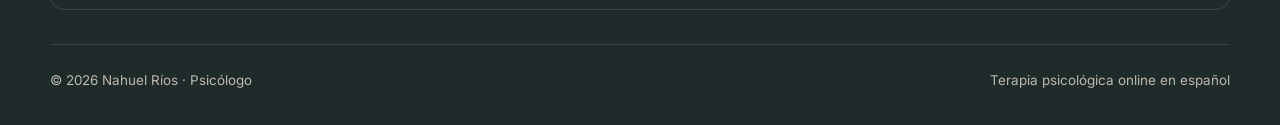
==== commit 1823d762: "Add files via upload" ====
--- a/index.html
+++ b/index.html
@@ -6,7 +6,7 @@
 <meta name="viewport" content="width=device-width, initial-scale=1">
 <title>Nahuel Ríos · Psicólogo en Valencia y online | España y Argentina</title>
 <meta name="description" content="Psicólogo clínico en Valencia con título homologado en España. Terapia online de orientación psicoanalítica e integradora para ansiedad, depresión, duelos y procesos migratorios. Primera entrevista gratuita de 30 minutos.">
-<link rel="canonical" href="https://belufortini-create.github.io/nahuel-rios-psicologo/">
+<link rel="canonical" href="https://nahuel-rios.github.io/Psicologo/">
 <meta name="robots" content="index, follow, max-image-preview:large">
 <meta name="author" content="Nahuel Ríos">
 <meta name="theme-color" content="#2F4F46">
@@ -16,8 +16,8 @@
 <meta property="og:site_name" content="Nahuel Ríos · Psicólogo">
 <meta property="og:title" content="Nahuel Ríos · Psicólogo en Valencia y online">
 <meta property="og:description" content="Terapia psicoanalítica online para ansiedad, depresión y duelo migratorio. España, Argentina y el mundo.">
-<meta property="og:url" content="https://belufortini-create.github.io/nahuel-rios-psicologo/">
-<meta property="og:image" content="https://belufortini-create.github.io/nahuel-rios-psicologo/img/nahuel-rios-og.jpg">
+<meta property="og:url" content="https://nahuel-rios.github.io/Psicologo/">
+<meta property="og:image" content="https://nahuel-rios.github.io/Psicologo/img/nahuel-rios-og.jpg">
 <meta property="og:image:width" content="1200">
 <meta property="og:image:height" content="630">
 <meta name="twitter:card" content="summary_large_image">
@@ -34,16 +34,16 @@
   "@graph": [
     {
       "@type": "Person",
-      "@id": "https://belufortini-create.github.io/nahuel-rios-psicologo/#nahuel",
+      "@id": "https://nahuel-rios.github.io/Psicologo/#nahuel",
       "name": "Nahuel Ríos",
       "alternateName": "Nahuel Rios",
       "jobTitle": "Psicólogo clínico",
       "description": "Psicólogo clínico en Valencia. Licenciado en Psicología con título homologado en España. Orientación psicoanalítica con enfoque integrador. Especializado en ansiedad, depresión y procesos migratorios.",
       "address": { "@type": "PostalAddress", "addressLocality": "Valencia", "addressRegion": "Comunidad Valenciana", "addressCountry": "ES" },
       "workLocation": { "@type": "Place", "name": "Valencia, España" },
-      "image": "https://belufortini-create.github.io/nahuel-rios-psicologo/img/nahuel-rios-psicologo.jpg",
+      "image": "https://nahuel-rios.github.io/Psicologo/img/nahuel-rios-psicologo.jpg",
       "email": "mailto:psinrios@gmail.com",
-      "url": "https://belufortini-create.github.io/nahuel-rios-psicologo/",
+      "url": "https://nahuel-rios.github.io/Psicologo/",
       "sameAs": ["https://www.instagram.com/psi.nrios/"],
       "alumniOf": { "@type": "CollegeOrUniversity", "name": "Universidad Argentina John F. Kennedy", "url": "https://www.kennedy.edu.ar/" },
       "hasCredential": { "@type": "EducationalOccupationalCredential", "credentialCategory": "degree", "name": "Licenciatura en Psicología", "recognizedBy": { "@type": "CollegeOrUniversity", "name": "Universidad Argentina John F. Kennedy" } },
@@ -53,24 +53,24 @@
     },
     {
       "@type": "ProfessionalService",
-      "@id": "https://belufortini-create.github.io/nahuel-rios-psicologo/#consulta",
+      "@id": "https://nahuel-rios.github.io/Psicologo/#consulta",
       "name": "Nahuel Ríos · Psicólogo en Valencia y online",
-      "url": "https://belufortini-create.github.io/nahuel-rios-psicologo/",
-      "image": "https://belufortini-create.github.io/nahuel-rios-psicologo/img/nahuel-rios-og.jpg",
+      "url": "https://nahuel-rios.github.io/Psicologo/",
+      "image": "https://nahuel-rios.github.io/Psicologo/img/nahuel-rios-og.jpg",
       "email": "psinrios@gmail.com",
       "address": { "@type": "PostalAddress", "addressLocality": "Valencia", "addressRegion": "Comunidad Valenciana", "addressCountry": "ES" },
-      "founder": { "@id": "https://belufortini-create.github.io/nahuel-rios-psicologo/#nahuel" },
-      "employee": { "@id": "https://belufortini-create.github.io/nahuel-rios-psicologo/#nahuel" },
+      "founder": { "@id": "https://nahuel-rios.github.io/Psicologo/#nahuel" },
+      "employee": { "@id": "https://nahuel-rios.github.io/Psicologo/#nahuel" },
       "knowsAbout": ["Psicología", "Psicoanálisis", "Terapia cognitivo-conductual", "Ansiedad", "Depresión", "Duelo migratorio"],
       "hasOfferCatalog": {
         "@type": "OfferCatalog",
         "name": "Terapia psicológica online",
         "itemListElement": [
           { "@type": "Offer", "price": "0", "priceCurrency": "EUR", "description": "Primera entrevista gratuita de 30 minutos", "url": "https://cal.com/psirios/primerasesion?user=psirios", "itemOffered": { "@type": "Service", "name": "Primera entrevista gratuita (30 minutos)" } },
-          { "@type": "Offer", "itemOffered": { "@type": "Service", "name": "Terapia online para la ansiedad", "url": "https://belufortini-create.github.io/nahuel-rios-psicologo/ansiedad.html" } },
-          { "@type": "Offer", "itemOffered": { "@type": "Service", "name": "Terapia online para la depresión", "url": "https://belufortini-create.github.io/nahuel-rios-psicologo/depresion.html" } },
-          { "@type": "Offer", "itemOffered": { "@type": "Service", "name": "Acompañamiento psicológico en procesos migratorios y duelo migratorio", "url": "https://belufortini-create.github.io/nahuel-rios-psicologo/duelo-migratorio.html" } },
-          { "@type": "Offer", "itemOffered": { "@type": "Service", "name": "Psicoanálisis online", "url": "https://belufortini-create.github.io/nahuel-rios-psicologo/psicoanalisis-online.html" } }
+          { "@type": "Offer", "itemOffered": { "@type": "Service", "name": "Terapia online para la ansiedad", "url": "https://nahuel-rios.github.io/Psicologo/ansiedad.html" } },
+          { "@type": "Offer", "itemOffered": { "@type": "Service", "name": "Terapia online para la depresión", "url": "https://nahuel-rios.github.io/Psicologo/depresion.html" } },
+          { "@type": "Offer", "itemOffered": { "@type": "Service", "name": "Acompañamiento psicológico en procesos migratorios y duelo migratorio", "url": "https://nahuel-rios.github.io/Psicologo/duelo-migratorio.html" } },
+          { "@type": "Offer", "itemOffered": { "@type": "Service", "name": "Psicoanálisis online", "url": "https://nahuel-rios.github.io/Psicologo/psicoanalisis-online.html" } }
         ]
       },
       "areaServed": [
@@ -84,8 +84,8 @@
     },
     {
       "@type": "WebSite",
-      "@id": "https://belufortini-create.github.io/nahuel-rios-psicologo/#web",
-      "url": "https://belufortini-create.github.io/nahuel-rios-psicologo/",
+      "@id": "https://nahuel-rios.github.io/Psicologo/#web",
+      "url": "https://nahuel-rios.github.io/Psicologo/",
       "name": "Nahuel Ríos · Psicólogo",
       "inLanguage": "es"
     },
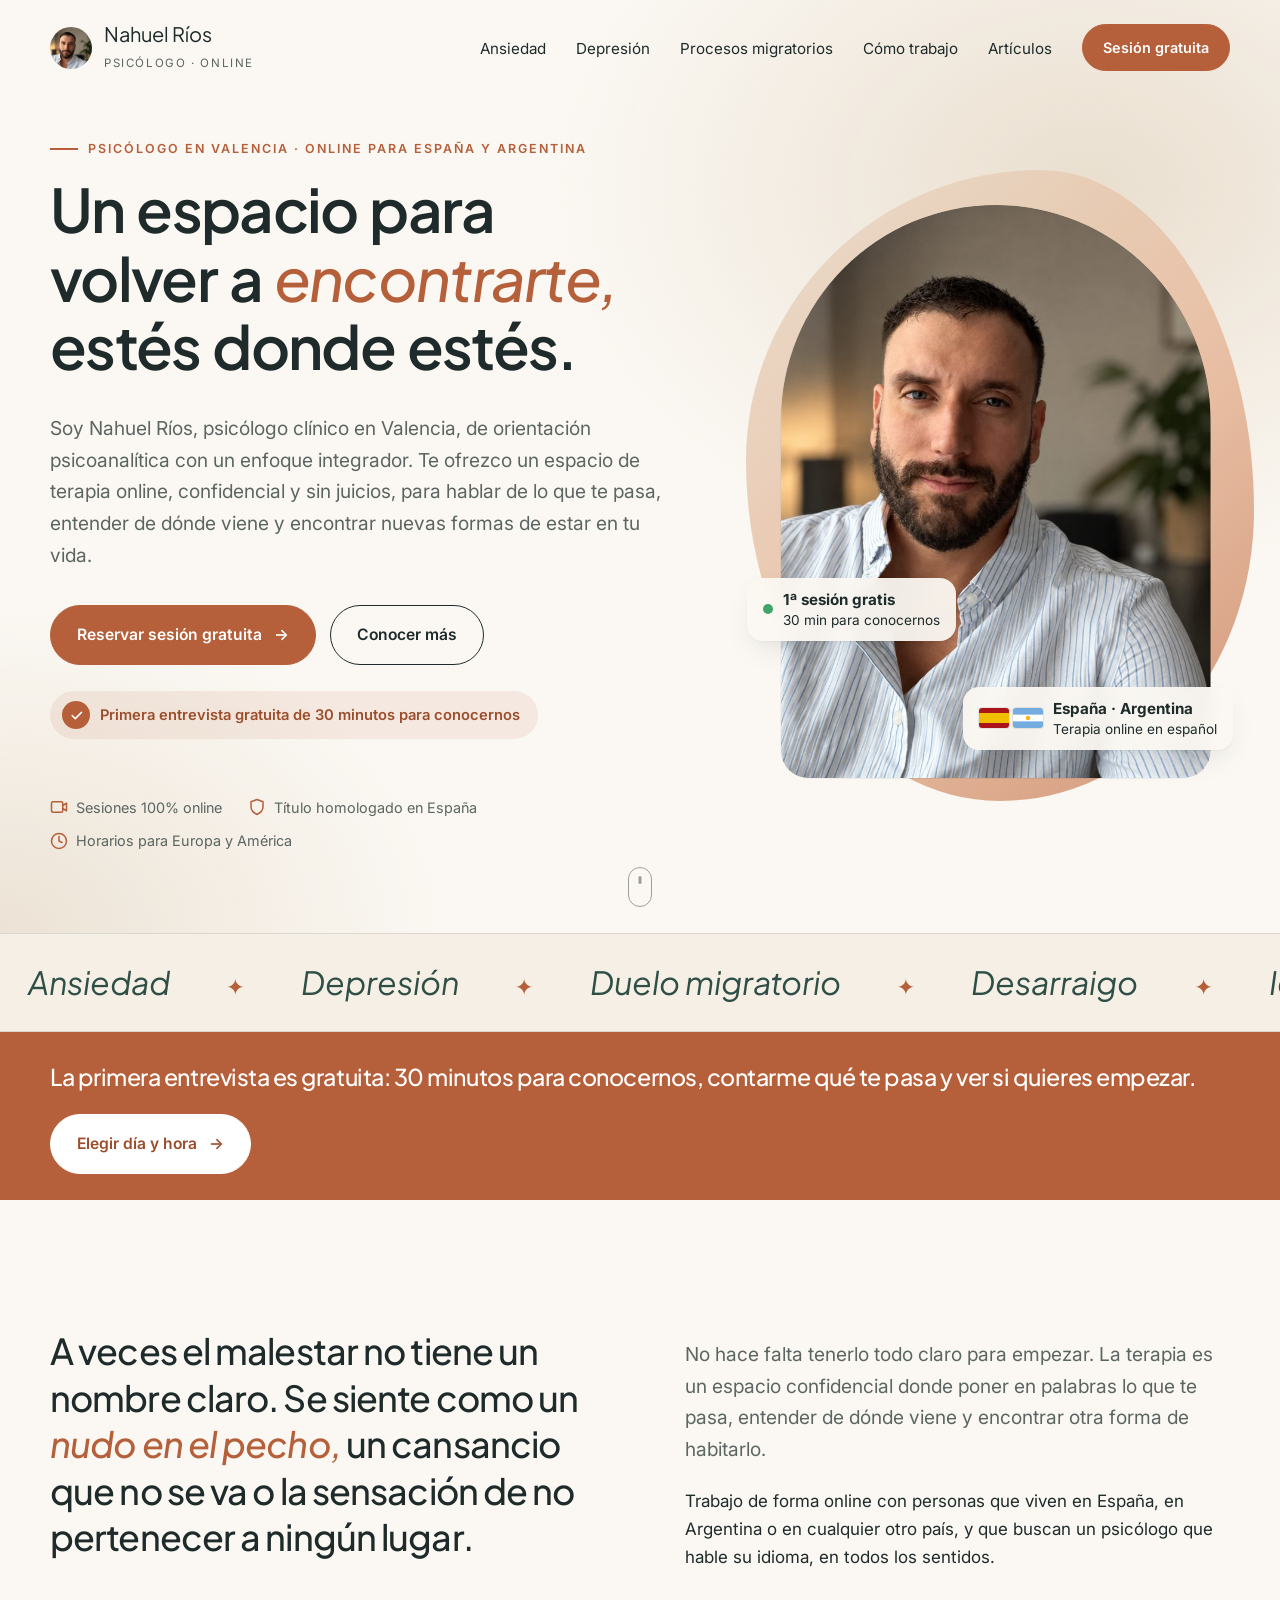
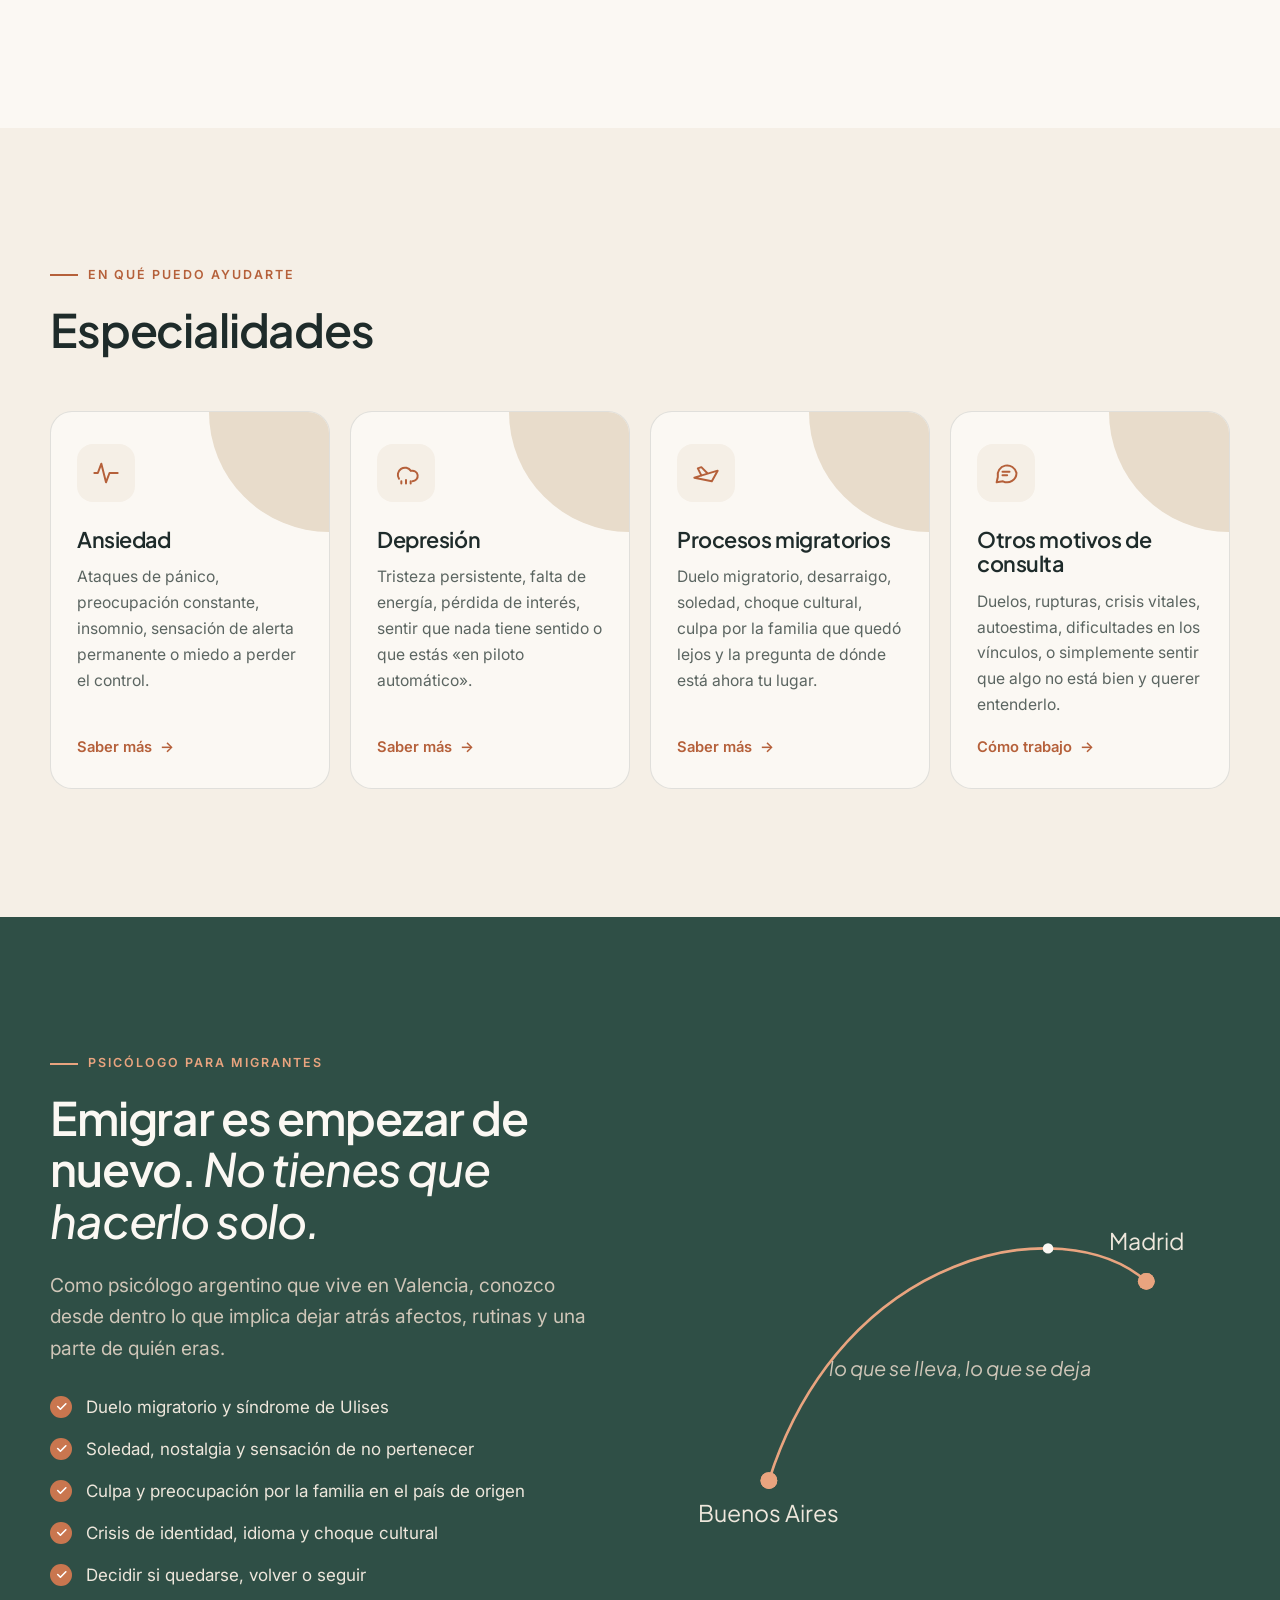
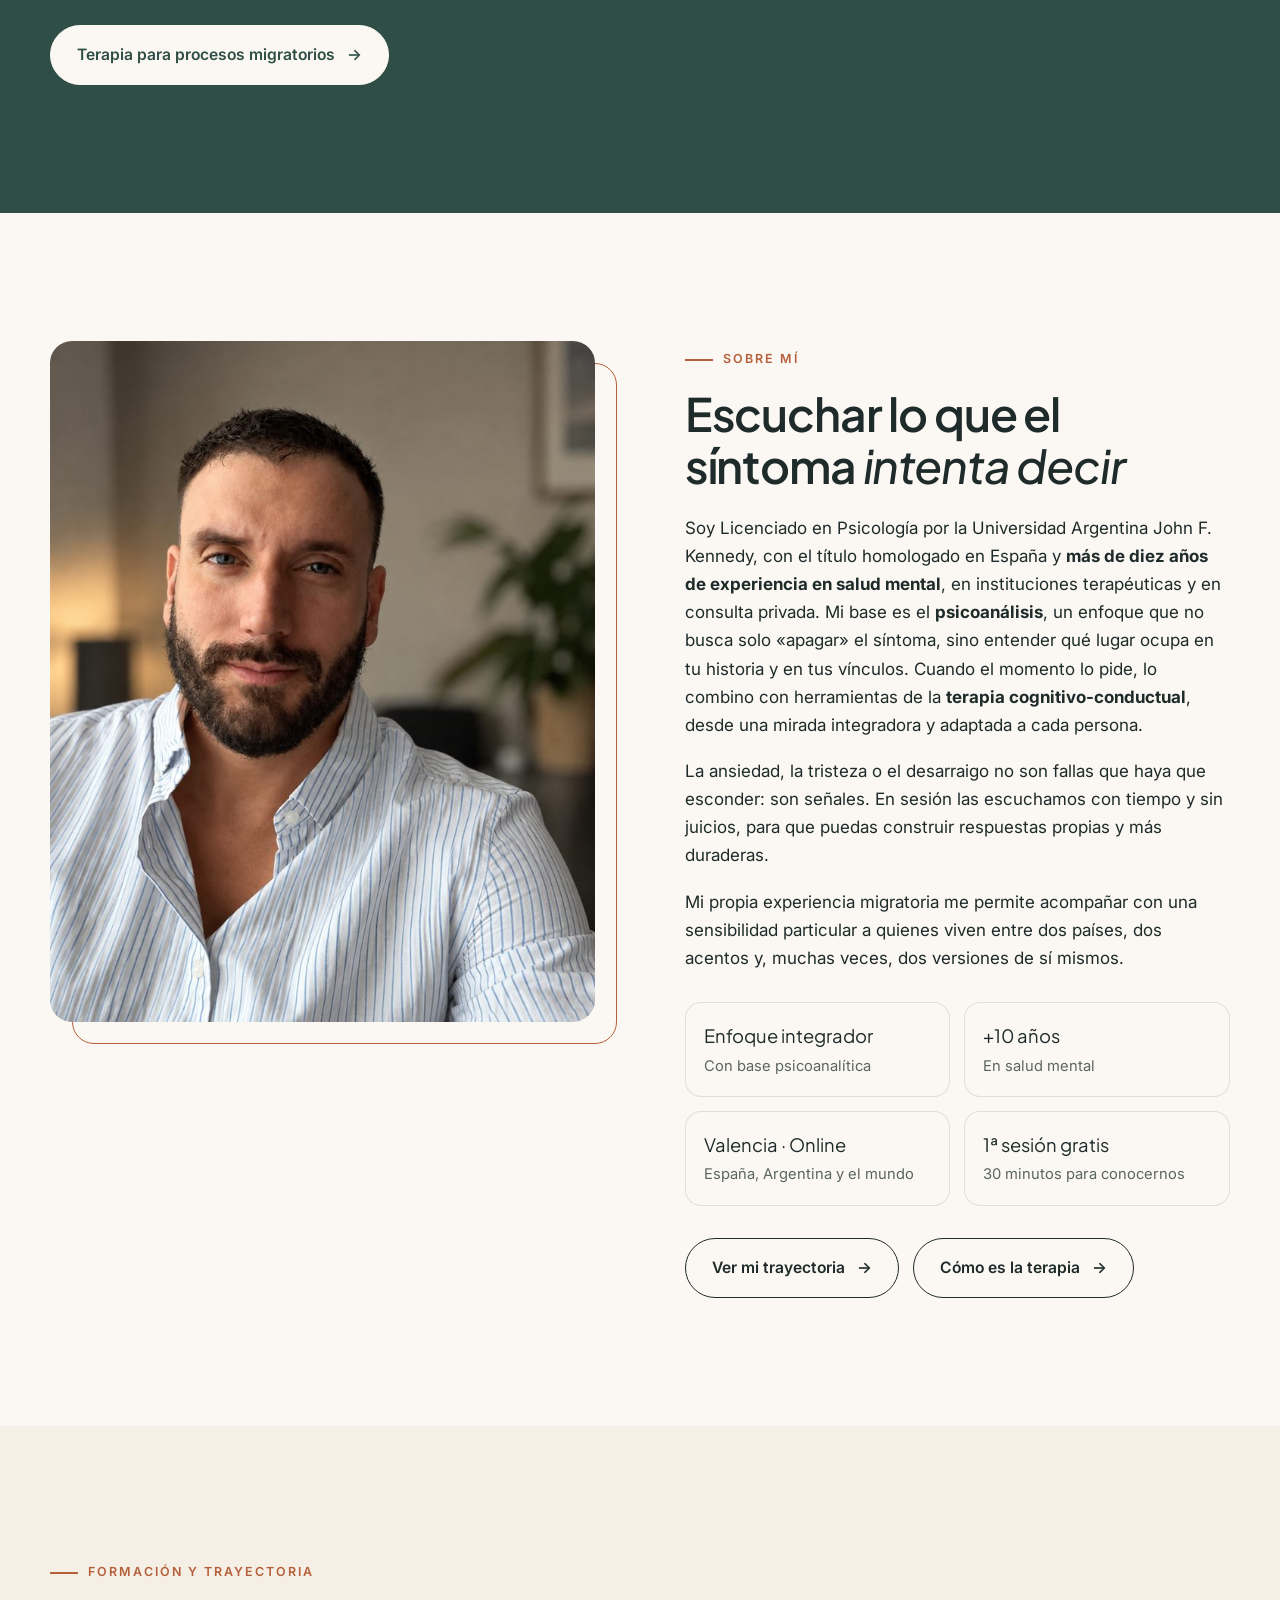
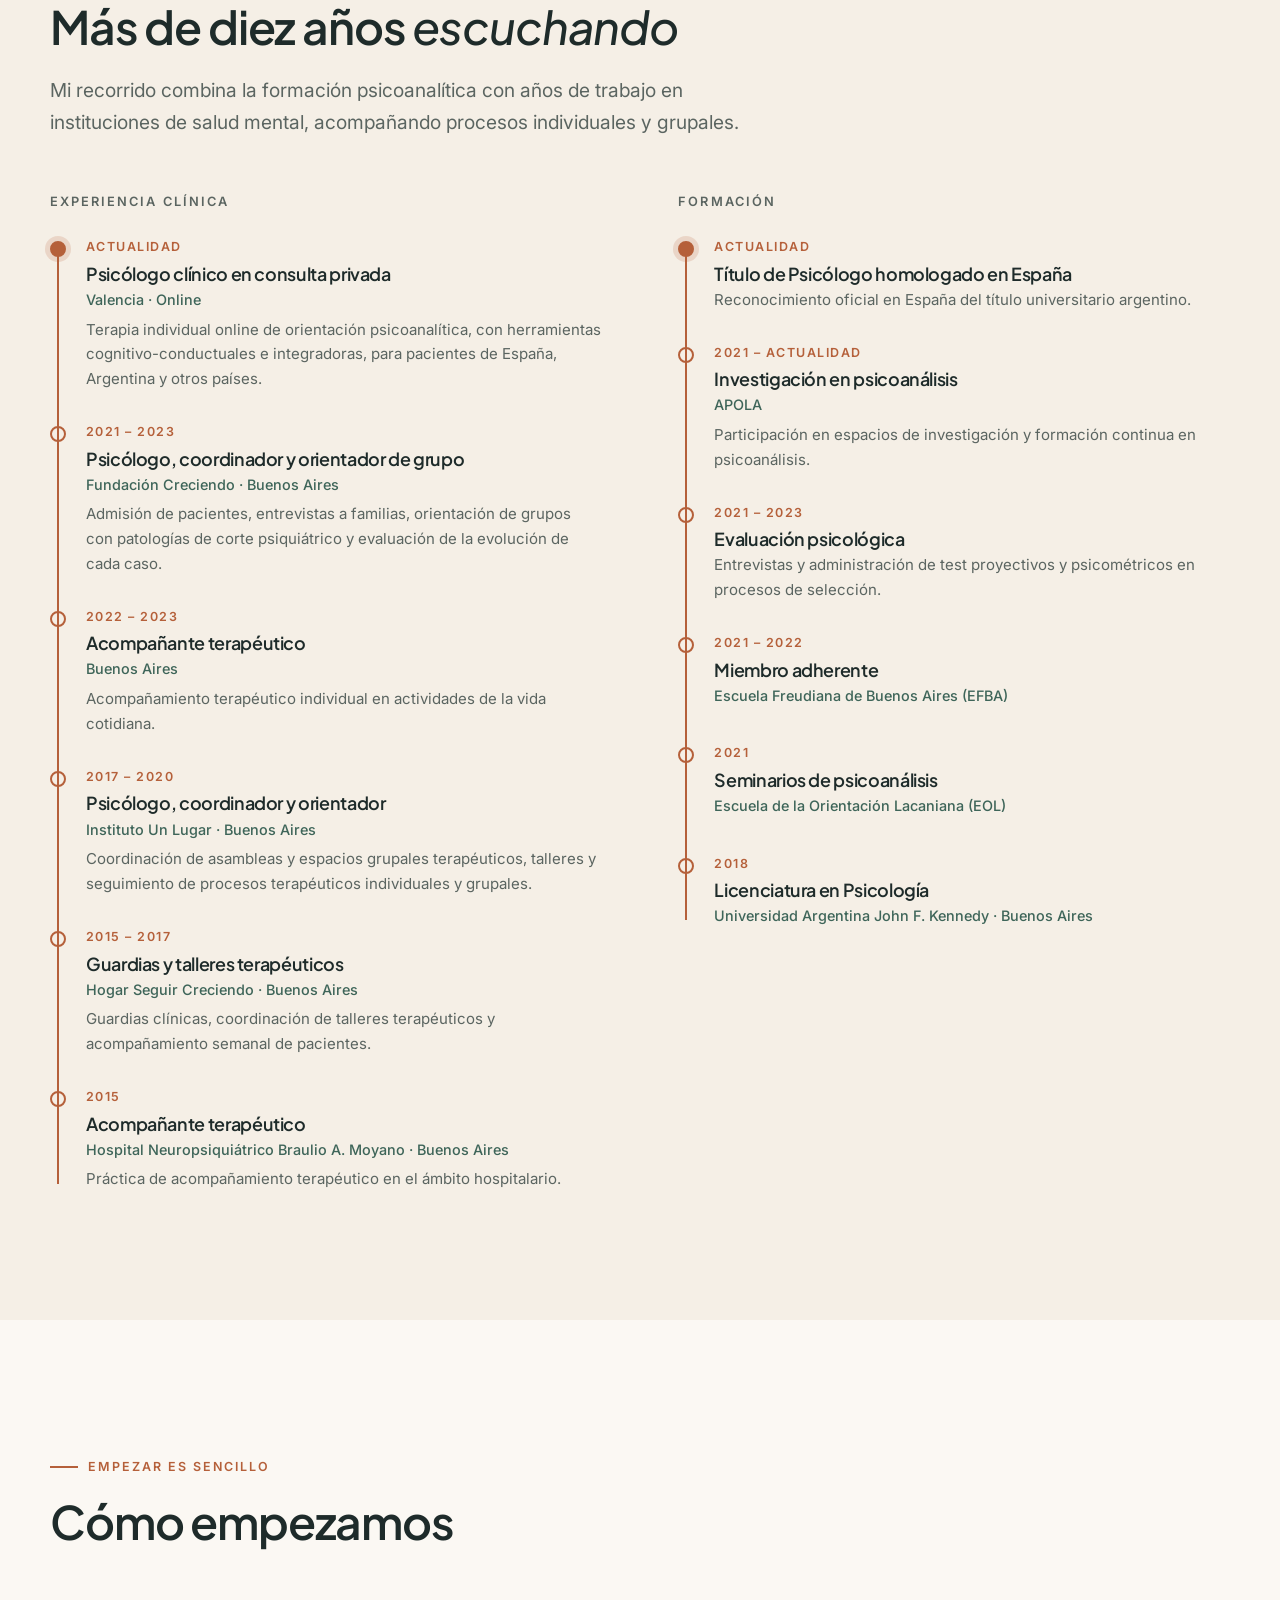
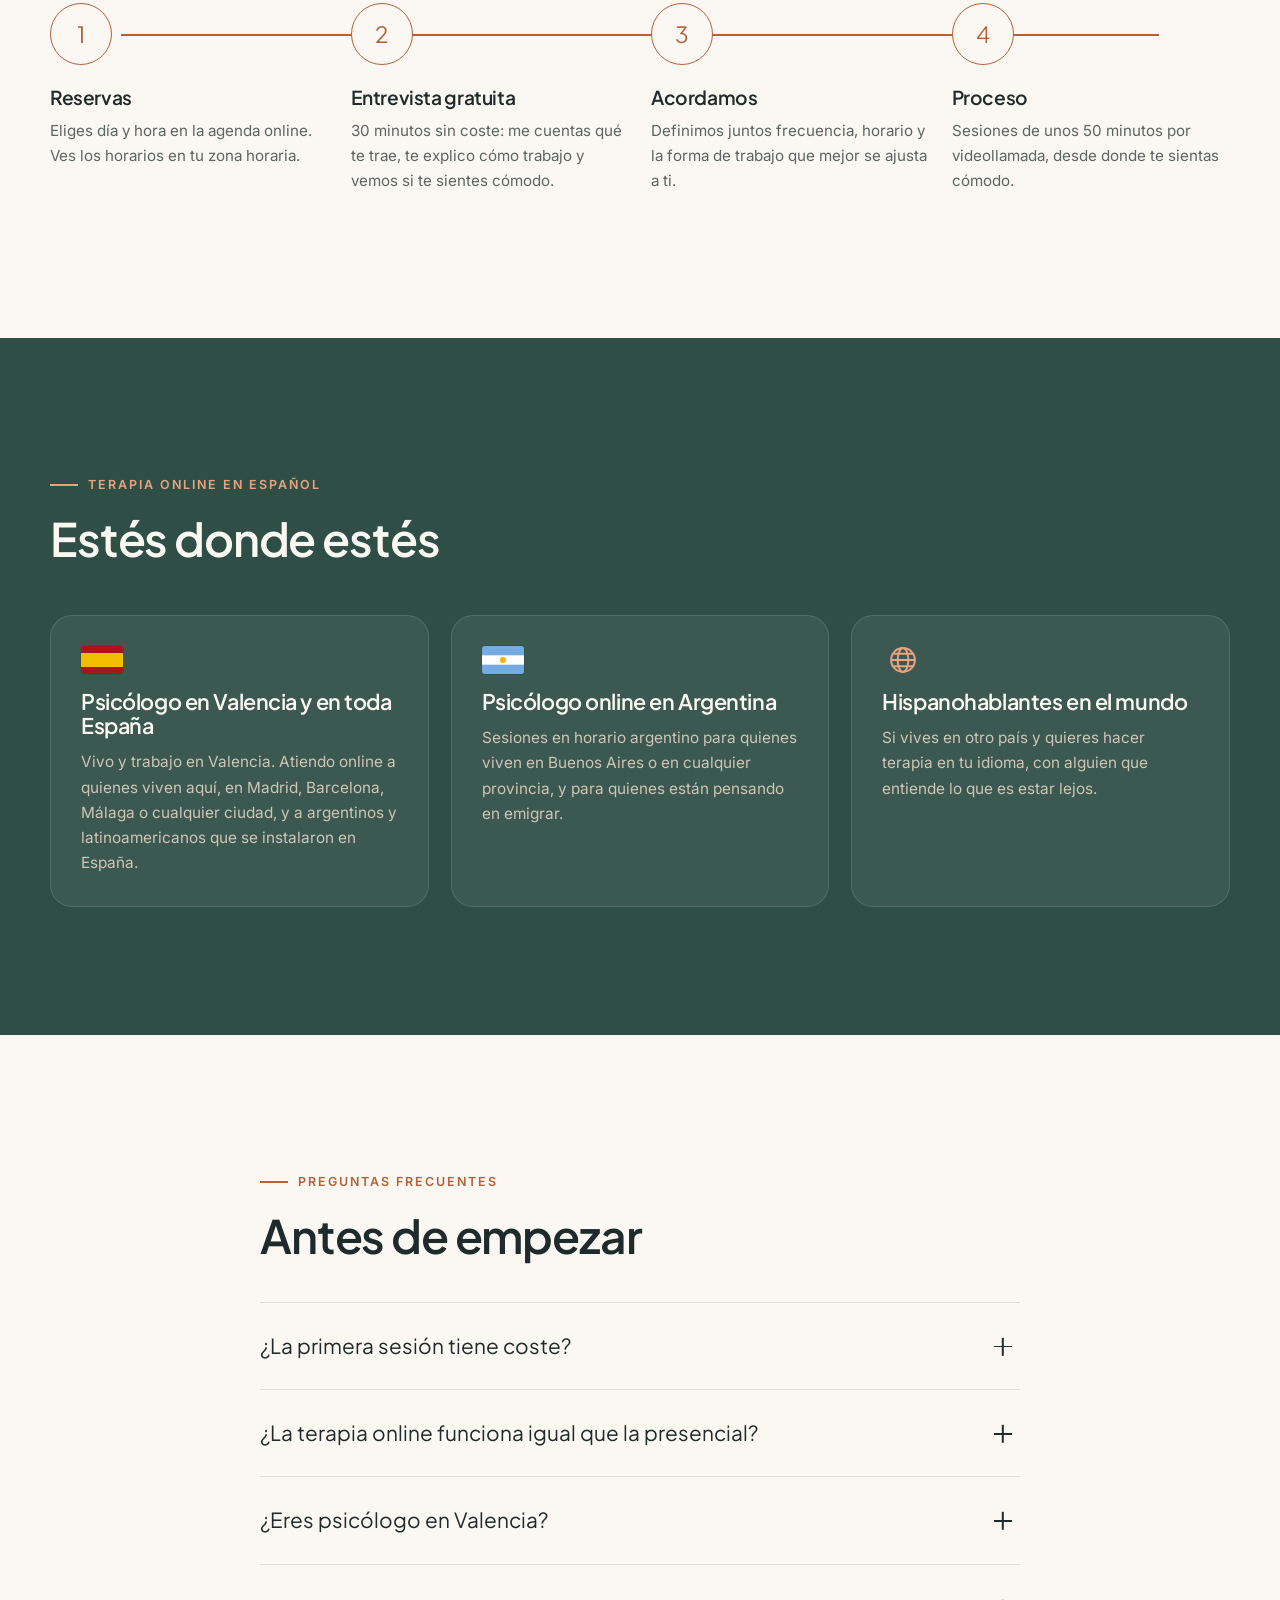
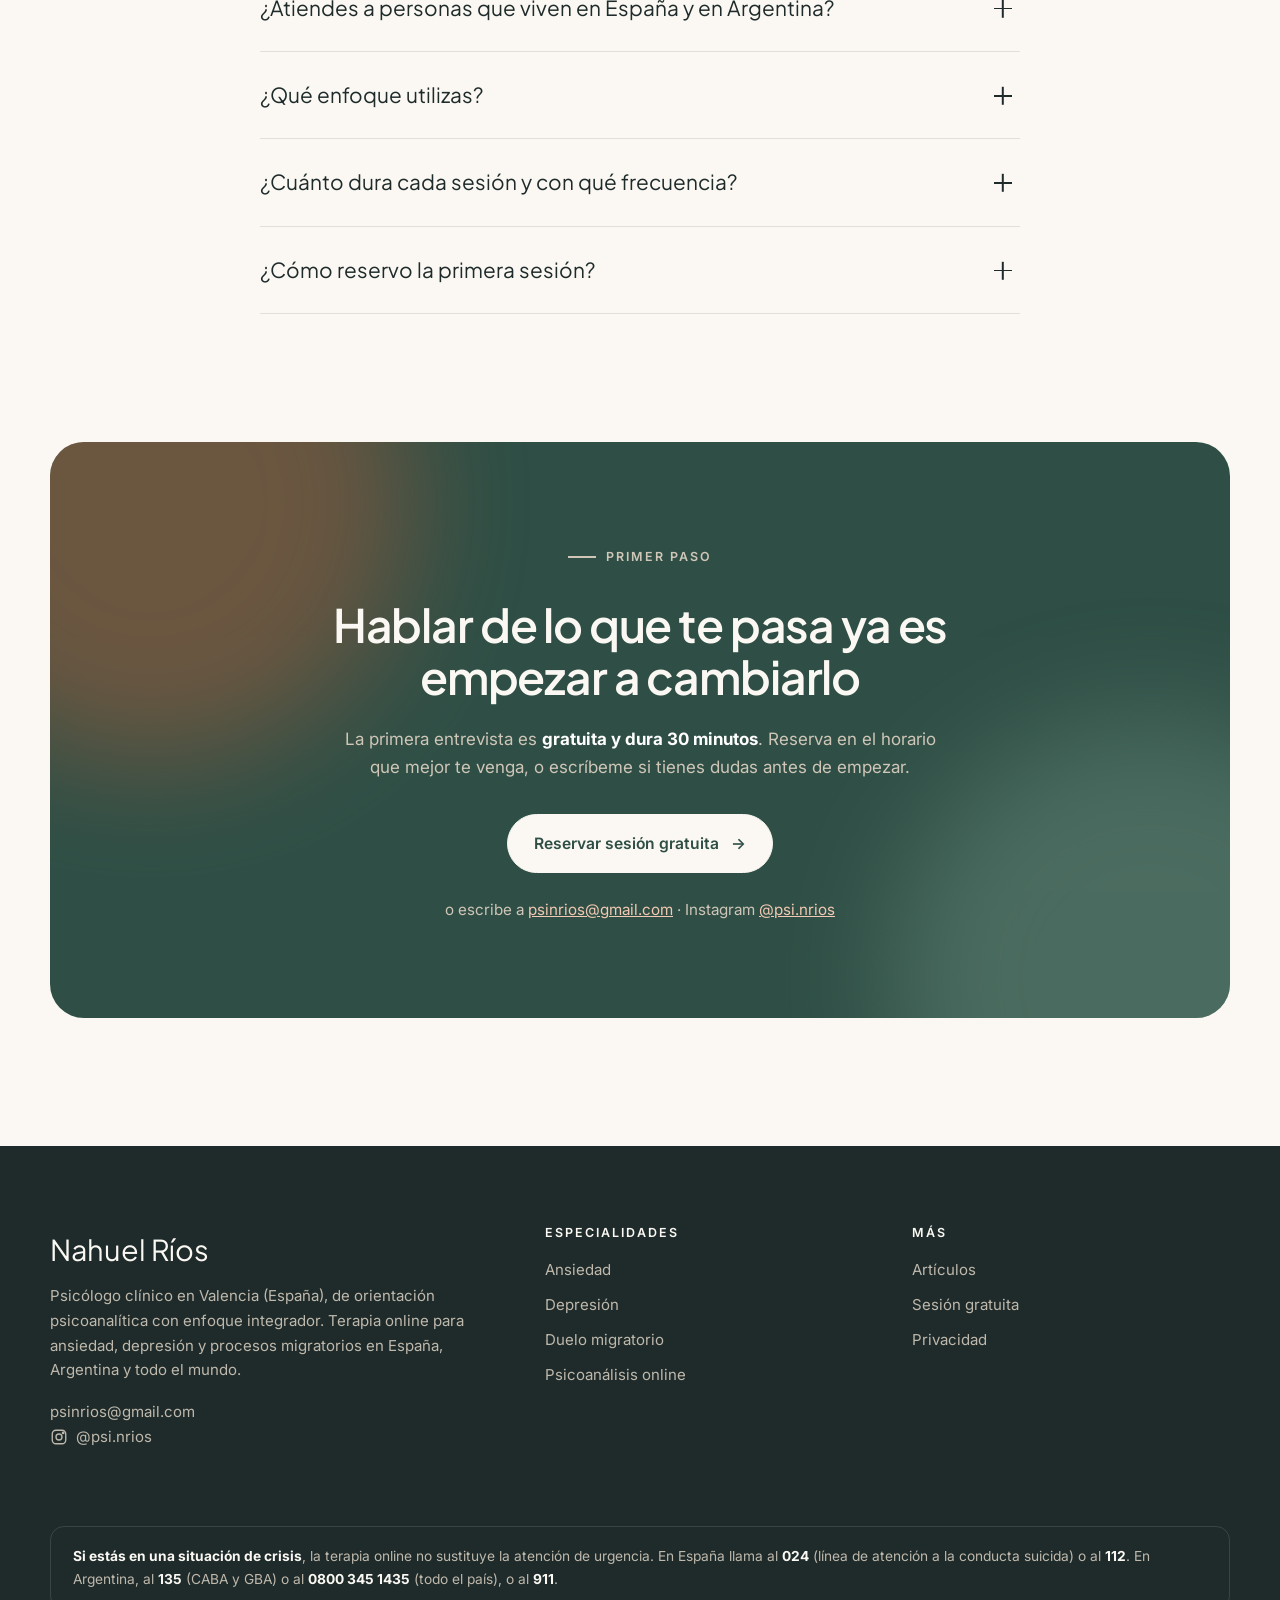
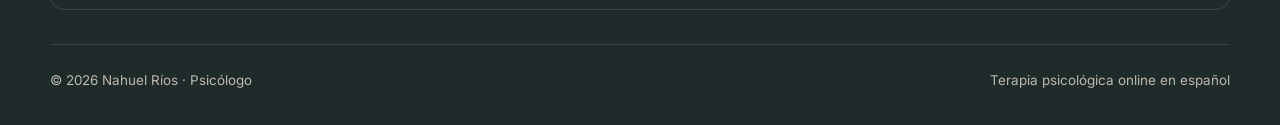
==== commit 9e7bb6c0: "Add files via upload" ====
--- a/index.html
+++ b/index.html
@@ -113,7 +113,7 @@
   <nav class="wrap nav" aria-label="Principal">
     <a class="brand" href="./" aria-label="Nahuel Ríos, psicólogo — inicio">
       <img src="img/nahuel-rios-avatar.jpg" alt="" width="42" height="42">
-      <span><span class="brand-name">Nahuel Ríos</span><span class="brand-sub">Psicólogo · Valencia y online</span></span>
+      <span><span class="brand-name">Nahuel Ríos</span><span class="brand-sub">Psicólogo · Online</span></span>
     </a>
     <button class="menu-toggle" aria-label="Abrir menú" aria-expanded="false" aria-controls="menu"><span></span></button>
     <ul class="nav-links" id="menu">
--- a/css/styles.css
+++ b/css/styles.css
@@ -197,8 +197,8 @@
   animation: pop .9s var(--ease) forwards, float 6s ease-in-out infinite;
 }
 .badge strong { display: block; font-size: .95rem; }
-.badge--a { left: -34px; bottom: 16%; animation-delay: 1.1s, 2s; }
-.badge--b { right: -22px; top: 12%; animation-delay: 1.3s, 2.6s; }
+.badge--a { left: -34px; bottom: 24%; animation-delay: 1.1s, 2s; }
+.badge--b { right: -22px; bottom: 5%; animation-delay: 1.3s, 2.6s; }
 .badge .dot { width: 10px; height: 10px; border-radius: 50%; background: #3FA36B; box-shadow: 0 0 0 0 rgba(63,163,107,.5); animation: pulse 2.2s infinite; flex: none; }
 .badge .flag { font-size: 1.25rem; }
 
@@ -467,7 +467,7 @@
   .hero { padding-top: 110px; min-height: auto; }
   .hero-grid, .split { grid-template-columns: 1fr; }
   .portrait { order: -1; width: min(270px, 70%); margin: 0 auto 10px; }
-  .badge--a { left: -18px; } .badge--b { right: -14px; }
+  .badge--a { left: -18px; bottom: 17%; } .badge--b { right: -14px; bottom: -6%; }
   .regions { grid-template-columns: 1fr; }
   .footer-grid { grid-template-columns: 1fr; gap: 36px; }
   .posts { grid-template-columns: 1fr; }
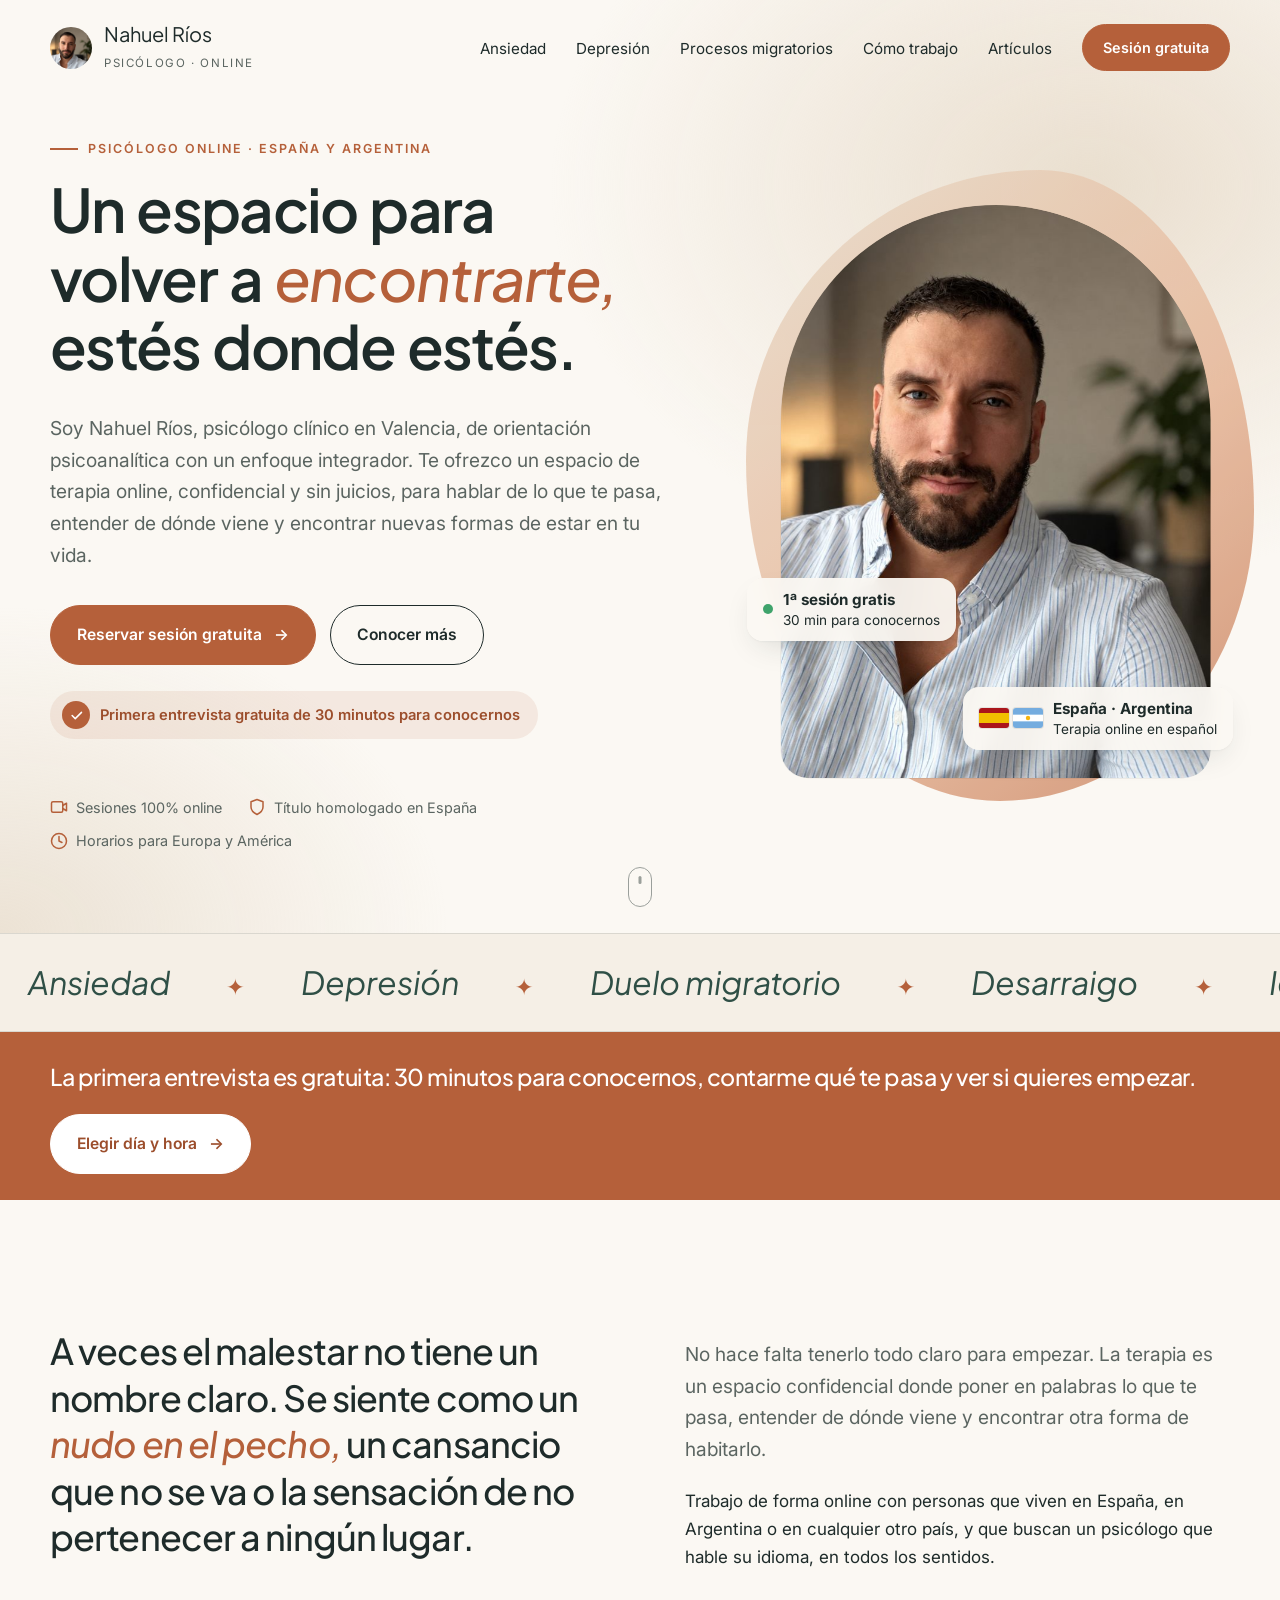
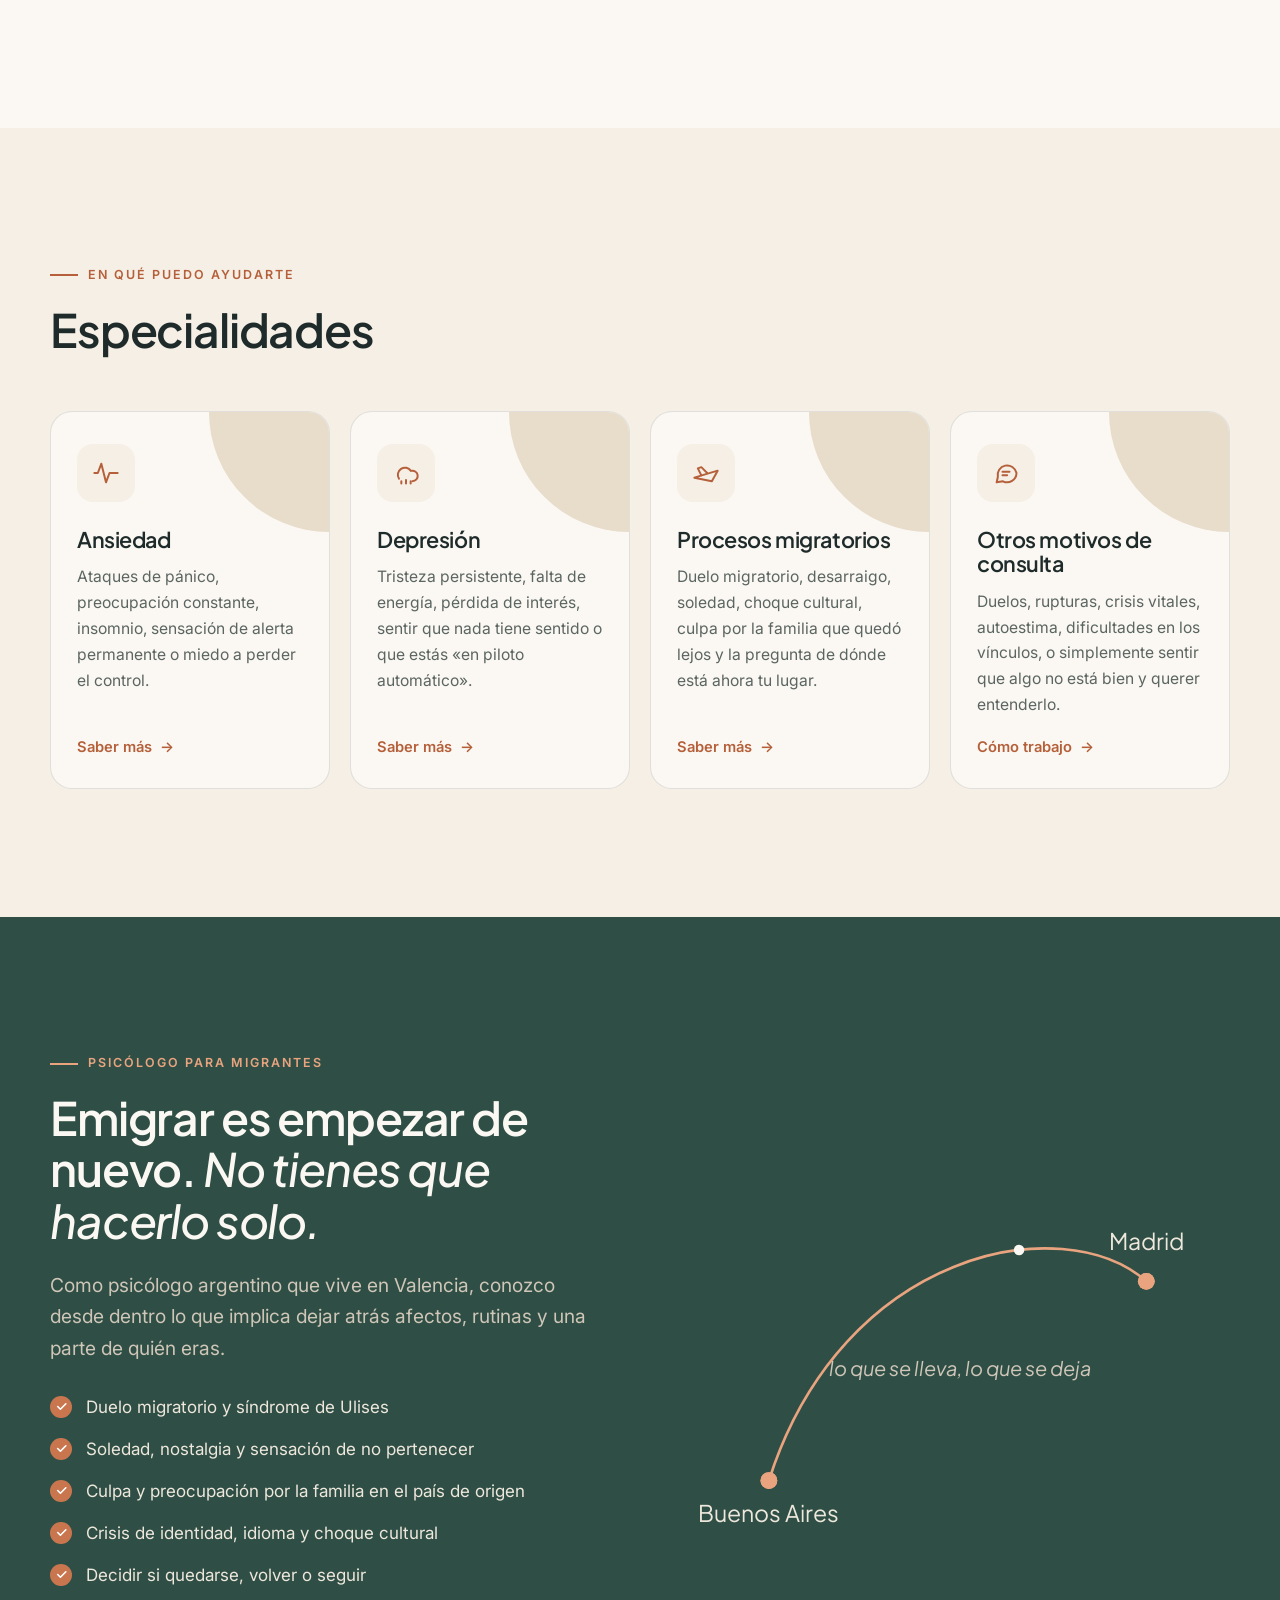
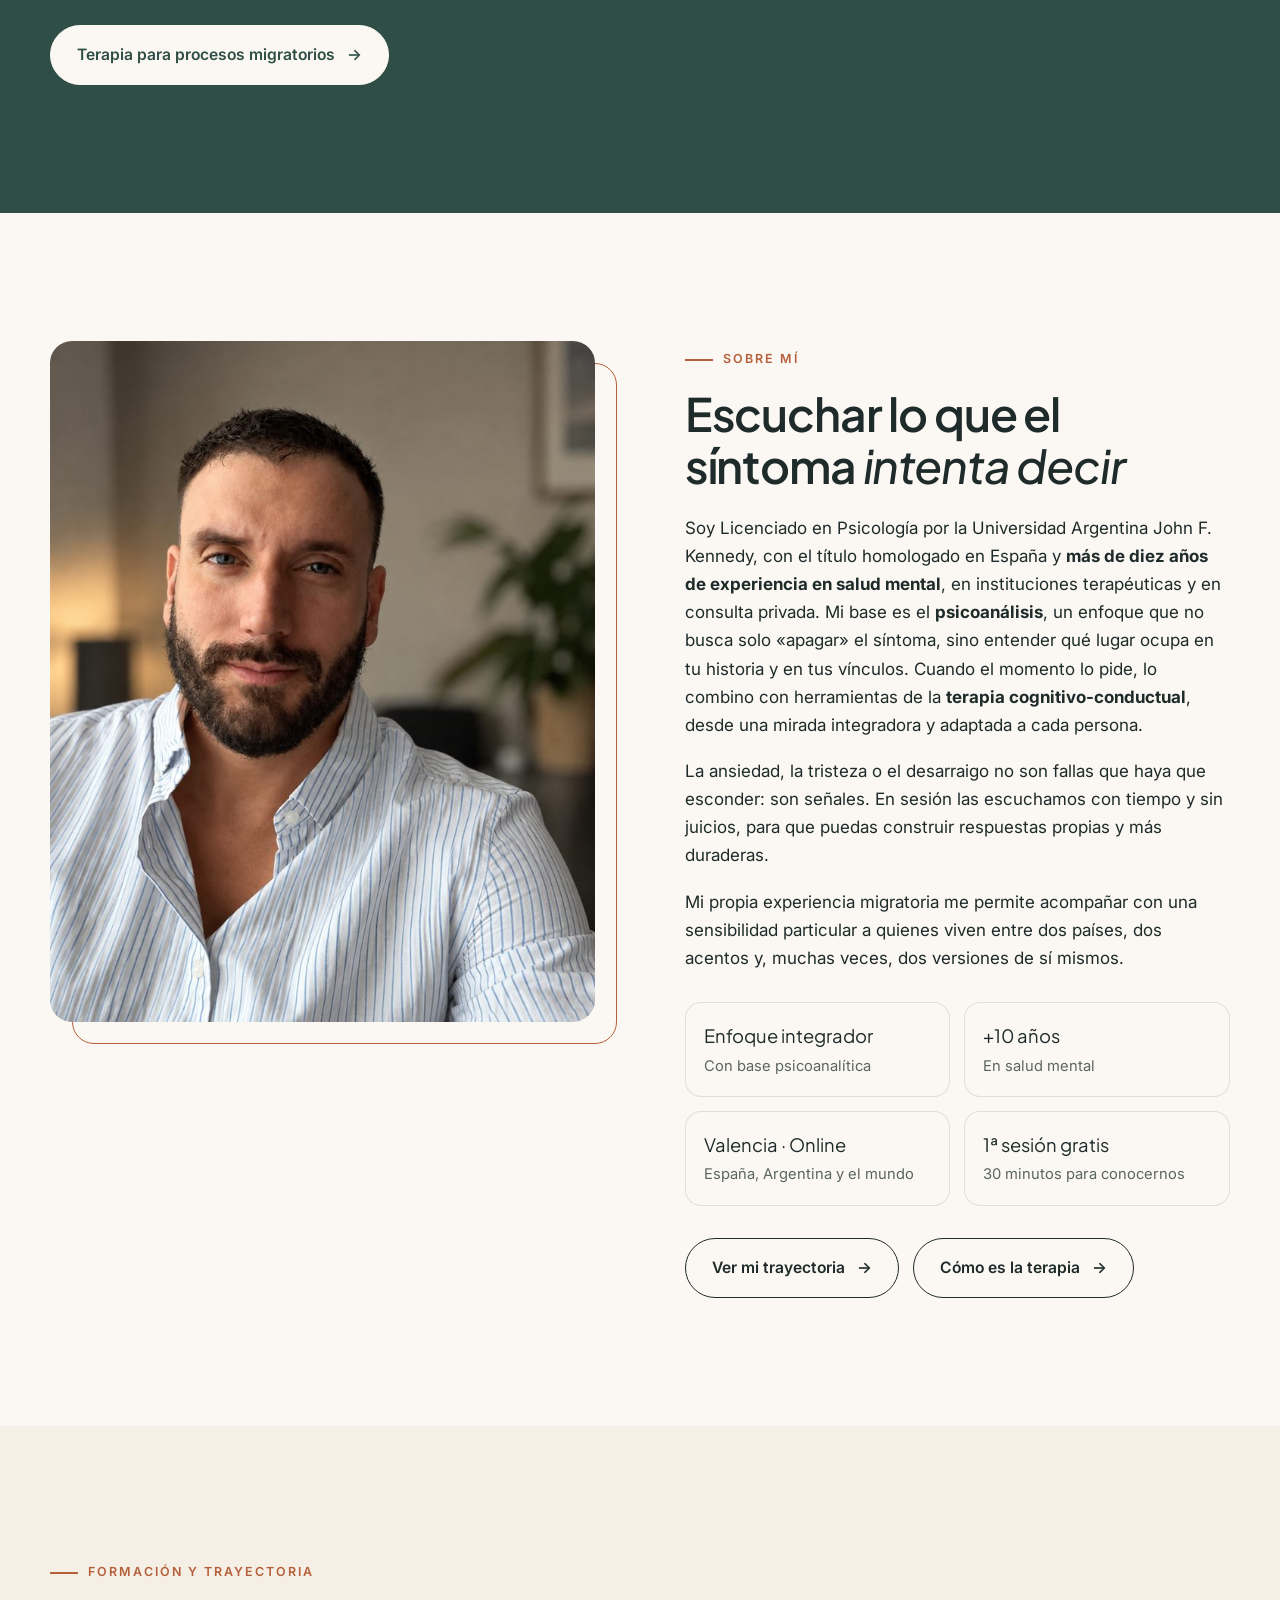
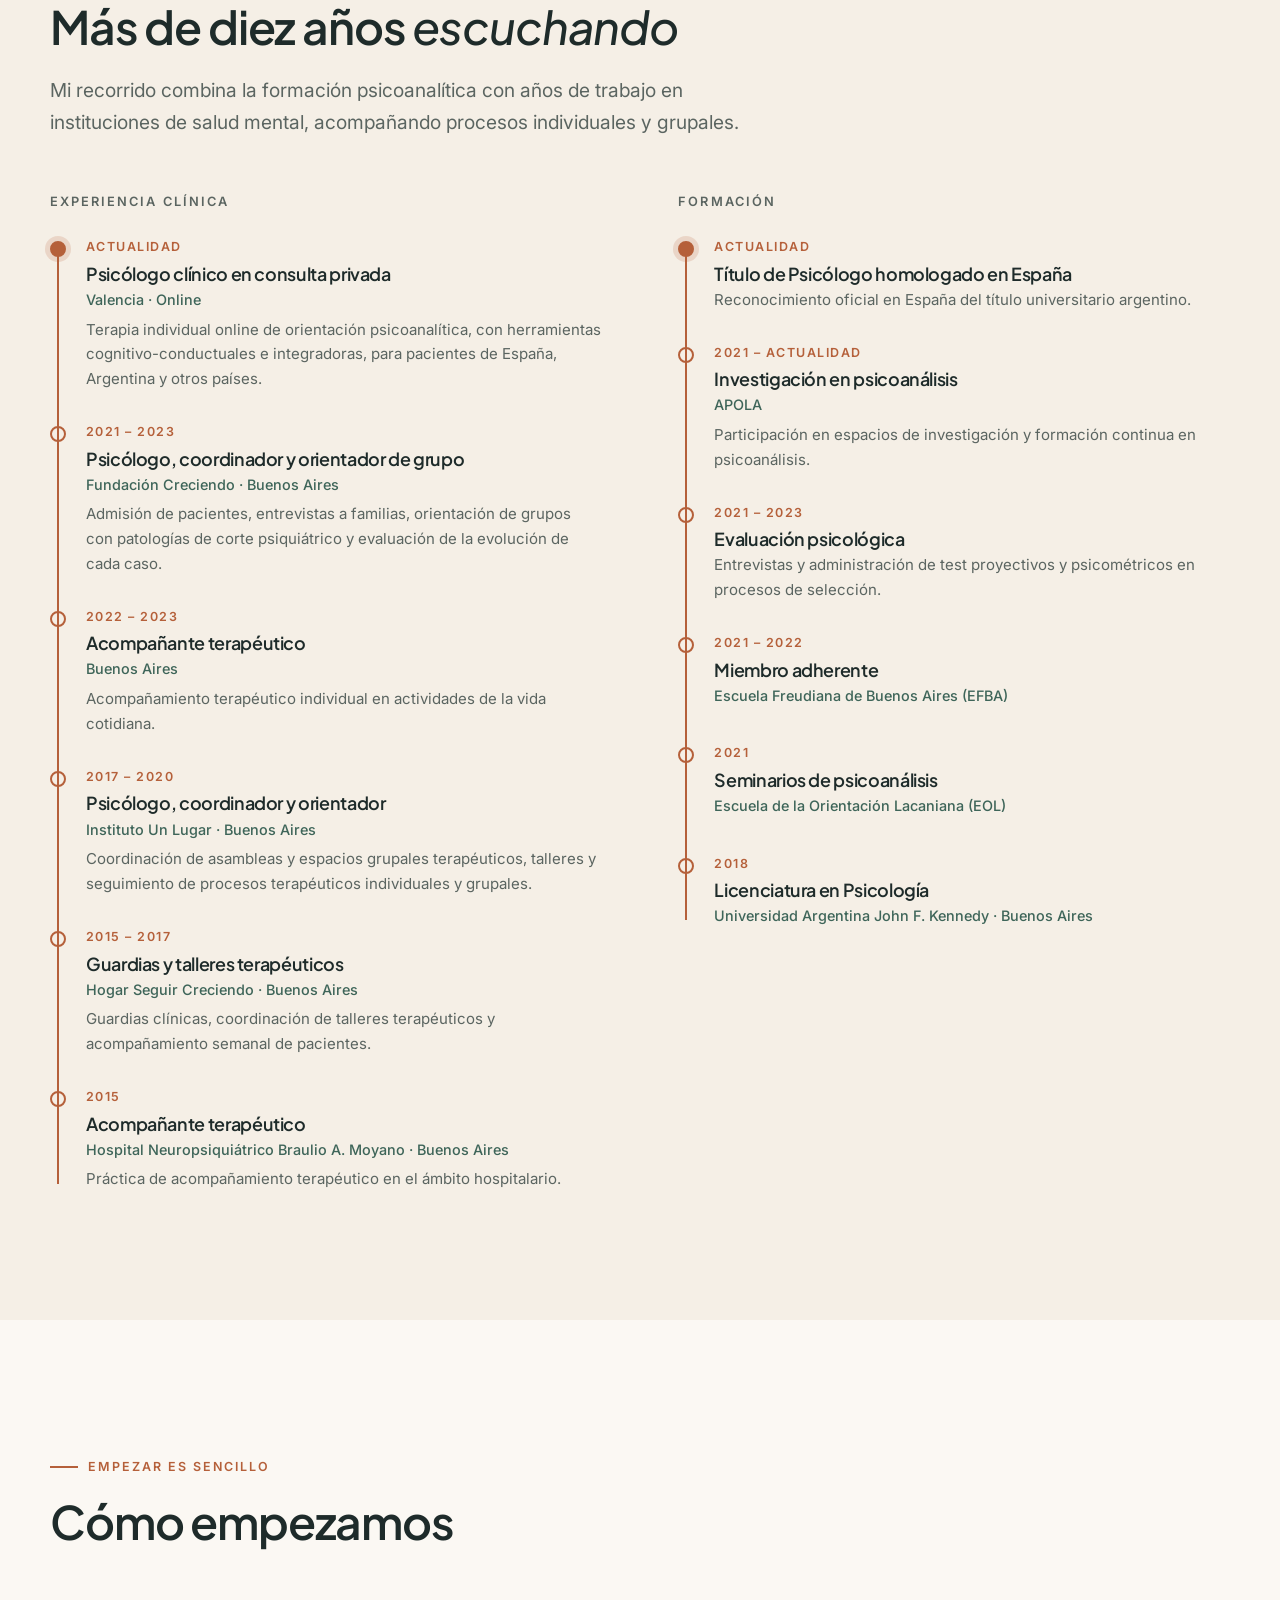
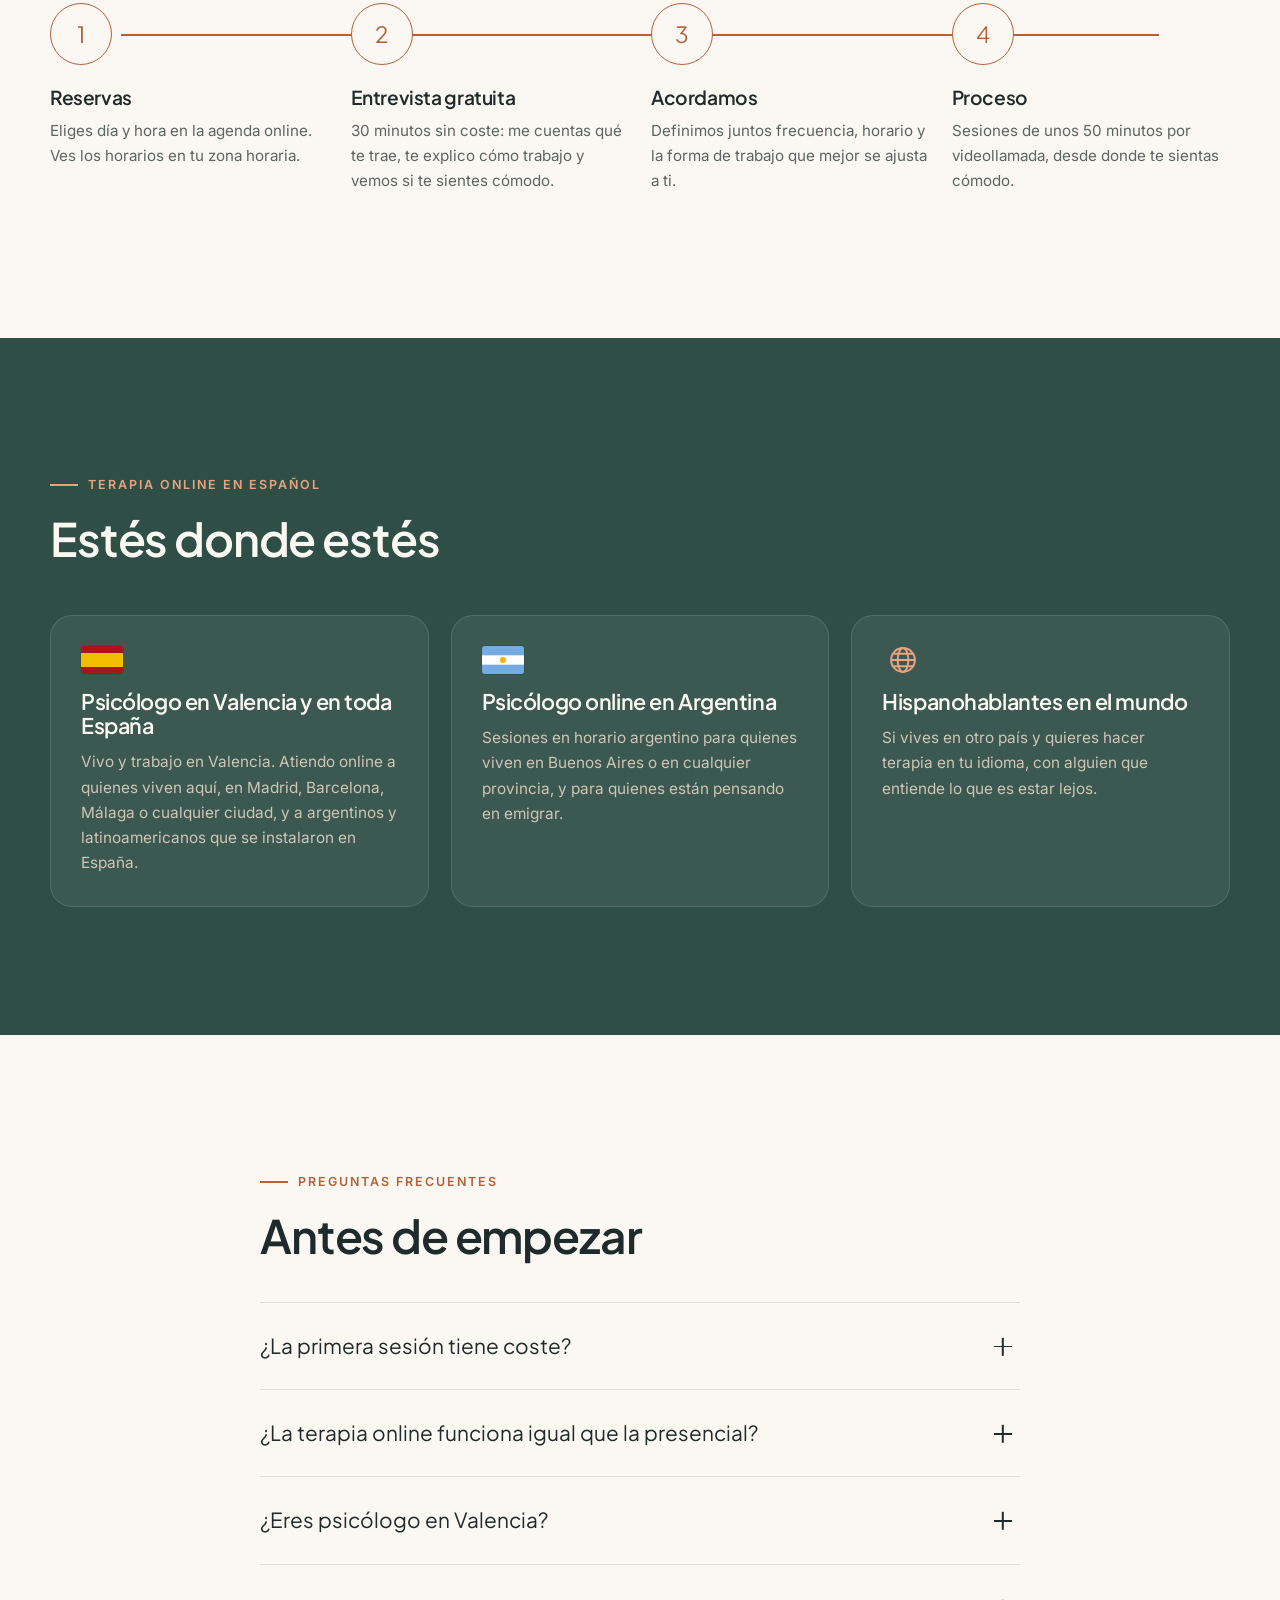
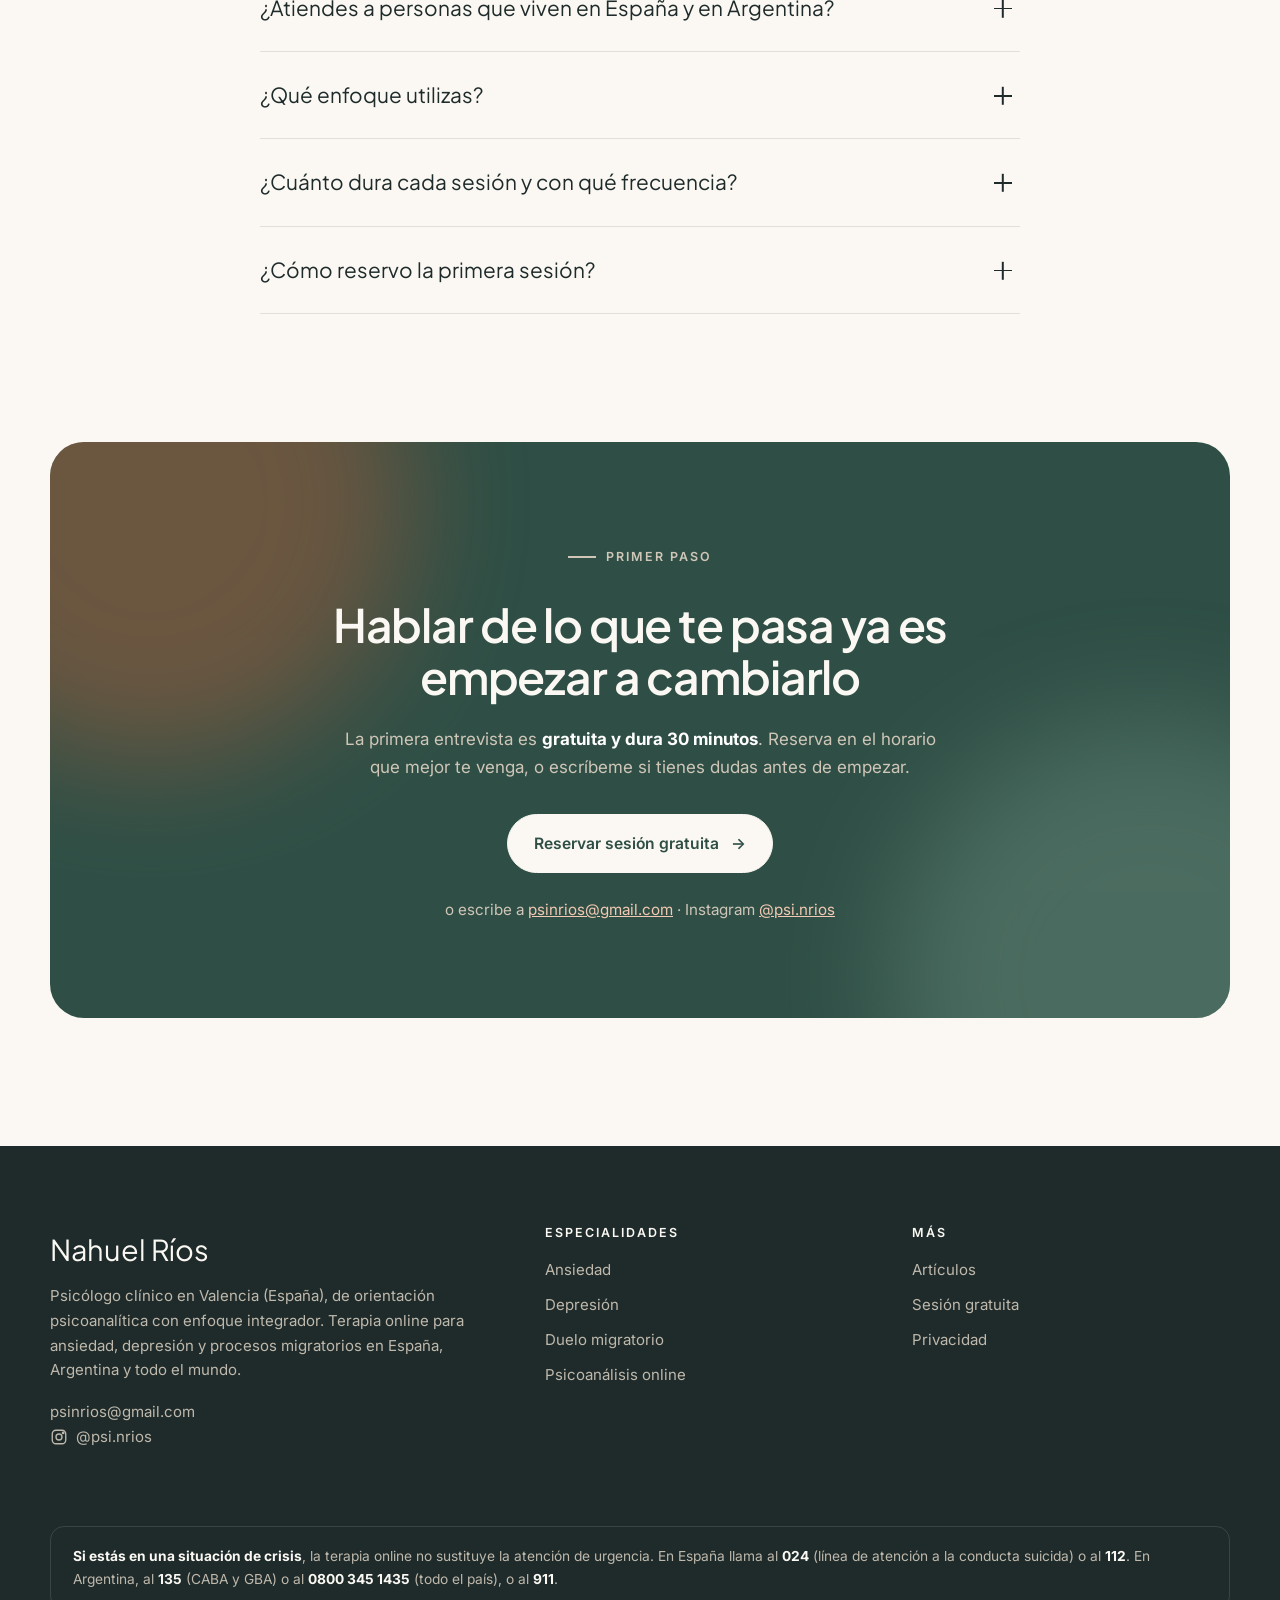
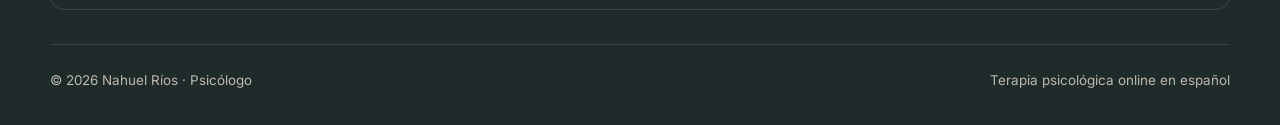
==== commit fdb7c5ee: "Add files via upload" ====
--- a/index.html
+++ b/index.html
@@ -27,7 +27,7 @@
 <link rel="preconnect" href="https://fonts.gstatic.com" crossorigin>
 <link href="https://fonts.googleapis.com/css2?family=Plus+Jakarta+Sans:ital,wght@0,400..700;1,400..700&family=Inter:wght@400;500;600&display=swap" rel="stylesheet">
 <link rel="preload" as="image" href="img/nahuel-rios-psicologo.jpg">
-<link rel="stylesheet" href="css/styles.css">
+<link rel="stylesheet" href="css/styles.css?v=3">
 <script type="application/ld+json">
 {
   "@context": "https://schema.org",
@@ -132,7 +132,7 @@
   <section class="hero">
     <div class="wrap hero-grid">
       <div>
-        <p class="eyebrow">Psicólogo en Valencia · Online para España y Argentina</p>
+        <p class="eyebrow">Psicólogo online · España y Argentina</p>
         <h1>
           <span class="line"><span>Un espacio para</span></span>
           <span class="line"><span>volver a <em>encontrarte,</em></span></span>
@@ -445,6 +445,6 @@
 </footer>
 
 <a class="btn fab" href="https://cal.com/psirios/primerasesion?user=psirios" target="_blank" rel="noopener">Sesión gratuita <span class="arrow" aria-hidden="true">→</span></a>
-<script src="js/main.js" defer></script>
+<script src="js/main.js?v=3" defer></script>
 </body>
 </html>
--- a/css/styles.css
+++ b/css/styles.css
@@ -467,7 +467,8 @@
   .hero { padding-top: 110px; min-height: auto; }
   .hero-grid, .split { grid-template-columns: 1fr; }
   .portrait { order: -1; width: min(270px, 70%); margin: 0 auto 10px; }
-  .badge--a { left: -18px; bottom: 17%; } .badge--b { right: -14px; bottom: -6%; }
+  .badge { position: relative; left: auto; right: auto; top: auto; bottom: auto; width: max-content; max-width: 100%; margin: 8px auto 0; white-space: nowrap; }
+  .badge--a { margin-top: -26px; }
   .regions { grid-template-columns: 1fr; }
   .footer-grid { grid-template-columns: 1fr; gap: 36px; }
   .posts { grid-template-columns: 1fr; }
